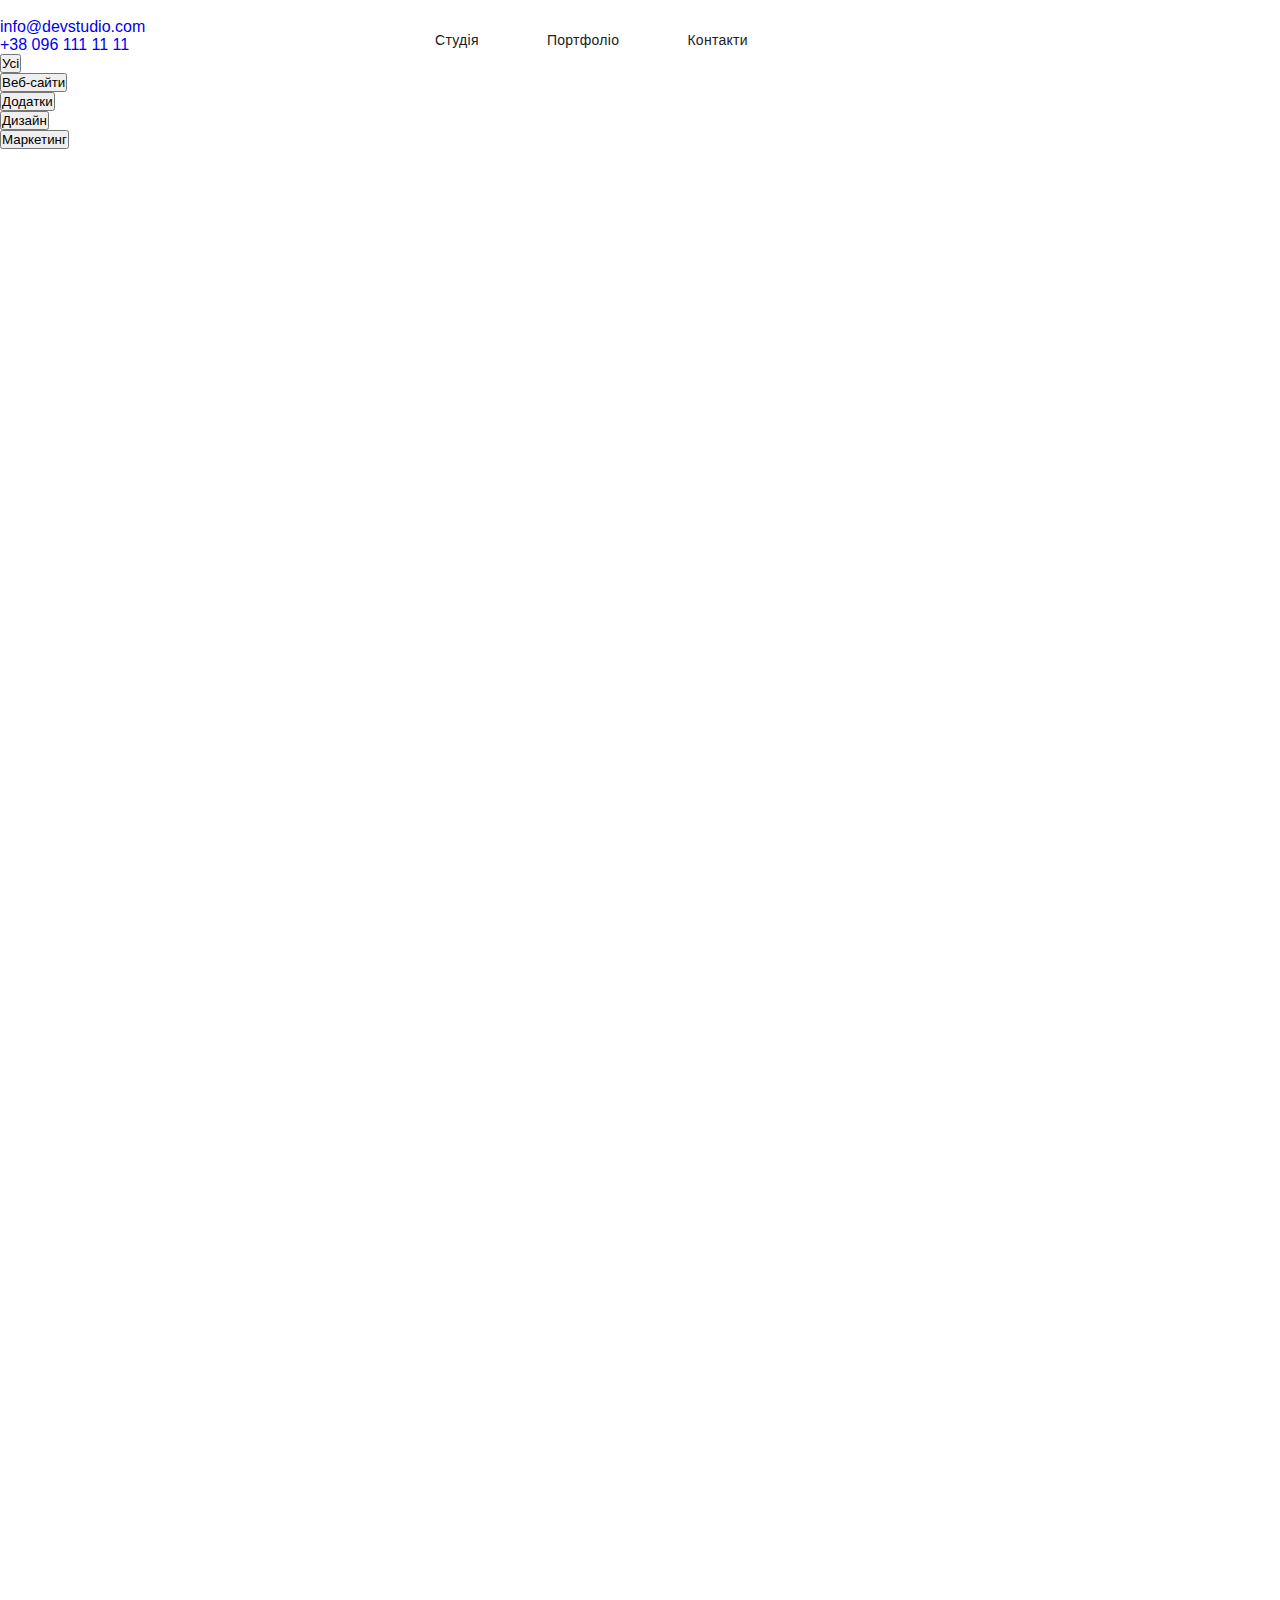
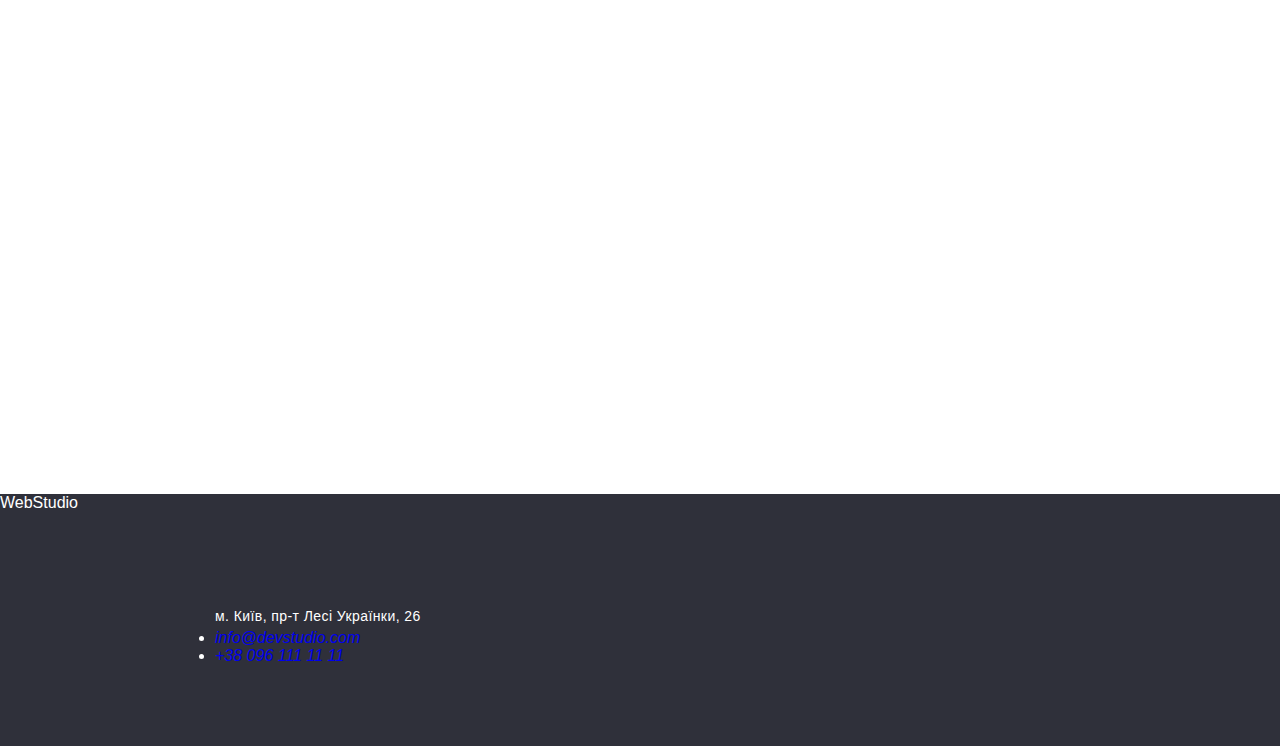
==== portfolio.html @ f7e0cef4 "fixed_portfolio" ====
<!DOCTYPE html>
<html lang="uk">
<head>
    <meta charset="UTF-8">
    <meta http-equiv="X-UA-Compatible" content="IE=edge">
    <meta name="viewport" content="width=device-width, initial-scale=1.0">
    <title>Portfolio</title>
    <link rel="stylesheet" href="/css/style.css">
</head>
<body>
    
    <header>
        <nav>
            <a>Web</span>Studio</a>
            <ul class="main-menu-list">
                <li><a href="">Студія</a></li>
                <li><a href="">Портфоліо</a></li>
                <li><a href="">Контакти</a></li>
            </ul>
        </nav>
        <ul>
            <li><a href="mailto:info@devstudio.com" >info@devstudio.com</a></li>
            <li><a href="tel:380961111111">+38 096 111 11 11</a></li>
        </ul>
    </header>

    <main>
        <ul class="portfolio-list">
            <li><button type="button">Усі</button></li>
            <li><button type="button">Веб-сайти</button></li>
            <li><button type="button">Додатки</button></li>
            <li><button type="button">Дизайн</button></li>
            <li><button type="button">Маркетинг</button></li>
        </ul>

        <ul class="cards-wrapper">
            <li>
                <img src="/img/porfolio_1.jpg" width="width: 370px" alt="">
                <h3>Проєкт Prime</h3>
                <p>Маркетинг</p>
            </li>

            <li>
                <img src="/img/porfolio_2.jpg" width="width: 370px" alt="">
                <h3>Постер New Orlean vs Golden Star</h3>
                <p>Дизайн</p>
            </li>

            <li>
                <img src="/img/porfolio_3.jpg" width="width: 370px" alt="">
                <h3>Ресторан Seafood</h3>
                <p>Додаток</p>
            </li>

            <li>
                <img src="/img/porfolio_4.jpg" width="width: 370px" alt="">
                <h3>Проєкт Prime</h3>
                <p>Маркетинг</p>
            </li>

            <li>
                <img src="/img/porfolio_5.jpg" width="width: 370px" alt="">
                <h3>Проєкт Boxes</h3>
                <p>Додаток</p>
            </li>

            <li>
                <img src="/img/porfolio_6.jpg" width="width: 370px" alt="">
                <h3>Inspiration has no Borders</h3>
                <p>Веб-сайт</p>
            </li>

            <li>
                <img src="/img/porfolio_7.jpg" width="width: 370px" alt="">
                <h3>Видання Limited Edition</h3>
                <p>Дизайн</p>
            </li>

            <li>
                <img src="/img/porfolio_8.jpg" width="width: 370px" alt="">
                <h3>Проєкт LAB</h3>
                <p>Маркетинг</p>
            </li>

            <li>
                <img src="/img/porfolio_9.jpg" width="width: 370px" alt="">
                <h3>Growing Business</h3>
                <p>Додаток</p>
            </li>
        </ul>
    </main>

    <footer>
        <a><span>Web</span>Studio</a>
        <address>
            <p>м. Київ, пр-т Лесі Українки, 26</p>
            <ul>
                <li><a href="mailto:info@devstudio.com" >info@devstudio.com</a></li>
                <li><a href="tel:380961111111">+38 096 111 11 11</a></li>
            </ul>
        </address>
</footer>

</body>
</html>
---- css/style.css ----
* {
    box-sizing: border-box;
    margin: 0;
    padding: 0;
}

body {
    font-family: 'Roboto', sans-serif;
    color: #FFFFFF;
}

a {
    text-decoration: none;
}

.main-menu-list {
    position: absolute;
    left: 403px;
    top: 32px;
    font-size: 14px;
    font-weight: 500;
    font-size: 14px;
    line-height: 16px;
    letter-spacing: 0.02em;
}

.main-menu-list li {
    display: inline;
    margin: 0 32px;
}

.main-menu-list li a {
    color: #212121;
}

.main-menu-list li a:hover {
    color: #2196F3;
}

.header-logo {
    position: absolute;
    left: 215px;
    top: 24px;
}

.header-logo span {
    color: #000000;
}

.contacts {
    position: absolute;
    left: 1030px;
    top: 32px;
}
.contacts li {
    display: inline;
    margin: 0 32px;
}

.contacts li a {
    color: #757575;
    font-weight: 500;
    font-size: 14px;
    line-height: 16px;
    letter-spacing: 0.02em;
}

.contacts li a:hover {
    color: #2196F3;
}

.decisions {
    position: absolute;
    width: 1600px;
    height: 600px;
    background: #2F303A;
    margin-top: 80px;
}

.decisions h1 {
    position: absolute;
    left: 452px;
    top: 200px;
    font-style: normal;
    font-weight: 700;
    font-size: 44px;
    line-height: 136%;
    text-align: center;
    letter-spacing: 0.06em;
    text-transform: uppercase;
}

.header-btn {
    font-family: 'Roboto', sans-serif;
    position: absolute;
    width: 216px;
    height: 50px;
    left: 660px;
    top: 350px;
    border: none;
    background: #2196F3;
    box-shadow: 0px 4px 4px rgba(0, 0, 0, 0.15);
    border-radius: 4px;
    color: #FFFFFF;
    font-weight: 700;
    font-size: 16px;
    line-height: 188%;
    letter-spacing: 0.06em;
}

.header-btn:hover {
    cursor: pointer;
}

.features {
    left: 215px;
    top: 774px;
}

.features-list {
    display: flex;
    justify-content: space-between;
    width: 1170px;
    height: 98px;
    position: absolute;
    color: #212121;
    left: 215px;
    top: 774px;
    list-style-type: none;
}

.features-list li {
    width: 270px;
    font-size: 14px;
}

.features-list li p {
    margin-top: 10px;
    font-weight: 400;
    color: #757575;
    line-height: 171%;
    letter-spacing: 0.03em;
}

.actions h2 {
    position: absolute;
    height: 42px;
    left: 617px;
    top: 966px;
    font-style: normal;
    font-size: 36px;
    line-height: 42px;
    text-align: center;
    letter-spacing: 0.03em;
    color: #212121;
}

.pictures-list {
    position: absolute;
    display: flex;
    justify-content: space-between;
    width: 1170px;
    top: 1058px;
    left: 215px;
}

.pictures-list li img {
    width: 370px;
    height: 294px;
}

.team-cards li img {
    width: 270px;
    height: 260px;
}

.team {
    position: absolute;
    width: 1600px;
    height: 648px;
    left: 0px;
    top: 1446px;
    background: #F5F4FA;
}

.team h2 {
    font-style: normal;
    font-weight: 700;
    font-size: 36px;
    line-height: 42px;
    text-align: center;
    letter-spacing: 0.03em;
    margin-top: 94px;
    color: #212121;
    left: 668px;
    top: 1540px;
}

.team-cards {
    position: absolute;
    display: flex;
    justify-content: space-between;
    width: 1170px;
    left: 215px;
    margin-top: 50px;
}

.team-cards li {
    background: #FFFFFF;
    font-size: 16px;
    box-shadow: 0px 1px 3px rgba(0, 0, 0, 0.12), 0px 1px 1px rgba(0, 0, 0, 0.14), 0px 2px 1px rgba(0, 0, 0, 0.2);
    border-radius: 0px 0px 4px 4px;
    width: 270px;
    height: 368px;
}

.team-cards li h3 {
    color: #212121;
    text-align: center;
    margin-top: 30px;
}

.team-cards li p {
    color: #757575;
    font-weight: 400;
    line-height: 19px;
    text-align: center;
    letter-spacing: 0.03em;
    margin-top: 10px;
}

footer {
    display: flex;
    position: absolute;
    width: 1600px;
    height: 252px;
    left: 0px;
    top: 2094px;
    background: #2F303A;
}

footer p {
    font-size: 14px;
    line-height: 171%;
    font-style: normal;
    font-weight: 400;
    font-size: 14px;
    letter-spacing: 0.03em;
}

.contacts-footer {
    font-size: 14px;
    line-height: 171%;
    font-style: normal;
    letter-spacing: 0.03em;
    margin-top: 9px;
}

.contacts-footer li {
    list-style-type: none;
    margin-top: 9px;
}

.contacts-footer li a {
    color: rgba(255, 255, 255, 0.6);
}

.contacts-footer li a:hover {
    color: #2196F3;
}

.logo {
    font-family: 'Raleway', sans-serif;
    font-style: normal;
    font-weight: 700;
    font-size: 26px;
    line-height: 31px;
    letter-spacing: 0.03em;
    width: 145px;
    height: 31px;
    color: #2196F3;
}

footer a span {
    color: #FFFFFF;
}

footer .logo {
    margin-top: 50px;
    margin-left: 215px;
}

address {
    position: absolute;
    width: 231px;
    height: 21px;
    left: 215px;
    top: 111px;
}
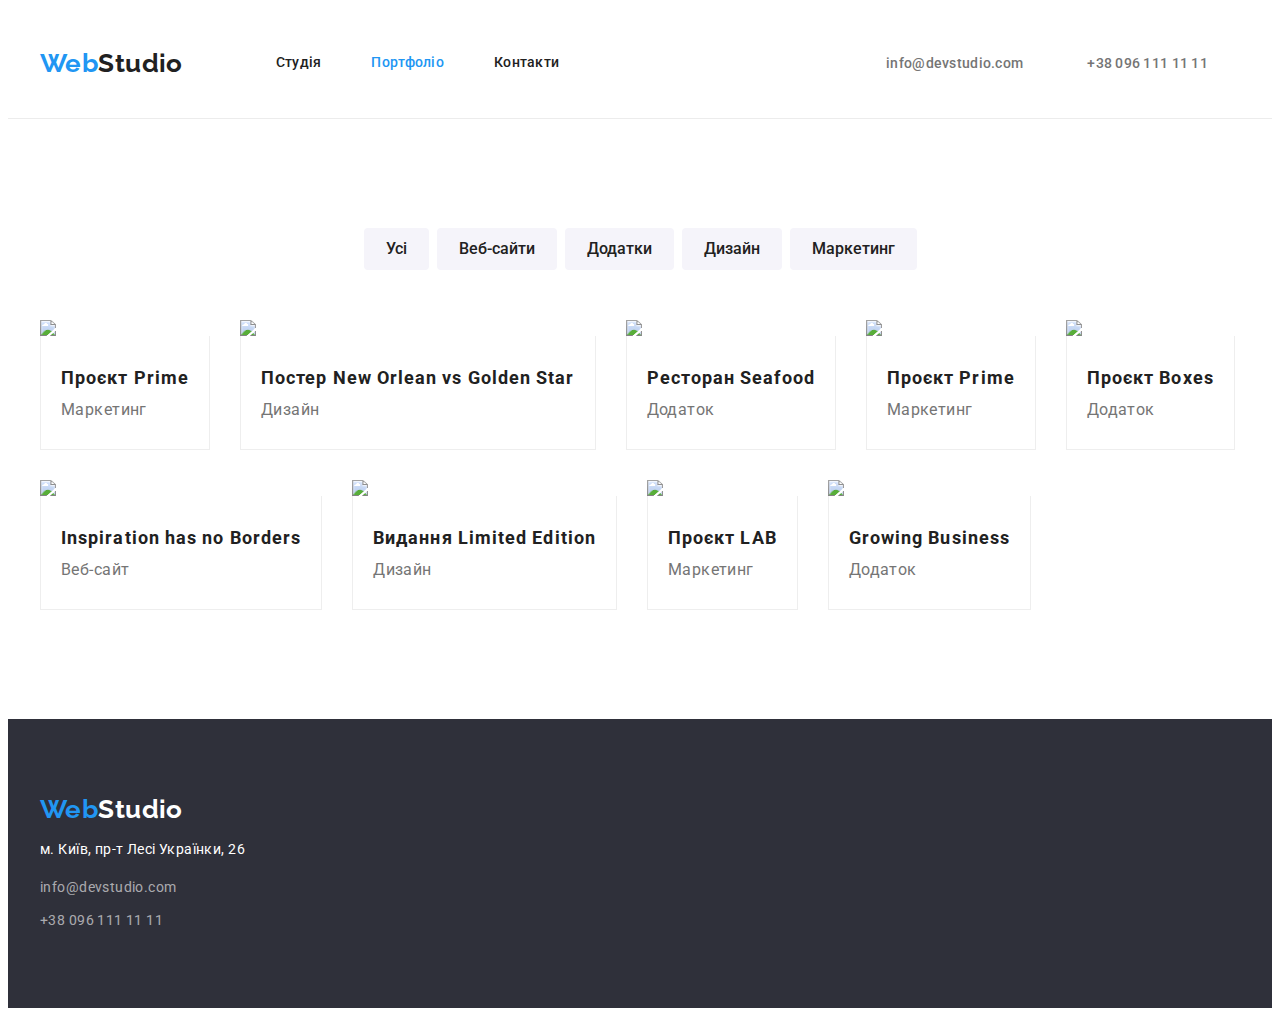
==== commit 621bb1f3: "fixes_were_made_hw3" ====
--- a/portfolio.html
+++ b/portfolio.html
@@ -4,102 +4,135 @@
     <meta charset="UTF-8">
     <meta http-equiv="X-UA-Compatible" content="IE=edge">
     <meta name="viewport" content="width=device-width, initial-scale=1.0">
-    <title>Portfolio</title>
+    <title>Web Studio</title>
     <link rel="stylesheet" href="/css/style.css">
+    <link rel="stylesheet" href="https://cdnjs.cloudflare.com/ajax/libs/modern-normalize/1.1.0/modern-normalize.min.css" integrity="sha512-wpPYUAdjBVSE4KJnH1VR1HeZfpl1ub8YT/NKx4PuQ5NmX2tKuGu6U/JRp5y+Y8XG2tV+wKQpNHVUX03MfMFn9Q==" crossorigin="anonymous" referrerpolicy="no-referrer" />
+    <style>@import url('https://fonts.googleapis.com/css2?family=Raleway:wght@700&family=Roboto:wght@400;500;700;900&display=swap');</style>
+    <style>@import url('https://fonts.googleapis.com/css2?family=Raleway:wght@700&display=swap');</style>
 </head>
 <body>
-    
     <header>
-        <nav>
-            <a>Web</span>Studio</a>
-            <ul class="main-menu-list">
-                <li><a href="">Студія</a></li>
-                <li><a href="">Портфоліо</a></li>
-                <li><a href="">Контакти</a></li>
+        <div class="container row">
+            <nav class="row">
+                <a class="header-logo logo" href="">Web<span>Studio</span></a>
+                <ul class="main-menu-list">
+                    <li><a href="index.html">Студія</a></li>
+                    <li><a href="portfolio.html" class="current">Портфоліо</a></li>
+                    <li><a href="">Контакти</a></li>
+                </ul>
+            </nav>
+        
+            <ul class="contacts ">
+                <li><a href="mailto:info@devstudio.com" >info@devstudio.com</a></li>
+                <li><a href="tel:380961111111">+38 096 111 11 11</a></li>
             </ul>
-        </nav>
-        <ul>
-            <li><a href="mailto:info@devstudio.com" >info@devstudio.com</a></li>
-            <li><a href="tel:380961111111">+38 096 111 11 11</a></li>
-        </ul>
+      
+        </div>
     </header>
 
     <main>
-        <ul class="portfolio-list">
-            <li><button type="button">Усі</button></li>
-            <li><button type="button">Веб-сайти</button></li>
-            <li><button type="button">Додатки</button></li>
-            <li><button type="button">Дизайн</button></li>
-            <li><button type="button">Маркетинг</button></li>
-        </ul>
-
-        <ul class="cards-wrapper">
-            <li>
-                <img src="/img/porfolio_1.jpg" width="width: 370px" alt="">
-                <h3>Проєкт Prime</h3>
-                <p>Маркетинг</p>
-            </li>
-
-            <li>
-                <img src="/img/porfolio_2.jpg" width="width: 370px" alt="">
-                <h3>Постер New Orlean vs Golden Star</h3>
-                <p>Дизайн</p>
-            </li>
-
-            <li>
-                <img src="/img/porfolio_3.jpg" width="width: 370px" alt="">
-                <h3>Ресторан Seafood</h3>
-                <p>Додаток</p>
-            </li>
-
-            <li>
-                <img src="/img/porfolio_4.jpg" width="width: 370px" alt="">
-                <h3>Проєкт Prime</h3>
-                <p>Маркетинг</p>
-            </li>
-
-            <li>
-                <img src="/img/porfolio_5.jpg" width="width: 370px" alt="">
-                <h3>Проєкт Boxes</h3>
-                <p>Додаток</p>
-            </li>
-
-            <li>
-                <img src="/img/porfolio_6.jpg" width="width: 370px" alt="">
-                <h3>Inspiration has no Borders</h3>
-                <p>Веб-сайт</p>
-            </li>
-
-            <li>
-                <img src="/img/porfolio_7.jpg" width="width: 370px" alt="">
-                <h3>Видання Limited Edition</h3>
-                <p>Дизайн</p>
-            </li>
-
-            <li>
-                <img src="/img/porfolio_8.jpg" width="width: 370px" alt="">
-                <h3>Проєкт LAB</h3>
-                <p>Маркетинг</p>
-            </li>
-
-            <li>
-                <img src="/img/porfolio_9.jpg" width="width: 370px" alt="">
-                <h3>Growing Business</h3>
-                <p>Додаток</p>
-            </li>
-        </ul>
+        <section class="section">
+            <div class="container">
+                <h1 content="portfolio-content"></h1>
+                <ul class="portfolio-list">
+                    <li><button type="button">Усі</button></li>
+                    <li><button type="button">Веб-сайти</button></li>
+                    <li><button type="button">Додатки</button></li>
+                    <li><button type="button">Дизайн</button></li>
+                    <li><button type="button">Маркетинг</button></li>
+                </ul>
+    
+                <ul class="cards-wrapper">
+                    <li>
+                        <img src="/img/porfolio_1.jpg" width="width: 370px" alt="Проєкт Prime">
+                        <div>
+                            <h2>Проєкт Prime</h2>
+                            <p>Маркетинг</p>
+                        </div>
+                    </li>
+        
+                    <li>
+                        <img src="/img/porfolio_2.jpg" width="width: 370px" alt="New Orlean vs Golden Star">
+                        <div>
+                            <h2>Постер New Orlean vs Golden Star</h2>
+                            <p>Дизайн</p>
+                        </div>
+                    </li>
+        
+                    <li>
+                        <img src="/img/porfolio_3.jpg" width="width: 370px" alt="Ресторан Seafood">
+                        <div>
+                            <h2>Ресторан Seafood</h2>
+                            <p>Додаток</p>
+                        </div>
+                    </li>
+        
+                    <li>
+                        <img src="/img/porfolio_4.jpg" width="width: 370px" alt="Проєкт Prime">
+                        <div>
+                            <h2>Проєкт Prime</h2>
+                            <p>Маркетинг</p>
+                        </div>
+                    </li>
+        
+                    <li>
+                        <img src="/img/porfolio_5.jpg" width="width: 370px" alt="Проєкт Boxes">
+                        <div>
+                            <h2>Проєкт Boxes</h2>
+                            <p>Додаток</p>
+                        </div>
+                    </li>
+        
+                    <li>
+                        <img src="/img/porfolio_6.jpg" width="width: 370px" alt="Inspiration has no Borders">
+                        <div>
+                            <h2>Inspiration has no Borders</h2>
+                            <p>Веб-сайт</p>
+                        </div>
+                    </li>
+        
+                    <li>
+                        <img src="/img/porfolio_7.jpg" width="width: 370px" alt="Видання Limited Edition">
+                        <div>
+                            <h2>Видання Limited Edition</h2>
+                            <p>Дизайн</p>
+                        </div>
+                    </li>
+        
+                    <li>
+                        <img src="/img/porfolio_8.jpg" width="width: 370px" alt="Проєкт LAB">
+                        <div>
+                            <h2>Проєкт LAB</h2>
+                            <p>Маркетинг</p>
+                        </div>
+                    </li>
+        
+                    <li>
+                        <img src="/img/porfolio_9.jpg" width="width: 370px" alt="Growing Business">
+                        <div>
+                            <h2>Growing Business</h2>
+                            <p>Додаток</p>
+                        </div>
+                    </li>
+                </ul>
+            </div>
+        </section>
     </main>
 
     <footer>
-        <a><span>Web</span>Studio</a>
+
+        <div class="container">
+            <a class="logo" href="">Web<span>Studio</span></a>
         <address>
             <p>м. Київ, пр-т Лесі Українки, 26</p>
-            <ul>
-                <li><a href="mailto:info@devstudio.com" >info@devstudio.com</a></li>
+            <ul class="contacts-footer">
+                <li><a href="mailto:info@devstudio.com">info@devstudio.com</a></li>
                 <li><a href="tel:380961111111">+38 096 111 11 11</a></li>
             </ul>
         </address>
-</footer>
+        </div>
+
+    </footer>
 
 </body>
 </html>--- a/css/style.css
+++ b/css/style.css
@@ -1,110 +1,136 @@
-* {
-    box-sizing: border-box;
+
+:root {
+    --white-color: #FFFFFF;
+    --black-color: #212121;
+    --brand-color: #2196F3;
+    --grey-color: #757575;
+    --dark-grey-color: #2F303A;
+    --snow-color: #F5F4FA;
+    --footer-color: #2F303A;
+    --border-cards-color: #EEEEEE;
+}
+
+body {
+    font-family: 'Roboto', sans-serif;
+    color: var(--white-color);
+    letter-spacing: 0.03em;
+    font-size: 14px;
+}
+
+a {
+    color: var(--black-color);
+    text-decoration: none;
+}
+
+h1, h2, h3, h4, h5, h6 {
+    margin: 0;
+}
+
+img {
+    display: block;
+    max-width: 100%;
+    height: auto;
+}
+
+ul {
+    list-style: none;
     margin: 0;
     padding: 0;
 }
 
-body {
-    font-family: 'Roboto', sans-serif;
-    color: #FFFFFF;
-}
-
-a {
-    text-decoration: none;
+.container {
+    width: 1200px;
+    margin: 0 auto;
+    padding: 15px 0;
+}
+
+.row {
+    display: flex;
+    align-items: center;
 }
 
 .main-menu-list {
-    position: absolute;
-    left: 403px;
-    top: 32px;
+    margin-left: 93px;
+    display: flex;
+    justify-content: center;
+    gap: 50px;
+    list-style: none;
+    font-weight: 500;
+    line-height: 1.14;
     font-size: 14px;
+    letter-spacing: 0.02em;
+    color: var(--black-color);
+}
+
+.main-menu-list li {
+    padding-top: 32px;
+    padding-bottom: 32px;
+}
+
+.current {
+    color: var(--brand-color);
+}
+
+.main-menu-list li a:hover {
+    color: var(--brand-color);
+}
+
+.header-logo span {
+    color: var(--black-color);
+}
+
+.contacts {
+    display: flex;
+    margin-left: auto;
+}
+.contacts li {
+    margin: 0 32px;
+}
+
+.contacts li a {
+    color: var(--grey-color);
     font-weight: 500;
-    font-size: 14px;
-    line-height: 16px;
+    line-height: 1.14;
     letter-spacing: 0.02em;
 }
 
-.main-menu-list li {
-    display: inline;
-    margin: 0 32px;
-}
-
-.main-menu-list li a {
-    color: #212121;
-}
-
-.main-menu-list li a:hover {
-    color: #2196F3;
-}
-
-.header-logo {
-    position: absolute;
-    left: 215px;
-    top: 24px;
-}
-
-.header-logo span {
-    color: #000000;
-}
-
-.contacts {
-    position: absolute;
-    left: 1030px;
-    top: 32px;
-}
-.contacts li {
-    display: inline;
-    margin: 0 32px;
-}
-
-.contacts li a {
-    color: #757575;
-    font-weight: 500;
-    font-size: 14px;
-    line-height: 16px;
-    letter-spacing: 0.02em;
-}
-
 .contacts li a:hover {
-    color: #2196F3;
+    color: var(--brand-color);
 }
 
 .decisions {
-    position: absolute;
-    width: 1600px;
-    height: 600px;
-    background: #2F303A;
-    margin-top: 80px;
+    padding: 200px 0;
+    background: var(--dark-grey-color);
+
 }
 
 .decisions h1 {
-    position: absolute;
-    left: 452px;
-    top: 200px;
+    width: 696px;
+    margin: 0 auto;
     font-style: normal;
     font-weight: 700;
     font-size: 44px;
-    line-height: 136%;
+    line-height: 1.36;
     text-align: center;
     letter-spacing: 0.06em;
     text-transform: uppercase;
 }
 
 .header-btn {
-    font-family: 'Roboto', sans-serif;
-    position: absolute;
+    display: block;
+    margin: 0 auto;
+    margin-top: 30px;
+    font-family: 'Roboto', sans-serif;
     width: 216px;
     height: 50px;
-    left: 660px;
-    top: 350px;
     border: none;
-    background: #2196F3;
+    background: var(--brand-color);
     box-shadow: 0px 4px 4px rgba(0, 0, 0, 0.15);
     border-radius: 4px;
-    color: #FFFFFF;
-    font-weight: 700;
-    font-size: 16px;
-    line-height: 188%;
+    color: var(--white-color);
+    font-weight: 700;
+    font-size: 16px;
+    line-height: 1.875;
     letter-spacing: 0.06em;
 }
 
@@ -112,56 +138,43 @@
     cursor: pointer;
 }
 
-.features {
-    left: 215px;
-    top: 774px;
-}
-
 .features-list {
     display: flex;
     justify-content: space-between;
-    width: 1170px;
-    height: 98px;
-    position: absolute;
-    color: #212121;
-    left: 215px;
-    top: 774px;
-    list-style-type: none;
+    color: var(--black-color);
+}
+
+.features-list h3 {
+    font-size: 14px;
 }
 
 .features-list li {
     width: 270px;
-    font-size: 14px;
 }
 
 .features-list li p {
     margin-top: 10px;
     font-weight: 400;
-    color: #757575;
-    line-height: 171%;
-    letter-spacing: 0.03em;
+    color: var(--grey-color);;
+    line-height: 1.7;
+}
+
+.actions {
+    padding-top: 0;
 }
 
 .actions h2 {
-    position: absolute;
-    height: 42px;
-    left: 617px;
-    top: 966px;
     font-style: normal;
     font-size: 36px;
-    line-height: 42px;
-    text-align: center;
-    letter-spacing: 0.03em;
-    color: #212121;
+    line-height: 1.16;
+    text-align: center;
+    color: var(--black-color);
 }
 
 .pictures-list {
-    position: absolute;
+    margin-top: 50px;
     display: flex;
     justify-content: space-between;
-    width: 1170px;
-    top: 1058px;
-    left: 215px;
 }
 
 .pictures-list li img {
@@ -175,38 +188,26 @@
 }
 
 .team {
-    position: absolute;
-    width: 1600px;
-    height: 648px;
-    left: 0px;
-    top: 1446px;
-    background: #F5F4FA;
+    background: var(--snow-color);
 }
 
 .team h2 {
     font-style: normal;
     font-weight: 700;
     font-size: 36px;
-    line-height: 42px;
-    text-align: center;
-    letter-spacing: 0.03em;
-    margin-top: 94px;
-    color: #212121;
-    left: 668px;
-    top: 1540px;
+    line-height: 1.16;
+    text-align: center;
+    color: var(--black-color);
 }
 
 .team-cards {
-    position: absolute;
     display: flex;
     justify-content: space-between;
-    width: 1170px;
-    left: 215px;
     margin-top: 50px;
 }
 
 .team-cards li {
-    background: #FFFFFF;
+    background: var(--white-color);
     font-size: 16px;
     box-shadow: 0px 1px 3px rgba(0, 0, 0, 0.12), 0px 1px 1px rgba(0, 0, 0, 0.14), 0px 2px 1px rgba(0, 0, 0, 0.2);
     border-radius: 0px 0px 4px 4px;
@@ -215,49 +216,39 @@
 }
 
 .team-cards li h3 {
-    color: #212121;
+    color: var(--black-color);;
     text-align: center;
     margin-top: 30px;
+    font-weight: 500;
+    font-size: 16px;
+    font-family: 'Roboto', sans-serif;
+    line-height: 1.18;
 }
 
 .team-cards li p {
-    color: #757575;
-    font-weight: 400;
-    line-height: 19px;
-    text-align: center;
-    letter-spacing: 0.03em;
+    color: var(--grey-color);;
+    line-height: 1.35;
+    text-align: center;
     margin-top: 10px;
 }
 
 footer {
-    display: flex;
-    position: absolute;
-    width: 1600px;
-    height: 252px;
-    left: 0px;
-    top: 2094px;
-    background: #2F303A;
+    background: var(--footer-color);
+    padding: 60px 0;
 }
 
 footer p {
+    line-height: 1.7;
+    font-style: normal;
     font-size: 14px;
-    line-height: 171%;
-    font-style: normal;
-    font-weight: 400;
-    font-size: 14px;
-    letter-spacing: 0.03em;
 }
 
 .contacts-footer {
-    font-size: 14px;
-    line-height: 171%;
-    font-style: normal;
-    letter-spacing: 0.03em;
-    margin-top: 9px;
+    line-height: 1.7;
+    font-style: normal;
 }
 
 .contacts-footer li {
-    list-style-type: none;
     margin-top: 9px;
 }
 
@@ -266,7 +257,7 @@
 }
 
 .contacts-footer li a:hover {
-    color: #2196F3;
+    color: var(--brand-color)
 }
 
 .logo {
@@ -274,30 +265,88 @@
     font-style: normal;
     font-weight: 700;
     font-size: 26px;
-    line-height: 31px;
-    letter-spacing: 0.03em;
-    width: 145px;
-    height: 31px;
-    color: #2196F3;
+    line-height: 1.19;
+    color: var(--brand-color)
 }
 
 footer a span {
-    color: #FFFFFF;
+    color: var(--white-color)
 }
 
 footer .logo {
+    display: inline-block;
+}
+
+
+/* portfolio */
+
+header {
+    border-bottom: 1px solid #ECECEC;
+}
+
+.portfolio-list {
+    display: flex;
+    justify-content: center;
+    gap: 8px;
+}
+
+.portfolio-list li button {
+    background: #F5F4FA;
+    border-radius: 4px;
+    padding: 8px 22px;
+    color: var(--black-color);
+    font-family: 'Roboto', sans-serif;
+    font-weight: 500;
+    font-size: 16px;
+    border: none;
+    line-height: 1.625;
+}
+
+.portfolio-list li button:hover {
+    background: var(--brand-color);
+    box-shadow: 0px 3px 1px rgba(0, 0, 0, 0.1), 0px 1px 2px rgba(0, 0, 0, 0.08), 0px 2px 2px rgba(0, 0, 0, 0.12);
+    border-radius: 4px;
+    color: var(--white-color);
+    cursor: pointer;
+}
+
+.cards-wrapper {
+    display: flex;
+    flex-wrap: wrap;
+    gap: 30px;
     margin-top: 50px;
-    margin-left: 215px;
-}
-
-address {
-    position: absolute;
-    width: 231px;
-    height: 21px;
-    left: 215px;
-    top: 111px;
-}
-
-
-
-
+}
+
+.cards-wrapper li div {
+   padding: 24px 20px;
+   border-left: 1px solid var(--border-cards-color);
+   border-right: 1px solid var(--border-cards-color);
+   border-bottom: 1px solid var(--border-cards-color);
+}
+
+.cards-wrapper li h2 {
+    font-family: 'Roboto', sans-serif;
+    font-weight: 700;
+    font-size: 18px;
+    color: var(--black-color);
+    letter-spacing: 0.06em;
+    line-height: 2;
+}
+
+.cards-wrapper li p {
+    font-size: 16px;
+    color: var(--grey-color);
+    line-height: 1.8;
+    margin: 0;
+}
+
+.section {
+    padding: 94px 0;
+}
+
+
+
+
+
+
+
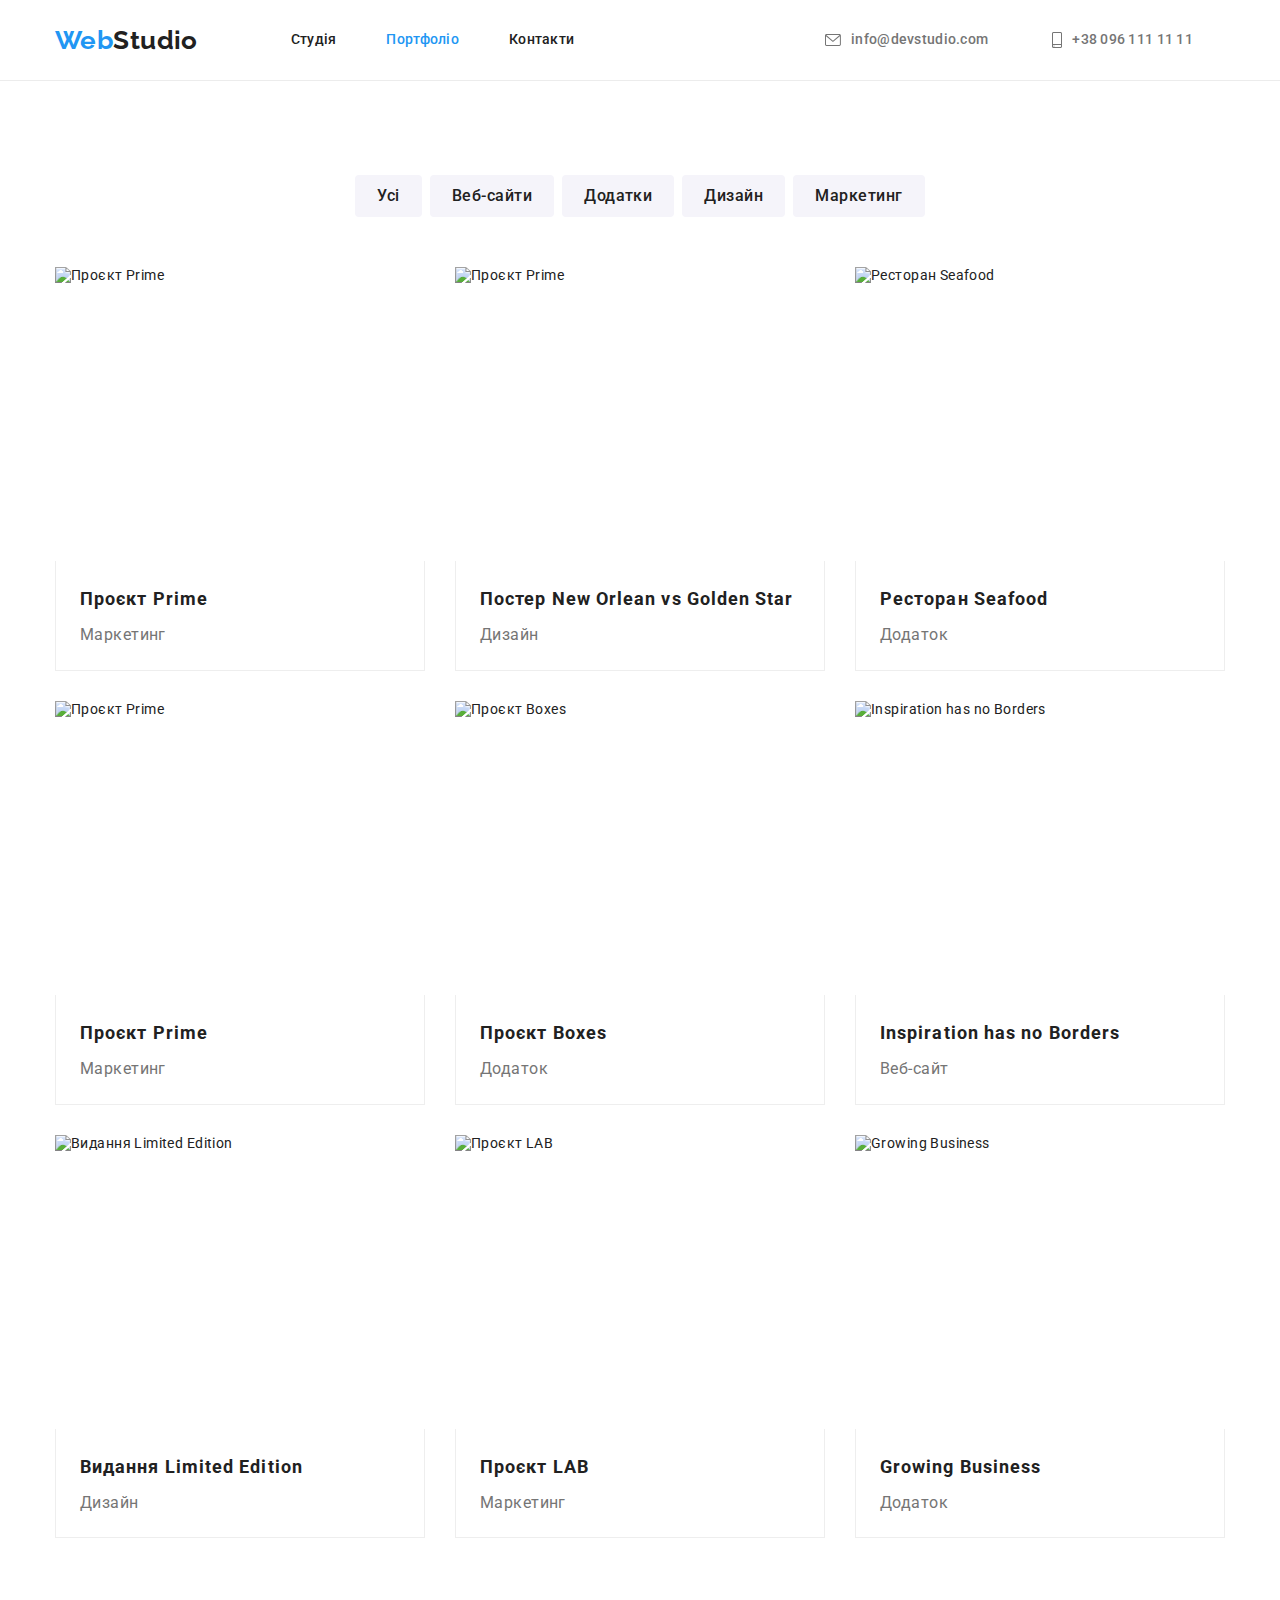
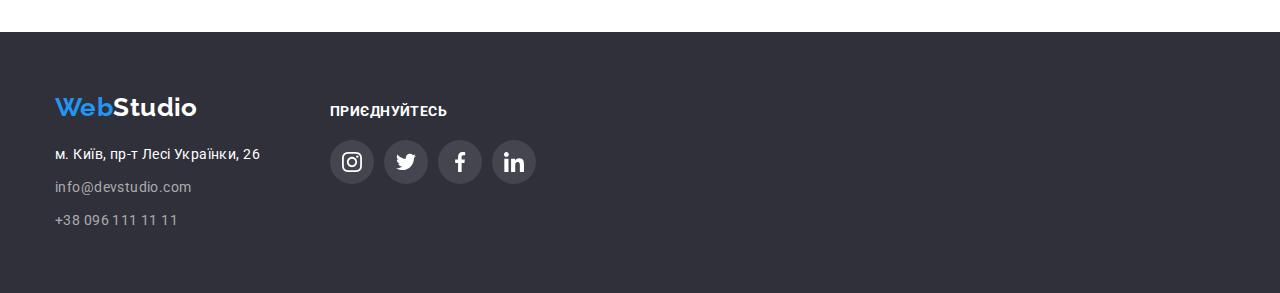
==== commit 3715df58: "animation_fix" ====
--- a/portfolio.html
+++ b/portfolio.html
@@ -5,10 +5,10 @@
     <meta http-equiv="X-UA-Compatible" content="IE=edge">
     <meta name="viewport" content="width=device-width, initial-scale=1.0">
     <title>Web Studio</title>
-    <link rel="stylesheet" href="/css/style.css">
-    <link rel="stylesheet" href="https://cdnjs.cloudflare.com/ajax/libs/modern-normalize/1.1.0/modern-normalize.min.css" integrity="sha512-wpPYUAdjBVSE4KJnH1VR1HeZfpl1ub8YT/NKx4PuQ5NmX2tKuGu6U/JRp5y+Y8XG2tV+wKQpNHVUX03MfMFn9Q==" crossorigin="anonymous" referrerpolicy="no-referrer" />
+    <link rel="stylesheet" href="https://cdnjs.cloudflare.com/ajax/libs/modern-normalize/1.1.0/modern-normalize.min.css">
     <style>@import url('https://fonts.googleapis.com/css2?family=Raleway:wght@700&family=Roboto:wght@400;500;700;900&display=swap');</style>
     <style>@import url('https://fonts.googleapis.com/css2?family=Raleway:wght@700&display=swap');</style>
+    <link rel="stylesheet" href="./css/style.css">
 </head>
 <body>
     <header>
@@ -16,15 +16,25 @@
             <nav class="row">
                 <a class="header-logo logo" href="">Web<span>Studio</span></a>
                 <ul class="main-menu-list">
-                    <li><a href="index.html">Студія</a></li>
-                    <li><a href="portfolio.html" class="current">Портфоліо</a></li>
-                    <li><a href="">Контакти</a></li>
+                    <li><a class="main-menu-link" href="index.html">Студія</a></li>
+                    <li><a class="main-menu-link current" href="portfolio.html">Портфоліо</a></li>
+                    <li><a class="main-menu-link" href="">Контакти</a></li>
                 </ul>
             </nav>
         
             <ul class="contacts ">
-                <li><a href="mailto:info@devstudio.com" >info@devstudio.com</a></li>
-                <li><a href="tel:380961111111">+38 096 111 11 11</a></li>
+                <li>
+                    <a href="mailto:info@devstudio.com" >
+                        <svg class="icon-envelope">
+                            <use href="./img/symbol-defs.svg#icon-envelope"></use>
+                        </svg>info@devstudio.com</a>
+                </li>
+                <li>
+                    <a href="tel:380961111111">
+                        <svg class="icon-phone">
+                            <use href="./img/symbol-defs.svg#icon-smartphone"></use>
+                        </svg>+38 096 111 11 11</a>
+                </li>
             </ul>
       
         </div>
@@ -44,75 +54,138 @@
     
                 <ul class="cards-wrapper">
                     <li>
-                        <img src="/img/porfolio_1.jpg" width="width: 370px" alt="Проєкт Prime">
-                        <div>
-                            <h2>Проєкт Prime</h2>
-                            <p>Маркетинг</p>
-                        </div>
-                    </li>
-        
-                    <li>
-                        <img src="/img/porfolio_2.jpg" width="width: 370px" alt="New Orlean vs Golden Star">
-                        <div>
-                            <h2>Постер New Orlean vs Golden Star</h2>
-                            <p>Дизайн</p>
-                        </div>
-                    </li>
-        
-                    <li>
-                        <img src="/img/porfolio_3.jpg" width="width: 370px" alt="Ресторан Seafood">
-                        <div>
-                            <h2>Ресторан Seafood</h2>
-                            <p>Додаток</p>
-                        </div>
-                    </li>
-        
-                    <li>
-                        <img src="/img/porfolio_4.jpg" width="width: 370px" alt="Проєкт Prime">
-                        <div>
-                            <h2>Проєкт Prime</h2>
-                            <p>Маркетинг</p>
-                        </div>
-                    </li>
-        
-                    <li>
-                        <img src="/img/porfolio_5.jpg" width="width: 370px" alt="Проєкт Boxes">
-                        <div>
-                            <h2>Проєкт Boxes</h2>
-                            <p>Додаток</p>
-                        </div>
-                    </li>
-        
-                    <li>
-                        <img src="/img/porfolio_6.jpg" width="width: 370px" alt="Inspiration has no Borders">
-                        <div>
-                            <h2>Inspiration has no Borders</h2>
-                            <p>Веб-сайт</p>
-                        </div>
-                    </li>
-        
-                    <li>
-                        <img src="/img/porfolio_7.jpg" width="width: 370px" alt="Видання Limited Edition">
-                        <div>
-                            <h2>Видання Limited Edition</h2>
-                            <p>Дизайн</p>
-                        </div>
-                    </li>
-        
-                    <li>
-                        <img src="/img/porfolio_8.jpg" width="width: 370px" alt="Проєкт LAB">
-                        <div>
-                            <h2>Проєкт LAB</h2>
-                            <p>Маркетинг</p>
-                        </div>
-                    </li>
-        
-                    <li>
-                        <img src="/img/porfolio_9.jpg" width="width: 370px" alt="Growing Business">
-                        <div>
-                            <h2>Growing Business</h2>
-                            <p>Додаток</p>
-                        </div>
+                        <a href="" class="cards-link">
+                            <div class="cards-item-wrap">
+                                <img src="./img/porfolio_1.jpg" class="cards-picture" width="width: 370px" alt="Проєкт Prime">
+                                <div class="cards-overlay">
+                                    <p>Ресурс пропонує комплексні пропозиції з різним рівнем функціоналу та сервісів. Все це дозволить відвідувачу отримати вичерпні відомості про компанію чи приватну особу.</p>
+                                </div>
+                            </div>
+                            <div class="cards-item-text">
+                                <h2>Проєкт Prime</h2>
+                                <p>Маркетинг</p>
+                            </div>
+                        </a>
+                    </li>
+        
+                    <li>
+                        <a href="" class="cards-link">
+                            <div class="cards-item-wrap">
+                                <img src="./img/porfolio_2.jpg" class="cards-picture" width="width: 370px" alt="Проєкт Prime">
+                                <div class="cards-overlay">
+                                    <p>Ресурс пропонує комплексні пропозиції з різним рівнем функціоналу та сервісів. Все це дозволить відвідувачу отримати вичерпні відомості про компанію чи приватну особу.</p>
+                                </div>
+                            </div>
+                            <div class="cards-item-text">
+                                <h2>Постер New Orlean vs Golden Star</h2>
+                                <p>Дизайн</p>
+                            </div>
+                        </a>
+                    </li>
+        
+                    <li>
+                        <a href="" class="cards-link">
+                            <div class="cards-item-wrap">
+                                <img src="./img/porfolio_3.jpg" width="width: 370px" alt="Ресторан Seafood">
+                                <div class="cards-overlay">
+                                    <p>Ресурс пропонує комплексні пропозиції з різним рівнем функціоналу та сервісів. Все це дозволить відвідувачу отримати вичерпні відомості про компанію чи приватну особу.</p>
+                                </div>
+                            </div>
+                            <div class="cards-item-text">
+                                <h2>Ресторан Seafood</h2>
+                                <p>Додаток</p>
+                            </div>
+                        </a>
+                    </li>
+        
+                    <li>
+                        <a href="" class="cards-link">
+                            <div class="cards-item-wrap">
+                                <img src="./img/porfolio_4.jpg" width="width: 370px" alt="Проєкт Prime">
+                                <div class="cards-overlay">
+                                    <p>Ресурс пропонує комплексні пропозиції з різним рівнем функціоналу та сервісів. Все це дозволить відвідувачу отримати вичерпні відомості про компанію чи приватну особу.</p>
+                                </div>
+                            </div>
+                            <div class="cards-item-text">
+                                <h2>Проєкт Prime</h2>
+                                <p>Маркетинг</p>
+                            </div>
+                        </a>
+                    </li>
+        
+                    <li>
+                        <a href="" class="cards-link">
+                            <div class="cards-item-wrap">
+                                <img src="./img/porfolio_5.jpg" width="width: 370px" alt="Проєкт Boxes">
+                                <div class="cards-overlay">
+                                    <p>Ресурс пропонує комплексні пропозиції з різним рівнем функціоналу та сервісів. Все це дозволить відвідувачу отримати вичерпні відомості про компанію чи приватну особу.</p>
+                                </div>
+                            </div>
+                            <div class="cards-item-text">
+                                <h2>Проєкт Boxes</h2>
+                                <p>Додаток</p>
+                            </div>
+                        </a>
+                    </li>
+        
+                    <li>
+                        <a href="" class="cards-link">
+                            <div class="cards-item-wrap">
+                                <img src="./img/porfolio_6.jpg" width="width: 370px" alt="Inspiration has no Borders">
+                                <div class="cards-overlay">
+                                    <p>Ресурс пропонує комплексні пропозиції з різним рівнем функціоналу та сервісів. Все це дозволить відвідувачу отримати вичерпні відомості про компанію чи приватну особу.</p>
+                                </div>
+                            </div>
+                            <div class="cards-item-text">
+                                <h2>Inspiration has no Borders</h2>
+                                <p>Веб-сайт</p>
+                            </div>
+                        </a>
+                    </li>
+        
+                    <li>
+                        <a href="" class="cards-link">
+                            <div class="cards-item-wrap">
+                                <img src="./img/porfolio_7.jpg" width="width: 370px" alt="Видання Limited Edition">
+                                <div class="cards-overlay">
+                                    <p>Ресурс пропонує комплексні пропозиції з різним рівнем функціоналу та сервісів. Все це дозволить відвідувачу отримати вичерпні відомості про компанію чи приватну особу.</p>
+                                </div>
+                            </div>
+                            <div class="cards-item-text">
+                                <h2>Видання Limited Edition</h2>
+                                <p>Дизайн</p>
+                            </div>
+                        </a>
+                    </li>
+        
+                    <li>
+                        <a href="" class="cards-link">
+                            <div class="cards-item-wrap">
+                                <img src="./img/porfolio_8.jpg" width="width: 370px" alt="Проєкт LAB">
+                                <div class="cards-overlay">
+                                    <p>Ресурс пропонує комплексні пропозиції з різним рівнем функціоналу та сервісів. Все це дозволить відвідувачу отримати вичерпні відомості про компанію чи приватну особу.</p>
+                                </div>
+                            </div>
+                            <div class="cards-item-text">
+                                <h2>Проєкт LAB</h2>
+                                <p>Маркетинг</p>
+                            </div>
+                        </a>
+                    </li>
+        
+                    <li>
+                        <a href="" class="cards-link">
+                            <div class="cards-item-wrap">
+                                <img src="./img/porfolio_9.jpg" width="width: 370px" alt="Growing Business">
+                                <div class="cards-overlay">
+                                    <p>Ресурс пропонує комплексні пропозиції з різним рівнем функціоналу та сервісів. Все це дозволить відвідувачу отримати вичерпні відомості про компанію чи приватну особу.</p>
+                                </div>
+                            </div>
+                            <div class="cards-item-text">
+                                <h2>Growing Business</h2>
+                                <p>Додаток</p>
+                            </div>
+                        </a>
                     </li>
                 </ul>
             </div>
@@ -122,17 +195,52 @@
     <footer>
 
         <div class="container">
-            <a class="logo" href="">Web<span>Studio</span></a>
-        <address>
-            <p>м. Київ, пр-т Лесі Українки, 26</p>
-            <ul class="contacts-footer">
-                <li><a href="mailto:info@devstudio.com">info@devstudio.com</a></li>
-                <li><a href="tel:380961111111">+38 096 111 11 11</a></li>
-            </ul>
-        </address>
+            <div class="contacts-footer-block">
+                <a class="logo" href="">Web<span>Studio</span></a>
+            <address>
+                <p>м. Київ, пр-т Лесі Українки, 26</p>
+                <ul class="contacts-footer">
+                    <li><a href="mailto:info@devstudio.com">info@devstudio.com</a></li>
+                    <li><a href="tel:380961111111">+38 096 111 11 11</a></li>
+                </ul>
+            </address>
+            </div>
+
+            <div class="subscribe">
+                <p>Приєднуйтесь</p>
+                <ul class="social social-footer">
+                    <li>
+                        <a href="">
+                            <svg class="social-icon">
+                                <use href="./img/symbol-defs.svg#icon-instagram1"></use>
+                            </svg>
+                        </a>
+                    </li>
+                    <li>
+                        <a href="">
+                            <svg class="social-icon">
+                                <use href="./img/symbol-defs.svg#icon-twitter-1"></use>
+                            </svg>
+                        </a>
+                    </li>
+                    <li>
+                        <a href="">
+                            <svg class="social-icon">
+                                <use href="./img/symbol-defs.svg#icon-facebook-1"></use>
+                            </svg>
+                        </a>
+                    </li>
+                    <li>
+                        <a href="">
+                            <svg class="social-icon">
+                                <use href="./img/symbol-defs.svg#icon-linkedin-1"></use>
+                            </svg>
+                        </a>
+                    </li>
+                </ul>
+            </div>
         </div>
-
-    </footer>
+</footer>
 
 </body>
-</html>+</html>
--- a/css/style.css
+++ b/css/style.css
@@ -8,6 +8,13 @@
     --snow-color: #F5F4FA;
     --footer-color: #2F303A;
     --border-cards-color: #EEEEEE;
+    --svg-color: #AFB1B8;
+    --icons-footer-bg: rgba(255, 255, 255, 0.1);
+    --bg-color-decisions: #C4C4C4;
+}
+
+:root {
+    --timing-function: cubic-bezier(0.4, 0, 0.2, 1);
 }
 
 body {
@@ -22,7 +29,7 @@
     text-decoration: none;
 }
 
-h1, h2, h3, h4, h5, h6 {
+h1, h2, h3, h4, h5, h6, p {
     margin: 0;
 }
 
@@ -38,16 +45,23 @@
     padding: 0;
 }
 
+.section {
+    padding: 94px 0;
+}
+
 .container {
     width: 1200px;
     margin: 0 auto;
-    padding: 15px 0;
+    padding: 0 15px;
 }
 
 .row {
     display: flex;
     align-items: center;
 }
+ 
+
+/* header */
 
 .main-menu-list {
     margin-left: 93px;
@@ -55,24 +69,53 @@
     justify-content: center;
     gap: 50px;
     list-style: none;
+}
+
+.main-menu-list li {
+    padding-top: 32px;
+    padding-bottom: 32px;
+}
+
+.current {
+    color: var(--brand-color);
+    position: relative;
+}
+
+.main-menu-link {
+    position: relative;
+    display: block;
     font-weight: 500;
     line-height: 1.14;
     font-size: 14px;
     letter-spacing: 0.02em;
-    color: var(--black-color);
-}
-
-.main-menu-list li {
-    padding-top: 32px;
-    padding-bottom: 32px;
-}
-
-.current {
+
+    transition-property: color;
+    transition-duration: 250ms;
+    transition-timing-function: var(--timing-function);
+}
+
+.main-menu-link:hover, .main-menu-link:focus {
     color: var(--brand-color);
 }
 
-.main-menu-list li a:hover {
-    color: var(--brand-color);
+.main-menu-link::after {
+    content: '';
+    left: 0;
+    top: 45px;
+    position: absolute;
+    background: #2196F3;
+    border-radius: 2px;
+    display: block;
+    height: 4px;
+    width: 100%;
+
+    transform: scaleX(0);
+    transition: transform 250ms var(--timing-function);
+}
+
+.main-menu-link:hover::after, 
+.main-menu-link:focus::after{
+    transform: scaleX(1);
 }
 
 .header-logo span {
@@ -84,31 +127,61 @@
     margin-left: auto;
 }
 .contacts li {
+    display: flex;
     margin: 0 32px;
 }
 
+.icon-envelope {
+    fill: currentColor;
+    width: 16px; 
+    height: 12px;
+}
+
+.icon-phone {
+    fill: currentColor;
+    width: 10px;
+    height: 16px;
+}
+
+.contacts li svg {
+    margin-right: 10px;
+}
+
 .contacts li a {
+    color: var(--svg-color);
+    display: flex;
+    align-items: center;
     color: var(--grey-color);
     font-weight: 500;
     line-height: 1.14;
     letter-spacing: 0.02em;
-}
-
-.contacts li a:hover {
-    color: var(--brand-color);
-}
+
+    transition-property: color;
+    transition-duration: 250ms;
+    transition-timing-function: var(--timing-function);
+}
+
+.contacts a:hover, 
+.contacts a:focus {
+    color: var(--brand-color); 
+}
+
+/* main-head-block */
 
 .decisions {
+    margin: 0 auto;
+    max-width: 1600px;
     padding: 200px 0;
-    background: var(--dark-grey-color);
-
+    background-image: linear-gradient(to right, rgba(47, 48, 58, 0.4) , rgba(47, 48, 58, 0.4)), url("../img/Img.jpg");
+    background-repeat: no-repeat;
+    box-shadow: 0px 4px 4px rgba(0, 0, 0, 0.25), 0px 4px 4px rgba(0, 0, 0, 0.25), 0px 4px 4px rgba(0, 0, 0, 0.25);
 }
 
 .decisions h1 {
     width: 696px;
     margin: 0 auto;
     font-style: normal;
-    font-weight: 700;
+    font-weight: 900;
     font-size: 44px;
     line-height: 1.36;
     text-align: center;
@@ -134,17 +207,28 @@
     letter-spacing: 0.06em;
 }
 
-.header-btn:hover {
-    cursor: pointer;
-}
-
 .features-list {
     display: flex;
     justify-content: space-between;
     color: var(--black-color);
 }
 
+.features-list li svg {
+    width: 70px;
+    height: 70px;
+}
+
+.features-list li div {
+    background-color: var(--snow-color);
+    width: 270px;
+    height: 120px;
+    display: flex;
+    justify-content: center;
+    align-items: center;
+}
+
 .features-list h3 {
+    margin-top: 30px;
     font-size: 14px;
 }
 
@@ -174,12 +258,24 @@
 .pictures-list {
     margin-top: 50px;
     display: flex;
-    justify-content: space-between;
-}
-
-.pictures-list li img {
-    width: 370px;
-    height: 294px;
+    gap: 30px;
+}
+
+.pictures-list-item {
+    position: relative;
+}
+
+.pictures-list-item p{
+    display: flex;
+    justify-content: center;
+    align-items: center;
+    position: absolute;
+    width: 100%;
+    height: 70px;
+    bottom: 0;
+    background: rgba(47, 48, 58, 0.8);
+    font-weight: 700;
+    text-transform: uppercase;
 }
 
 .team-cards li img {
@@ -202,23 +298,60 @@
 
 .team-cards {
     display: flex;
-    justify-content: space-between;
+    gap: 30px;
     margin-top: 50px;
 }
 
-.team-cards li {
+.team-cards .social {
+    display: flex;
+    justify-content: center;
+    gap: 10px;
+}
+
+.social a {
+    color: var(--svg-color);
+    display: flex;
+    justify-content: center;
+    align-items: center;
+    height: 44px;
+    width: 44px;
+    border-radius: 50%;
+
+    transition-property: background-color, color;
+    transition-duration: 250ms;
+    transition-timing-function: cubic-bezier(0.4, 0, 0.2, 1);
+}
+
+.social a:hover, 
+.social a:focus {
+    color: var(--white-color);
+    border-radius: 50%;
+    border: 1px solid var(--brand-color);
+    background-color: var(--brand-color);
+}
+
+
+.social-icon {
+    fill: currentColor;
+    width: 20px;
+    height: 20px;
+}
+
+.team-cards .team-cards-item {
     background: var(--white-color);
     font-size: 16px;
     box-shadow: 0px 1px 3px rgba(0, 0, 0, 0.12), 0px 1px 1px rgba(0, 0, 0, 0.14), 0px 2px 1px rgba(0, 0, 0, 0.2);
     border-radius: 0px 0px 4px 4px;
     width: 270px;
-    height: 368px;
+}
+
+.team-cards-info {
+    padding: 30px 0;
 }
 
 .team-cards li h3 {
     color: var(--black-color);;
     text-align: center;
-    margin-top: 30px;
     font-weight: 500;
     font-size: 16px;
     font-family: 'Roboto', sans-serif;
@@ -230,7 +363,10 @@
     line-height: 1.35;
     text-align: center;
     margin-top: 10px;
-}
+    margin-bottom: 16px;
+}
+
+/* footer */
 
 footer {
     background: var(--footer-color);
@@ -254,10 +390,15 @@
 
 .contacts-footer li a {
     color: rgba(255, 255, 255, 0.6);
-}
-
-.contacts-footer li a:hover {
-    color: var(--brand-color)
+
+    transition-property: color;
+    transition-duration: 250ms;
+    transition-timing-function: var(--timing-function);
+}
+
+.contacts-footer li a:hover,
+.contacts-footer li a:focus {
+    color: var(--brand-color); 
 }
 
 .logo {
@@ -273,10 +414,94 @@
     color: var(--white-color)
 }
 
-footer .logo {
+address {
+    margin-top: 20px;
+}
+
+.contacts-footer-block {
     display: inline-block;
 }
 
+.clients-list-item {
+    width: 170px;
+    height: 92px;
+    display: flex;
+    align-items: center;
+}
+
+.clients-list-item a {
+    display: flex;
+    align-items: center;
+    justify-content: center;
+    height: 100%;
+    width: 100%;
+    border: 1px solid var(--svg-color);
+    border-radius: 4px;
+    color: var(--svg-color);
+
+    transition-property: border, color;
+    transition-duration: 250ms;
+    transition-timing-function: cubic-bezier(0.4, 0, 0.2, 1);
+}
+
+.clients-list-item a:hover, 
+.clients-list-item a:focus {
+    border-color: var(--brand-color);
+    color: var(--brand-color);
+}
+
+.clients-list-icon {
+    fill: currentColor;
+    width: 106px;
+    height: 60px;
+}
+
+.clients-list {
+    display: flex;
+    margin-top: 50px;
+    gap: 30px;
+}
+
+.clients h2 {
+    color: var(--black-color);
+    font-size: 36px;
+    font-weight: 700;
+    font-family: 'Roboto', sans-serif;
+    line-height: 1.16;
+    text-align: center;
+}
+
+.social-footer {
+    gap: 10px;
+    display: flex;
+    margin-top: 20px;
+}
+
+.social-footer a {
+    border-radius: 50%;
+    background-color: var(--icons-footer-bg);
+}
+
+.social-footer svg {
+    fill: var(--white-color);
+}
+
+.subscribe p {
+    text-transform: uppercase;
+    font-weight: 700;
+    line-height: 1.14;
+    letter-spacing: 0.03em;
+}
+
+.subscribe {
+    display: inline-block;
+    margin-left: 70px;    
+}
+
+footer .container {
+    display: flex;
+    align-items: baseline;
+}
 
 /* portfolio */
 
@@ -291,7 +516,7 @@
 }
 
 .portfolio-list li button {
-    background: #F5F4FA;
+    background-color: var(--snow-color);
     border-radius: 4px;
     padding: 8px 22px;
     color: var(--black-color);
@@ -300,14 +525,18 @@
     font-size: 16px;
     border: none;
     line-height: 1.625;
-}
-
-.portfolio-list li button:hover {
+    letter-spacing: 0.03em;
+    cursor: pointer;
+
+    transition-property: background-color, color, box-shadow;
+    transition-duration: 250ms;
+    transition-timing-function: cubic-bezier(0.4, 0, 0.2, 1);
+}
+
+.portfolio-list li button:hover, .portfolio-list li button:focus {
     background: var(--brand-color);
+    color: var(--white-color);
     box-shadow: 0px 3px 1px rgba(0, 0, 0, 0.1), 0px 1px 2px rgba(0, 0, 0, 0.08), 0px 2px 2px rgba(0, 0, 0, 0.12);
-    border-radius: 4px;
-    color: var(--white-color);
-    cursor: pointer;
 }
 
 .cards-wrapper {
@@ -317,15 +546,38 @@
     margin-top: 50px;
 }
 
-.cards-wrapper li div {
-   padding: 24px 20px;
-   border-left: 1px solid var(--border-cards-color);
-   border-right: 1px solid var(--border-cards-color);
-   border-bottom: 1px solid var(--border-cards-color);
+.cards-link {
+    display: inline-block;
+
+    transition-property: box-shadow;
+    transition-duration: 250ms;
+    transition-timing-function: cubic-bezier(0.4, 0, 0.2, 1);
+}
+
+.cards-link:hover, 
+.cards-link:focus {
+    box-shadow: 0px 1px 1px rgba(0, 0, 0, 0.12), 0px 4px 4px rgba(0, 0, 0, 0.06), 1px 4px 6px rgba(0, 0, 0, 0.16);
+}
+
+.cards-overlay {
+    position: absolute;
+    top: 0;
+    left: 0;
+    margin-top: 1px;
+    padding: 63px 24px;
+    color: var(--white-color);
+    width: 370px;
+    height: 294px;
+    background-color: rgba(33, 150, 243, 0.9);
+    transform: translateY(100%);
+    transition: transform 250ms cubic-bezier(0.4, 0, 0.2, 1);
+}
+
+.cards-link:hover .cards-overlay, .cards-link:focus .cards-overlay {
+    transform: translateY(0);
 }
 
 .cards-wrapper li h2 {
-    font-family: 'Roboto', sans-serif;
     font-weight: 700;
     font-size: 18px;
     color: var(--black-color);
@@ -333,20 +585,154 @@
     line-height: 2;
 }
 
-.cards-wrapper li p {
+.cards-item-text p {
+    margin-top: 4px;
     font-size: 16px;
     color: var(--grey-color);
     line-height: 1.8;
-    margin: 0;
-}
-
-.section {
-    padding: 94px 0;
-}
-
-
-
-
-
-
-
+}
+
+.cards-item-wrap {
+    overflow: hidden;
+    position: relative;
+    width: 370px;
+    height: 294px;
+}
+
+.cards-item-text {
+    padding: 20px 24px;
+    border-left: 1px solid var(--border-cards-color);
+    border-right: 1px solid var(--border-cards-color);
+    border-bottom: 1px solid var(--border-cards-color);
+}
+
+.cards-overlay p {
+    font-size: 18px;
+    line-height: 1.55;
+}
+
+.header-btn:hover {
+    cursor: pointer;
+}
+
+/* modal */
+
+.overflow {
+    position: fixed;
+    top: 0;
+    left: 0;
+    width: 100%;
+    height: 100%;
+    background: rgba(0, 0, 0, 0.2);
+    opacity: 1;
+    transition: opacity 250ms cubic-bezier(0.4, 0, 0.2, 1);
+}
+
+.modal {
+    top: 50%;
+    left: 50%;
+    transform: translate(-50%, -50%);
+    position: absolute;
+    min-width: 528px;
+    min-height: 581px;
+    background: #FFFFFF;
+    box-shadow: 0px 1px 3px rgba(0, 0, 0, 0.12), 0px 1px 1px rgba(0, 0, 0, 0.14), 0px 2px 1px rgba(0, 0, 0, 0.2);
+    border-radius: 4px;
+    padding: 40px;
+}
+
+.is-hidden {
+    opacity: 0;
+    pointer-events: none;
+}
+
+.modal h3 {
+    margin-bottom: 12px;
+    text-align: center;
+    color: var(--black-color);
+}
+
+.modal label {
+    display: inline-block;
+    margin-top: 10px;
+    color: var(--grey-color);
+    font-size: 12px;
+}
+
+.modal .input-user-info {
+    padding-left: 42px;
+    border: 1px solid rgba(33, 33, 33, 0.2);
+    border-radius: 4px;
+    width: 448px;
+    height: 40px;
+}
+
+.modal .input-comment {
+    width: 448px;
+    min-height: 120px;
+    padding: 12px 16px;
+}
+
+.modal .modal-input-svg {
+    height: 18px;
+    width: 18px;
+    position: absolute;
+    top: 11px;
+    left: 12px;
+}
+
+.modal-input-block {
+    margin-top: 4px;
+    position: relative;
+}
+
+.modal-close-btn {
+    position: absolute;
+    background: #FFFFFF;
+    border: 1px solid rgba(0, 0, 0, 0.1);
+    width: 30px;
+    height: 30px;
+    border-radius: 50%;
+    display: flex;
+    justify-content: center;
+    align-items: center;
+    padding: 0;
+    left: 490px;
+    top: 8px;
+}
+
+.modal-close-svg {
+    width: 18px;
+    height: 18px;
+}
+
+.modal-input-checkbox {
+    width: 16px;
+    height: 15px;
+}
+.close-btn:hover {
+    cursor: pointer;
+}
+
+.visually-hidden {
+    position: absolute;
+    width: 1px;
+    height: 1px;
+    margin: -1px;
+    border: 0;
+    padding: 0;
+    overflow: hidden;
+  }
+
+
+
+
+
+
+
+
+
+
+
+
+
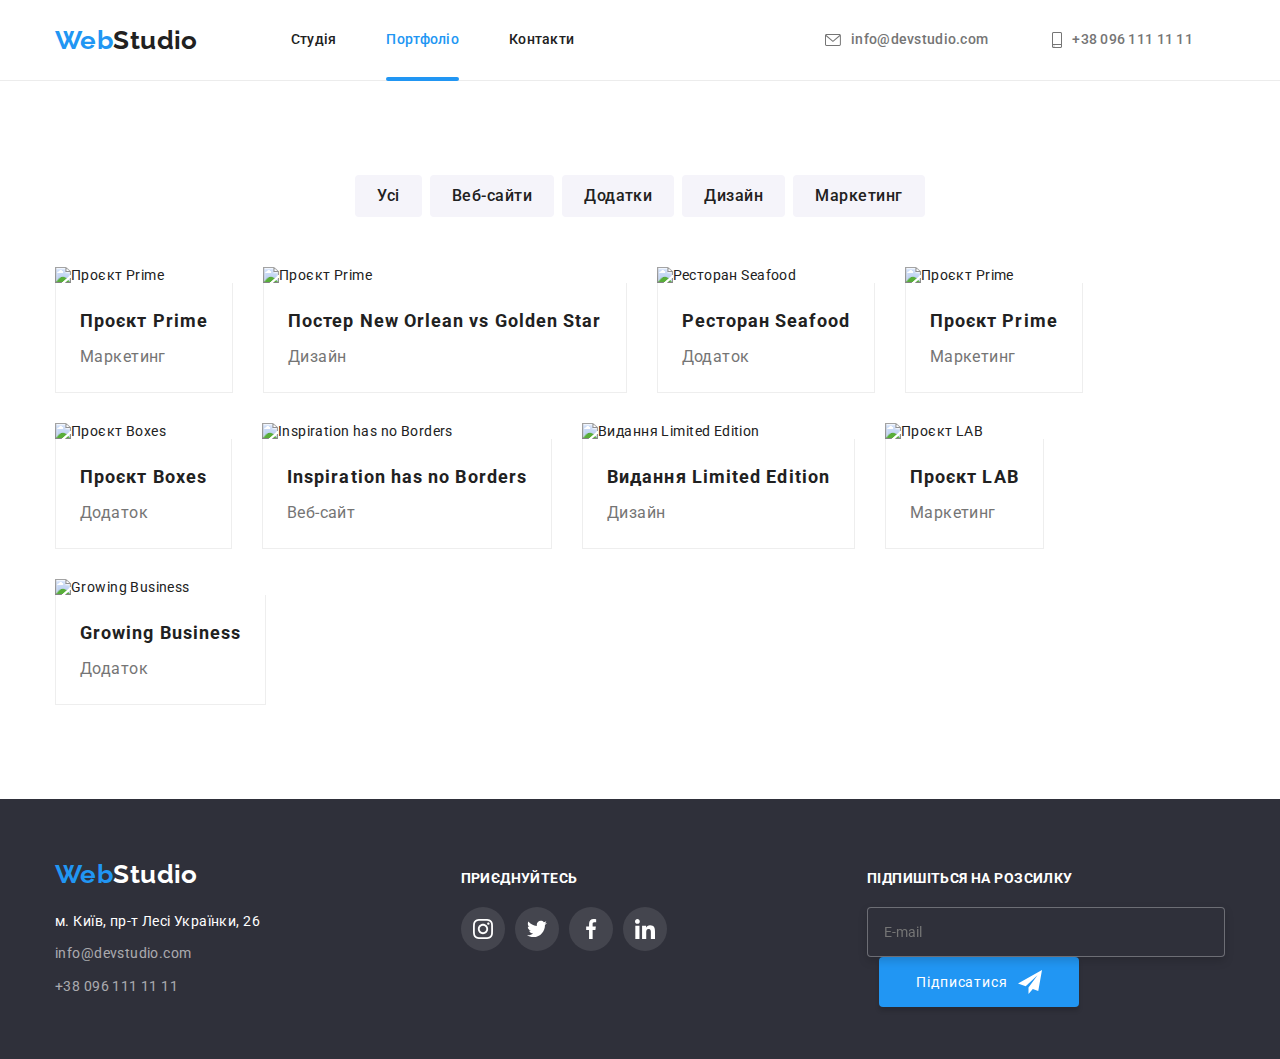
==== commit 0a0d3f2d: "hw_8" ====
--- a/portfolio.html
+++ b/portfolio.html
@@ -8,30 +8,55 @@
     <link rel="stylesheet" href="https://cdnjs.cloudflare.com/ajax/libs/modern-normalize/1.1.0/modern-normalize.min.css">
     <style>@import url('https://fonts.googleapis.com/css2?family=Raleway:wght@700&family=Roboto:wght@400;500;700;900&display=swap');</style>
     <style>@import url('https://fonts.googleapis.com/css2?family=Raleway:wght@700&display=swap');</style>
-    <link rel="stylesheet" href="./css/style.css">
+    <link rel="stylesheet" href="./css/main.min.css">
 </head>
 <body>
-    <header>
+    <header class="header">
+
+        <div class="header-mobile is-hidden">
+            <svg class="header-mobile__icon-close">
+                <use href="./img/symbol-defs.svg#icon-close-mobile"></use>
+            </svg>
+            <ul class="header-mobile__list">
+                <li class="header-mobile__list-item"><a class="header-mobile__list-link" href="index.html">Студія</a></li>
+                <li class="header-mobile__list-item"><a class="header-mobile__list-link current-mobile" href="portfolio.html">Портфоліо</a></li>
+                <li class="header-mobile__list-item"><a class="header-mobile__list-link">Контакти</a></li>
+            </ul>
+            <ul class="header-mobile__contacts">
+                <li class="header-mobile__contacts-item"><a class="header-mobile__contacts-link" href="">+38 096 111 11 11</a></li>
+                <li class="header-mobile__contacts-item"><a class="header-mobile__contacts-link" href="">info@devstudio.com</a></li>
+            </ul>
+            <ul class="header-mobile__social">
+                <li class="header-mobile__social-item"><a class="header-mobile__social-link" href="">Instagram</a></li>
+                <li class="header-mobile__social-item"><a class="header-mobile__social-link" href="">Twitter</a></li>
+                <li class="header-mobile__social-item"><a class="header-mobile__social-link" href="">Facebook</a></li>
+                <li class="header-mobile__social-item"><a class="header-mobile__social-link" href="">LinkedIn</a></li>
+            </ul>
+        </div>
+
         <div class="container row">
             <nav class="row">
-                <a class="header-logo logo" href="">Web<span>Studio</span></a>
-                <ul class="main-menu-list">
-                    <li><a class="main-menu-link" href="index.html">Студія</a></li>
-                    <li><a class="main-menu-link current" href="portfolio.html">Портфоліо</a></li>
-                    <li><a class="main-menu-link" href="">Контакти</a></li>
+                <a class="header-logo logo" href="">Web<span class="header-logo__headline">Studio</span></a>
+                <svg class="header-mobile__icon">
+                    <use href="./img/symbol-defs.svg#icon-menu-mobile"></use>
+                </svg>
+                <ul class="header__list">
+                    <li><a class="header-list__link" href="index.html">Студія</a></li>
+                    <li><a class="header-list__link current" href="portfolio.html">Портфоліо</a></li>
+                    <li><a class="header-list__link" href="">Контакти</a></li>
                 </ul>
             </nav>
         
-            <ul class="contacts ">
-                <li>
-                    <a href="mailto:info@devstudio.com" >
-                        <svg class="icon-envelope">
+            <ul class="header-contacts">
+                <li class="header-contacts__item">
+                    <a class="header-contacts__link" href="mailto:info@devstudio.com" >
+                        <svg class="header-contacts__icon icon-envelope">
                             <use href="./img/symbol-defs.svg#icon-envelope"></use>
                         </svg>info@devstudio.com</a>
                 </li>
-                <li>
-                    <a href="tel:380961111111">
-                        <svg class="icon-phone">
+                <li class="header-contacts__item">
+                    <a class="header-contacts__link" href="tel:380961111111">
+                        <svg class="header-contacts__icon icon-phone">
                             <use href="./img/symbol-defs.svg#icon-smartphone"></use>
                         </svg>+38 096 111 11 11</a>
                 </li>
@@ -40,150 +65,151 @@
         </div>
     </header>
 
+
     <main>
-        <section class="section">
+        <section class="section portfolio-section">
             <div class="container">
                 <h1 content="portfolio-content"></h1>
-                <ul class="portfolio-list">
-                    <li><button type="button">Усі</button></li>
-                    <li><button type="button">Веб-сайти</button></li>
-                    <li><button type="button">Додатки</button></li>
-                    <li><button type="button">Дизайн</button></li>
-                    <li><button type="button">Маркетинг</button></li>
+                <ul class="portfolio-list__btn">
+                    <li><button class="portfolio-item__btn" type="button">Усі</button></li>
+                    <li><button class="portfolio-item__btn" type="button">Веб-сайти</button></li>
+                    <li><button class="portfolio-item__btn" type="button">Додатки</button></li>
+                    <li><button class="portfolio-item__btn" type="button">Дизайн</button></li>
+                    <li><button class="portfolio-item__btn" type="button">Маркетинг</button></li>
                 </ul>
     
-                <ul class="cards-wrapper">
-                    <li>
-                        <a href="" class="cards-link">
-                            <div class="cards-item-wrap">
-                                <img src="./img/porfolio_1.jpg" class="cards-picture" width="width: 370px" alt="Проєкт Prime">
-                                <div class="cards-overlay">
-                                    <p>Ресурс пропонує комплексні пропозиції з різним рівнем функціоналу та сервісів. Все це дозволить відвідувачу отримати вичерпні відомості про компанію чи приватну особу.</p>
-                                </div>
-                            </div>
-                            <div class="cards-item-text">
-                                <h2>Проєкт Prime</h2>
-                                <p>Маркетинг</p>
-                            </div>
-                        </a>
-                    </li>
-        
-                    <li>
-                        <a href="" class="cards-link">
-                            <div class="cards-item-wrap">
-                                <img src="./img/porfolio_2.jpg" class="cards-picture" width="width: 370px" alt="Проєкт Prime">
-                                <div class="cards-overlay">
-                                    <p>Ресурс пропонує комплексні пропозиції з різним рівнем функціоналу та сервісів. Все це дозволить відвідувачу отримати вичерпні відомості про компанію чи приватну особу.</p>
-                                </div>
-                            </div>
-                            <div class="cards-item-text">
-                                <h2>Постер New Orlean vs Golden Star</h2>
-                                <p>Дизайн</p>
-                            </div>
-                        </a>
-                    </li>
-        
-                    <li>
-                        <a href="" class="cards-link">
-                            <div class="cards-item-wrap">
-                                <img src="./img/porfolio_3.jpg" width="width: 370px" alt="Ресторан Seafood">
-                                <div class="cards-overlay">
-                                    <p>Ресурс пропонує комплексні пропозиції з різним рівнем функціоналу та сервісів. Все це дозволить відвідувачу отримати вичерпні відомості про компанію чи приватну особу.</p>
-                                </div>
-                            </div>
-                            <div class="cards-item-text">
-                                <h2>Ресторан Seafood</h2>
-                                <p>Додаток</p>
-                            </div>
-                        </a>
-                    </li>
-        
-                    <li>
-                        <a href="" class="cards-link">
-                            <div class="cards-item-wrap">
-                                <img src="./img/porfolio_4.jpg" width="width: 370px" alt="Проєкт Prime">
-                                <div class="cards-overlay">
-                                    <p>Ресурс пропонує комплексні пропозиції з різним рівнем функціоналу та сервісів. Все це дозволить відвідувачу отримати вичерпні відомості про компанію чи приватну особу.</p>
-                                </div>
-                            </div>
-                            <div class="cards-item-text">
-                                <h2>Проєкт Prime</h2>
-                                <p>Маркетинг</p>
-                            </div>
-                        </a>
-                    </li>
-        
-                    <li>
-                        <a href="" class="cards-link">
-                            <div class="cards-item-wrap">
-                                <img src="./img/porfolio_5.jpg" width="width: 370px" alt="Проєкт Boxes">
-                                <div class="cards-overlay">
-                                    <p>Ресурс пропонує комплексні пропозиції з різним рівнем функціоналу та сервісів. Все це дозволить відвідувачу отримати вичерпні відомості про компанію чи приватну особу.</p>
-                                </div>
-                            </div>
-                            <div class="cards-item-text">
-                                <h2>Проєкт Boxes</h2>
-                                <p>Додаток</p>
-                            </div>
-                        </a>
-                    </li>
-        
-                    <li>
-                        <a href="" class="cards-link">
-                            <div class="cards-item-wrap">
-                                <img src="./img/porfolio_6.jpg" width="width: 370px" alt="Inspiration has no Borders">
-                                <div class="cards-overlay">
-                                    <p>Ресурс пропонує комплексні пропозиції з різним рівнем функціоналу та сервісів. Все це дозволить відвідувачу отримати вичерпні відомості про компанію чи приватну особу.</p>
-                                </div>
-                            </div>
-                            <div class="cards-item-text">
-                                <h2>Inspiration has no Borders</h2>
-                                <p>Веб-сайт</p>
-                            </div>
-                        </a>
-                    </li>
-        
-                    <li>
-                        <a href="" class="cards-link">
-                            <div class="cards-item-wrap">
-                                <img src="./img/porfolio_7.jpg" width="width: 370px" alt="Видання Limited Edition">
-                                <div class="cards-overlay">
-                                    <p>Ресурс пропонує комплексні пропозиції з різним рівнем функціоналу та сервісів. Все це дозволить відвідувачу отримати вичерпні відомості про компанію чи приватну особу.</p>
-                                </div>
-                            </div>
-                            <div class="cards-item-text">
-                                <h2>Видання Limited Edition</h2>
-                                <p>Дизайн</p>
-                            </div>
-                        </a>
-                    </li>
-        
-                    <li>
-                        <a href="" class="cards-link">
-                            <div class="cards-item-wrap">
-                                <img src="./img/porfolio_8.jpg" width="width: 370px" alt="Проєкт LAB">
-                                <div class="cards-overlay">
-                                    <p>Ресурс пропонує комплексні пропозиції з різним рівнем функціоналу та сервісів. Все це дозволить відвідувачу отримати вичерпні відомості про компанію чи приватну особу.</p>
-                                </div>
-                            </div>
-                            <div class="cards-item-text">
-                                <h2>Проєкт LAB</h2>
-                                <p>Маркетинг</p>
-                            </div>
-                        </a>
-                    </li>
-        
-                    <li>
-                        <a href="" class="cards-link">
-                            <div class="cards-item-wrap">
-                                <img src="./img/porfolio_9.jpg" width="width: 370px" alt="Growing Business">
-                                <div class="cards-overlay">
-                                    <p>Ресурс пропонує комплексні пропозиції з різним рівнем функціоналу та сервісів. Все це дозволить відвідувачу отримати вичерпні відомості про компанію чи приватну особу.</p>
-                                </div>
-                            </div>
-                            <div class="cards-item-text">
-                                <h2>Growing Business</h2>
-                                <p>Додаток</p>
+                <ul class="portfolio-cards__list">
+                    <li class="portfolio-cards__item">
+                        <a href="" class="portfolio-cards__link">
+                            <div class="portfolio-item__wrap">
+                                <img src="./img/porfolio_1.jpg" srcset="./img/porfolio_1_2x.jpg 2x" class="cards-picture"  width="width: 370px" alt="Проєкт Prime">
+                                <div class="portfolio-cards__overlay">
+                                    <p class="portfolio-overlay__text">Ресурс пропонує комплексні пропозиції з різним рівнем функціоналу та сервісів. Все це дозволить відвідувачу отримати вичерпні відомості про компанію чи приватну особу.</p>
+                                </div>
+                            </div>
+                            <div class="portfolio-item__block">
+                                <h2 class="portfolio-item__header">Проєкт Prime</h2>
+                                <p class="portfolio-item__text">Маркетинг</p>
+                            </div>
+                        </a>
+                    </li>
+        
+                    <li class="portfolio-cards__item">
+                        <a href="" class="portfolio-cards__link">
+                            <div class="portfolio-item__wrap">
+                                <img src="./img/porfolio_2.jpg" srcset="./img/porfolio_2_2x.jpg 2x" class="cards-picture" width="width: 370px" alt="Проєкт Prime">
+                                <div class="portfolio-cards__overlay">
+                                    <p class="portfolio-overlay__text">Ресурс пропонує комплексні пропозиції з різним рівнем функціоналу та сервісів. Все це дозволить відвідувачу отримати вичерпні відомості про компанію чи приватну особу.</p>
+                                </div>
+                            </div>
+                            <div class="portfolio-item__block">
+                                <h2 class="portfolio-item__header">Постер New Orlean vs Golden Star</h2>
+                                <p class="portfolio-item__text">Дизайн</p>
+                            </div>
+                        </a>
+                    </li>
+        
+                    <li class="portfolio-cards__item">
+                        <a href="" class="portfolio-cards__link">
+                            <div class="portfolio-item__wrap">
+                                <img src="./img/porfolio_3.jpg" srcset="./img/porfolio_3_2x.jpg 2x" width="width: 370px" alt="Ресторан Seafood">
+                                <div class="portfolio-cards__overlay">
+                                    <p class="portfolio-overlay__text">Ресурс пропонує комплексні пропозиції з різним рівнем функціоналу та сервісів. Все це дозволить відвідувачу отримати вичерпні відомості про компанію чи приватну особу.</p>
+                                </div>
+                            </div>
+                            <div class="portfolio-item__block">
+                                <h2 class="portfolio-item__header">Ресторан Seafood</h2>
+                                <p class="portfolio-item__text">Додаток</p>
+                            </div>
+                        </a>
+                    </li>
+        
+                    <li class="portfolio-cards__item">
+                        <a href="" class="portfolio-cards__link">
+                            <div class="portfolio-item__wrap">
+                                <img src="./img/porfolio_4.jpg" srcset="./img/porfolio_4_2x.jpg 2x" width="width: 370px" alt="Проєкт Prime">
+                                <div class="portfolio-cards__overlay">
+                                    <p class="portfolio-overlay__text">Ресурс пропонує комплексні пропозиції з різним рівнем функціоналу та сервісів. Все це дозволить відвідувачу отримати вичерпні відомості про компанію чи приватну особу.</p>
+                                </div>
+                            </div>
+                            <div class="portfolio-item__block">
+                                <h2 class="portfolio-item__header">Проєкт Prime</h2>
+                                <p class="portfolio-item__text">Маркетинг</p>
+                            </div>
+                        </a>
+                    </li>
+        
+                    <li class="portfolio-cards__item">
+                        <a href="" class="portfolio-cards__link">
+                            <div class="portfolio-item__wrap">
+                                <img src="./img/porfolio_5.jpg" srcset="./img/porfolio_5_2x.jpg 2x" width="width: 370px" alt="Проєкт Boxes">
+                                <div class="portfolio-cards__overlay">
+                                    <p class="portfolio-overlay__text">Ресурс пропонує комплексні пропозиції з різним рівнем функціоналу та сервісів. Все це дозволить відвідувачу отримати вичерпні відомості про компанію чи приватну особу.</p>
+                                </div>
+                            </div>
+                            <div class="portfolio-item__block">
+                                <h2 class="portfolio-item__header">Проєкт Boxes</h2>
+                                <p class="portfolio-item__text">Додаток</p>
+                            </div>
+                        </a>
+                    </li>
+        
+                    <li class="portfolio-cards__item">
+                        <a href="" class="portfolio-cards__link">
+                            <div class="portfolio-item__wrap">
+                                <img src="./img/porfolio_6.jpg" srcset="./img/porfolio_6_2x.jpg 2x" width="width: 370px" alt="Inspiration has no Borders">
+                                <div class="portfolio-cards__overlay">
+                                    <p class="portfolio-overlay__text">Ресурс пропонує комплексні пропозиції з різним рівнем функціоналу та сервісів. Все це дозволить відвідувачу отримати вичерпні відомості про компанію чи приватну особу.</p>
+                                </div>
+                            </div>
+                            <div class="portfolio-item__block">
+                                <h2 class="portfolio-item__header">Inspiration has no Borders</h2>
+                                <p class="portfolio-item__text">Веб-сайт</p>
+                            </div>
+                        </a>
+                    </li>
+        
+                    <li class="portfolio-cards__item">
+                        <a href="" class="portfolio-cards__link">
+                            <div class="portfolio-item__wrap">
+                                <img src="./img/porfolio_7.jpg" srcset="./img/porfolio_7_2x.jpg 2x" width="width: 370px" alt="Видання Limited Edition">
+                                <div class="portfolio-cards__overlay">
+                                    <p class="portfolio-overlay__text">Ресурс пропонує комплексні пропозиції з різним рівнем функціоналу та сервісів. Все це дозволить відвідувачу отримати вичерпні відомості про компанію чи приватну особу.</p>
+                                </div>
+                            </div>
+                            <div class="portfolio-item__block">
+                                <h2 class="portfolio-item__header">Видання Limited Edition</h2>
+                                <p class="portfolio-item__text">Дизайн</p>
+                            </div>
+                        </a>
+                    </li>
+        
+                    <li class="portfolio-cards__item">
+                        <a href="" class="portfolio-cards__link">
+                            <div class="portfolio-item__wrap">
+                                <img src="./img/porfolio_8.jpg" srcset="./img/porfolio_8_2x.jpg 2x" width="width: 370px" alt="Проєкт LAB">
+                                <div class="portfolio-cards__overlay">
+                                    <p class="portfolio-overlay__text">Ресурс пропонує комплексні пропозиції з різним рівнем функціоналу та сервісів. Все це дозволить відвідувачу отримати вичерпні відомості про компанію чи приватну особу.</p>
+                                </div>
+                            </div>
+                            <div class="portfolio-item__block">
+                                <h2 class="portfolio-item__header">Проєкт LAB</h2>
+                                <p class="portfolio-item__text">Маркетинг</p>
+                            </div>
+                        </a>
+                    </li>
+        
+                    <li class="portfolio-cards__item">
+                        <a href="" class="portfolio-cards__link">
+                            <div class="portfolio-item__wrap">
+                                <img src="./img/porfolio_9.jpg" srcset="./img/porfolio_9_2x.jpg 2x" width="width: 370px" alt="Growing Business">
+                                <div class="portfolio-cards__overlay">
+                                    <p class="portfolio-overlay__text">Ресурс пропонує комплексні пропозиції з різним рівнем функціоналу та сервісів. Все це дозволить відвідувачу отримати вичерпні відомості про компанію чи приватну особу.</p>
+                                </div>
+                            </div>
+                            <div class="portfolio-item__block">
+                                <h2 class="portfolio-item__header">Growing Business</h2>
+                                <p class="portfolio-item__text">Додаток</p>
                             </div>
                         </a>
                     </li>
@@ -192,55 +218,77 @@
         </section>
     </main>
 
-    <footer>
+    <footer class="footer">
 
         <div class="container">
-            <div class="contacts-footer-block">
-                <a class="logo" href="">Web<span>Studio</span></a>
-            <address>
-                <p>м. Київ, пр-т Лесі Українки, 26</p>
-                <ul class="contacts-footer">
-                    <li><a href="mailto:info@devstudio.com">info@devstudio.com</a></li>
-                    <li><a href="tel:380961111111">+38 096 111 11 11</a></li>
+            <div class="footer-contacts__block">
+                <a class="logo" href="">Web<span class="footer-contacts__logo">Studio</span></a>
+            <address class="footer-address__block">
+                <p class="footer-address__text">м. Київ, пр-т Лесі Українки, 26</p>
+                <ul class="footer-contacts__list">
+                    <li class="footer-contacts__item">
+                        <a class="footer-contacts__link" href="mailto:info@devstudio.com">info@devstudio.com</a>
+                    </li>
+                    <li class="footer-contacts__item">
+                        <a class="footer-contacts__link" href="tel:380961111111">+38 096 111 11 11</a>
+                    </li>
                 </ul>
             </address>
             </div>
 
-            <div class="subscribe">
-                <p>Приєднуйтесь</p>
-                <ul class="social social-footer">
-                    <li>
-                        <a href="">
-                            <svg class="social-icon">
+            <div class="footer-subscribe__block">
+                <p class="footer-subscribe__text">Приєднуйтесь</p>
+                <ul class="footer-subscribe__list">
+                    <li>
+                        <a class="footer-subscribe__link" href="">
+                            <svg class="footer-subscribe__icon">
                                 <use href="./img/symbol-defs.svg#icon-instagram1"></use>
                             </svg>
                         </a>
                     </li>
                     <li>
-                        <a href="">
-                            <svg class="social-icon">
+                        <a class="footer-subscribe__link" href="">
+                            <svg class="footer-subscribe__icon">
                                 <use href="./img/symbol-defs.svg#icon-twitter-1"></use>
                             </svg>
                         </a>
                     </li>
                     <li>
-                        <a href="">
-                            <svg class="social-icon">
+                        <a class="footer-subscribe__link" href="">
+                            <svg class="footer-subscribe__icon">
                                 <use href="./img/symbol-defs.svg#icon-facebook-1"></use>
                             </svg>
                         </a>
                     </li>
                     <li>
-                        <a href="">
-                            <svg class="social-icon">
+                        <a class="footer-subscribe__link" href="">
+                            <svg class="footer-subscribe__icon">
                                 <use href="./img/symbol-defs.svg#icon-linkedin-1"></use>
                             </svg>
                         </a>
                     </li>
                 </ul>
             </div>
+
+            <div class="subscribe-form__block">
+                <p class="subscribe-form__text">Підпишіться на розсилку</p>
+                
+                <form class="subscribe-footer__form">
+                    <label for="subscribe-email">
+                        <input class="subscribe-form__input" type="email" placeholder="E-mail" id="subscribe-email" required>
+                    </label>
+                    
+                        <button class="subscribe-form__btn" type="submit">
+                            Підписатися
+                            <svg class="subscribe-btn__icon">
+                                <use href="./img/symbol-defs.svg#icon-send"></use>
+                            </svg>
+                        </button>
+                    
+                </form>
+            </div>
         </div>
-</footer>
-
+    </footer>
+    <script type="module" src="./js/main.js"></script>
 </body>
 </html>
--- a/css/main.min.css
+++ b/css/main.min.css
@@ -0,0 +1 @@
+:root{--white-color: #FFFFFF;--black-color: #212121;--brand-color: #2196F3;--grey-color: #757575;--dark-grey-color: #2F303A;--snow-color: #F5F4FA;--footer-color: #2F303A;--border-cards-color: #EEEEEE;--svg-color: #AFB1B8;--icons-footer-bg: rgba(255, 255, 255, 0.1);--bg-color-decisions: #C4C4C4}:root{--timing-function: cubic-bezier(0.4, 0, 0.2, 1)}:root{--main-font: "Roboto", sans-serif;--logo-font: "Raleway", sans-serif}:root{--min-mobile-size: min-width: 320px;--max-mobile-size: max-width: 767px;--min-tablet-size: min-width: 768px;--max-tablet-size: max-width: 1599px}body{font-family:var(--main-font);color:var(--white-color);letter-spacing:.03em;font-size:14px}a{color:var(--black-color);text-decoration:none}h1,h2,h3,h4,h5,h6,p{margin:0}img{display:block;max-width:100%;height:auto}ul{list-style:none;margin:0;padding:0}.section{padding:94px 0}@media screen and (min-width: 320px)and (max-width: 767px){.section{padding:60px 0}}.container{width:1200px;margin:0 auto;padding:0 15px}@media screen and (min-width: 320px)and (max-width: 767px){.container{max-width:100%}}@media screen and (min-width: 768px)and (max-width: 1199px){.container{padding:0 15px;width:100%}}.row{display:-webkit-box;display:-ms-flexbox;display:flex;-webkit-box-align:center;-ms-flex-align:center;align-items:center}@media screen and (min-width: 320px)and (max-width: 767px){.row{width:100%}}.current{color:var(--brand-color);position:relative}.current::before{content:"";left:0;top:45px;position:absolute;background:#2196f3;border-radius:2px;display:block;height:4px;width:100%}.current-mobile{color:var(--brand-color)}.header{border-bottom:1px solid #ececec}@media screen and (min-width: 320px)and (max-width: 767px){.header{position:relative}}.header-mobile__icon{display:none}@media screen and (min-width: 320px)and (max-width: 767px){.header-mobile__icon{width:24px;height:16px;display:inline-block;margin-left:auto}.header-mobile__icon:hover,.header-mobile__icon:focus{fill:var(--brand-color)}}.header-logo__headline{color:var(--black-color)}.logo{font-family:var(--logo-font);font-style:normal;font-weight:700;font-size:26px;line-height:1.19;color:var(--brand-color)}@media screen and (min-width: 320px)and (max-width: 767px){.logo{padding:16px 0;font-size:24px}}.header__list{margin-left:93px;display:-webkit-box;display:-ms-flexbox;display:flex;-webkit-box-pack:center;-ms-flex-pack:center;justify-content:center;gap:50px;list-style:none}@media screen and (min-width: 320px)and (max-width: 767px){.header__list{display:none;opacity:0;pointer-events:none}}.header__list .header-list__link{position:relative;display:block;font-weight:500;line-height:1.14;font-size:14px;letter-spacing:.02em;-webkit-transition-property:color;transition-property:color;-webkit-transition-duration:250ms;transition-duration:250ms;-webkit-transition-timing-function:var(--timing-function);transition-timing-function:var(--timing-function)}.header__list .header-list__link:hover,.header__list .header-list__link:focus{color:var(--brand-color)}.header__list .header-list__link:hover::after,.header__list .header-list__link:focus::after{-webkit-transform:scaleX(1);transform:scaleX(1)}.header__list .header-list__link::after{content:"";left:0;top:45px;position:absolute;background:#2196f3;border-radius:2px;display:block;height:4px;width:100%;-webkit-transform:scaleX(0);transform:scaleX(0);-webkit-transition:-webkit-transform 250ms var(--timing-function);transition:-webkit-transform 250ms var(--timing-function);transition:transform 250ms var(--timing-function);transition:transform 250ms var(--timing-function), -webkit-transform 250ms var(--timing-function)}.header-contacts{display:-webkit-box;display:-ms-flexbox;display:flex;margin-left:auto;padding-top:32px;padding-bottom:32px}@media screen and (min-width: 320px)and (max-width: 767px){.header-contacts{display:none}}@media screen and (min-width: 768px)and (max-width: 1199px){.header-contacts{-webkit-box-orient:vertical;-webkit-box-direction:normal;-ms-flex-direction:column;flex-direction:column;gap:10px;padding:21px 0}}.header-contacts .header-contacts__item{display:-webkit-box;display:-ms-flexbox;display:flex;margin:0 32px}@media screen and (min-width: 768px)and (max-width: 1199px){.header-contacts{-webkit-box-orient:vertical;-webkit-box-direction:normal;-ms-flex-direction:column;flex-direction:column}}.header-contacts .header-contacts__icon{margin-right:10px}.header-contacts .header-contacts__link{color:var(--svg-color);display:-webkit-box;display:-ms-flexbox;display:flex;-webkit-box-align:center;-ms-flex-align:center;align-items:center;color:var(--grey-color);font-weight:500;line-height:1.14;letter-spacing:.02em;-webkit-transition-property:color;transition-property:color;-webkit-transition-duration:250ms;transition-duration:250ms;-webkit-transition-timing-function:var(--timing-function);transition-timing-function:var(--timing-function)}.header-contacts .header-contacts__link:hover,.header-contacts .header-contacts__link:focus{color:var(--brand-color)}.header-contacts .icon-envelope{fill:currentColor;width:16px;height:12px}.header-contacts .icon-phone{fill:currentColor;width:10px;height:16px}.hero{margin:0 auto;max-width:1600px;padding:200px 0;background-image:-webkit-gradient(linear, left top, right top, from(rgba(47, 48, 58, 0.4)), to(rgba(47, 48, 58, 0.4))),url("../../img/Img.jpg");background-image:linear-gradient(to right, rgba(47, 48, 58, 0.4), rgba(47, 48, 58, 0.4)),url("../../img/Img.jpg");background-repeat:no-repeat;-webkit-box-shadow:0px 4px 4px rgba(0,0,0,.25),0px 4px 4px rgba(0,0,0,.25),0px 4px 4px rgba(0,0,0,.25);box-shadow:0px 4px 4px rgba(0,0,0,.25),0px 4px 4px rgba(0,0,0,.25),0px 4px 4px rgba(0,0,0,.25)}@media screen and (min-width: 320px)and (max-height: 767px){.hero{background-size:cover;background-position:center;padding:118px 0;width:100%}}@media(min-device-pixel-ratio: 2),(-webkit-min-device-pixel-ratio: 2),(min-resolution: 192dpi),(min-resolution: 2dppx){.hero .box{background-image:url("../../img/Header img_2x.jpg")}}.hero .hero__title{width:696px;margin:0 auto;font-style:normal;font-weight:900;font-size:44px;line-height:1.36;text-align:center;letter-spacing:.06em;text-transform:uppercase}@media screen and (min-width: 320px)and (max-width: 767px){.hero .hero__title{font-size:26px;width:100%}}.hero .hero__btn{display:block;margin:0 auto;margin-top:30px;font-family:var(--main-font);width:216px;height:50px;border:none;background:var(--brand-color);-webkit-box-shadow:0px 4px 4px rgba(0,0,0,.15);box-shadow:0px 4px 4px rgba(0,0,0,.15);border-radius:4px;color:var(--white-color);font-weight:700;font-size:16px;line-height:1.875;letter-spacing:.06em}.hero .hero__btn:hover{cursor:pointer}.features-list{display:-webkit-box;display:-ms-flexbox;display:flex;-webkit-box-pack:space-evenly;-ms-flex-pack:space-evenly;justify-content:space-evenly;color:var(--black-color);gap:30px}@media screen and (min-width: 320px)and (max-width: 767px){.features-list{display:block;text-align:center}}@media screen and (min-width: 767px)and (max-width: 1100px){.features-list{-ms-flex-wrap:wrap;flex-wrap:wrap}}@media screen and (min-width: 320px)and (max-width: 767px){.features-list .features-list__item{margin-top:30px}}@media screen and (min-width: 767px)and (max-width: 1199px){.features-list .features-list__item{width:calc((100% - 60px)/2)}}.features-list .features-list__block{background-color:var(--snow-color);height:120px;display:-webkit-box;display:-ms-flexbox;display:flex;-webkit-box-pack:center;-ms-flex-pack:center;justify-content:center;-webkit-box-align:center;-ms-flex-align:center;align-items:center}.features-list .features-list__title{margin-top:30px;font-size:14px}.features-list .features-list__text{margin-top:10px;font-weight:400;color:var(--grey-color);line-height:1.7}.features-list .features-list__icon{width:70px;height:70px}.overflow{position:fixed;top:0;left:0;width:100%;height:100%;background:rgba(0,0,0,.2);opacity:1;-webkit-transition:opacity 250ms cubic-bezier(0.4, 0, 0.2, 1);transition:opacity 250ms cubic-bezier(0.4, 0, 0.2, 1)}.modal{top:50%;left:50%;-webkit-transform:translate(-50%, -50%);transform:translate(-50%, -50%);position:absolute;max-width:528px;max-height:581px;background:#fff;-webkit-box-shadow:0px 1px 3px rgba(0,0,0,.12),0px 1px 1px rgba(0,0,0,.14),0px 2px 1px rgba(0,0,0,.2);box-shadow:0px 1px 3px rgba(0,0,0,.12),0px 1px 1px rgba(0,0,0,.14),0px 2px 1px rgba(0,0,0,.2);border-radius:4px;padding:40px}@media screen and (min-width: 320px)and (max-width: 1199px){.modal{width:100%;max-height:609px}}.modal .modal__text{margin-bottom:12px;text-align:center;color:var(--black-color);font-weight:700;font-size:20px;line-height:1.15}.modal .modal-close__btn{position:absolute;background:#fff;border:1px solid rgba(0,0,0,.1);width:30px;height:30px;border-radius:50%;display:-webkit-box;display:-ms-flexbox;display:flex;-webkit-box-pack:center;-ms-flex-pack:center;justify-content:center;-webkit-box-align:center;-ms-flex-align:center;align-items:center;padding:0;left:92%;top:8px;cursor:pointer;-webkit-transition-property:color;transition-property:color;-webkit-transition-duration:250ms;transition-duration:250ms;-webkit-transition-timing-function:cubic-bezier(0.4, 0, 0.2, 1);transition-timing-function:cubic-bezier(0.4, 0, 0.2, 1)}.modal .modal-close__btn:focus,.modal .modal-close__btn:hover{color:var(--brand-color)}.modal .modal-close__icon{width:18px;height:18px;fill:currentColor}.modal .modal__btn{display:block;margin:0 auto;margin-top:30px;background-color:var(--brand-color);border-radius:4px;border:none;color:var(--white-color);padding:10px 52px;letter-spacing:.06em;font-weight:700;font-size:16px;line-height:1.87;cursor:pointer;font-family:var(--main-font);-webkit-transition-property:-webkit-box-shadow;transition-property:-webkit-box-shadow;transition-property:box-shadow;transition-property:box-shadow, -webkit-box-shadow;-webkit-transition-duration:250ms;transition-duration:250ms;-webkit-transition-timing-function:cubic-bezier(0.4, 0, 0.2, 1);transition-timing-function:cubic-bezier(0.4, 0, 0.2, 1)}.modal .modal__btn:hover,.modal .modal__btn:focus{-webkit-box-shadow:0px 4px 4px rgba(0,0,0,.15);box-shadow:0px 4px 4px rgba(0,0,0,.15)}.modal-form__label{display:inline-block;margin-top:10px;color:var(--grey-color);font-size:12px}.modal-form__block{margin-top:4px;position:relative}.modal-form__block:focus-within,.modal-form__block:hover{fill:var(--brand-color)}.modal-form__block .modal-form__icon{height:18px;width:18px;position:absolute;top:11px;left:12px;-webkit-transition-property:fill;transition-property:fill;-webkit-transition-duration:250ms;transition-duration:250ms;-webkit-transition-timing-function:cubic-bezier(0.4, 0, 0.2, 1);transition-timing-function:cubic-bezier(0.4, 0, 0.2, 1)}.modal-form__block .modal-form__input{padding-left:42px;border:1px solid rgba(33,33,33,.2);border-radius:4px;width:100%;height:40px;-webkit-transition-property:border,outline;transition-property:border,outline;-webkit-transition-duration:250ms;transition-duration:250ms;-webkit-transition-timing-function:cubic-bezier(0.4, 0, 0.2, 1);transition-timing-function:cubic-bezier(0.4, 0, 0.2, 1)}.modal-form__block .modal-form__input:hover,.modal-form__block .modal-form__input:focus,.modal-form__block .modal-form__input:focus-within{border:1px solid var(--brand-color);outline:none;cursor:pointer}.modal-form__block .modal-form__comment{resize:none;width:100%;height:120px;padding:12px 16px;letter-spacing:.01em;font-size:12px;line-height:1.16;border:1px solid rgba(33,33,33,.2);border-radius:4px;-webkit-transition-property:border,outline,border-radius;transition-property:border,outline,border-radius;-webkit-transition-duration:250ms;transition-duration:250ms;-webkit-transition-timing-function:cubic-bezier(0.4, 0, 0.2, 1);transition-timing-function:cubic-bezier(0.4, 0, 0.2, 1)}.modal-form__block .modal-form__comment::-webkit-input-placeholder{color:rgba(117,117,117,.5)}.modal-form__block .modal-form__comment::-moz-placeholder{color:rgba(117,117,117,.5)}.modal-form__block .modal-form__comment:-ms-input-placeholder{color:rgba(117,117,117,.5)}.modal-form__block .modal-form__comment::-ms-input-placeholder{color:rgba(117,117,117,.5)}.modal-form__block .modal-form__comment::placeholder{color:rgba(117,117,117,.5)}.modal-form__block .modal-form__comment:hover,.modal-form__block .modal-form__comment:focus,.modal-form__block .modal-form__comment:focus-within{border:1px solid var(--brand-color);outline:none;cursor:pointer}.modal-checkbox__block{position:relative;display:-webkit-box;display:-ms-flexbox;display:flex;-webkit-box-pack:center;-ms-flex-pack:center;justify-content:center;-webkit-box-align:center;-ms-flex-align:center;align-items:center;gap:7px;margin-top:20px}.modal-checkbox__block .modal-checkbox__label{color:var(--grey-color);display:-webkit-box;display:-ms-flexbox;display:flex;-webkit-box-align:center;-ms-flex-align:center;align-items:center;gap:7px;line-height:1.71}.modal-checkbox__block .modal-checkbox__label:hover{cursor:pointer}.modal-checkbox__block .modal-checkbox__link{color:var(--brand-color);text-decoration:underline}.modal-checkbox__block .modal-checkbox__input{-webkit-appearance:none;-moz-appearance:none;appearance:none;width:16px;height:15px}.modal-checkbox__block .modal-checkbox__input:checked+.non-checked+.is-checked{fill:var(--white-color);background-color:var(--brand-color);border-radius:2px}.modal-checkbox__block .modal-checkbox__icon{position:absolute;width:16px;height:15px;left:20px;-webkit-transition-property:fill,background-color;transition-property:fill,background-color;-webkit-transition-duration:250ms;transition-duration:250ms;-webkit-transition-timing-function:cubic-bezier(0.4, 0, 0.2, 1);transition-timing-function:cubic-bezier(0.4, 0, 0.2, 1)}.modal-checkbox__block .is-checked{fill:none}.visually-hidden{position:absolute;width:1px;height:1px;margin:-1px;border:0;padding:0;overflow:hidden}.is-hidden{opacity:0;pointer-events:none}.actions{padding-top:0}@media screen and (min-width: 320px)and (max-width: 1199px){.actions{display:none}}.actions .actions__title{font-style:normal;font-size:36px;line-height:1.16;text-align:center;color:var(--black-color)}.actions .actions-list{margin-top:50px;display:-webkit-box;display:-ms-flexbox;display:flex;gap:30px}.actions .actions-list__item{position:relative}.actions .actions-list__text{display:-webkit-box;display:-ms-flexbox;display:flex;-webkit-box-pack:center;-ms-flex-pack:center;justify-content:center;-webkit-box-align:center;-ms-flex-align:center;align-items:center;position:absolute;width:100%;height:70px;bottom:0;background:rgba(47,48,58,.8);font-weight:700;text-transform:uppercase}.team{background:var(--snow-color)}.team .team__title{font-style:normal;font-weight:700;font-size:36px;line-height:1.16;text-align:center;color:var(--black-color)}.team .team-list{display:-webkit-box;display:-ms-flexbox;display:flex;gap:30px;margin-top:50px}@media screen and (min-width: 320px)and (max-width: 767px){.team .team-list{-webkit-box-orient:vertical;-webkit-box-direction:normal;-ms-flex-direction:column;flex-direction:column}}@media screen and (min-width: 768px)and (max-width: 1199px){.team .team-list{-ms-flex-wrap:wrap;flex-wrap:wrap;-webkit-box-pack:space-evenly;-ms-flex-pack:space-evenly;justify-content:space-evenly}}.team .team-list__item{background:var(--white-color);font-size:16px;-webkit-box-shadow:0px 1px 3px rgba(0,0,0,.12),0px 1px 1px rgba(0,0,0,.14),0px 2px 1px rgba(0,0,0,.2);box-shadow:0px 1px 3px rgba(0,0,0,.12),0px 1px 1px rgba(0,0,0,.14),0px 2px 1px rgba(0,0,0,.2);border-radius:0px 0px 4px 4px}@media screen and (min-width: 768px)and (max-width: 1199px){.team .team-list__item{width:calc((100% - 60px)/2)}}.team .team-list__block{padding:30px 0}.team .team-list__title{color:var(--black-color);text-align:center;font-weight:500;font-size:16px;font-family:var(--main-font);line-height:1.18}.team .team-list__text{color:var(--grey-color);line-height:1.35;text-align:center;margin-top:10px;margin-bottom:16px}.team .team-list__icons{display:-webkit-box;display:-ms-flexbox;display:flex;-webkit-box-pack:center;-ms-flex-pack:center;justify-content:center;gap:10px}.team .team-icon{fill:currentColor;width:20px;height:20px}.team .team-icon__link{color:var(--svg-color);display:-webkit-box;display:-ms-flexbox;display:flex;-webkit-box-pack:center;-ms-flex-pack:center;justify-content:center;-webkit-box-align:center;-ms-flex-align:center;align-items:center;height:44px;width:44px;border-radius:50%;-webkit-transition-property:background-color,color;transition-property:background-color,color;-webkit-transition-duration:250ms;transition-duration:250ms;-webkit-transition-timing-function:cubic-bezier(0.4, 0, 0.2, 1);transition-timing-function:cubic-bezier(0.4, 0, 0.2, 1)}.team .team-icon__link:hover,.team .team-icon__link:focus{color:var(--white-color);border-radius:50%;border:1px solid var(--brand-color);background-color:var(--brand-color)}.clients__title{color:var(--black-color);font-size:36px;font-weight:700;font-family:var(--main-font);line-height:1.16;text-align:center}.clients-list{display:-webkit-box;display:-ms-flexbox;display:flex;margin-top:50px;gap:30px}@media screen and (min-width: 320px)and (max-width: 767px){.clients-list{-ms-flex-wrap:wrap;flex-wrap:wrap;gap:calc(30px - 10%);-webkit-box-pack:justify;-ms-flex-pack:justify;justify-content:space-between}}@media screen and (min-width: 768px)and (max-width: 1199px){.clients-list{-ms-flex-wrap:wrap;flex-wrap:wrap;-webkit-box-pack:space-evenly;-ms-flex-pack:space-evenly;justify-content:space-evenly}}.clients-list .clients-list__item{width:170px;height:92px;display:-webkit-box;display:-ms-flexbox;display:flex;-webkit-box-align:center;-ms-flex-align:center;align-items:center}@media screen and (min-width: 320px)and (max-width: 767px){.clients-list .clients-list__item{width:46%}}@media screen and (min-width: 768px)and (max-width: 1199px){.clients-list .clients-list__item{width:calc((100% - 90px)/3)}}.clients-list .clients-list__link{display:-webkit-box;display:-ms-flexbox;display:flex;-webkit-box-align:center;-ms-flex-align:center;align-items:center;-webkit-box-pack:center;-ms-flex-pack:center;justify-content:center;height:100%;width:100%;border:1px solid var(--svg-color);border-radius:4px;color:var(--svg-color);-webkit-transition-property:border,color;transition-property:border,color;-webkit-transition-duration:250ms;transition-duration:250ms;-webkit-transition-timing-function:cubic-bezier(0.4, 0, 0.2, 1);transition-timing-function:cubic-bezier(0.4, 0, 0.2, 1)}.clients-list .clients-list__link:hover,.clients-list .clients-list__link:focus{border-color:var(--brand-color);color:var(--brand-color)}.clients-list .clients-list__icon{fill:currentColor;width:106px;height:60px}.footer{background:var(--footer-color);padding:60px 0}.footer .container{display:-webkit-box;display:-ms-flexbox;display:flex;-webkit-box-pack:justify;-ms-flex-pack:justify;justify-content:space-between;-webkit-box-align:baseline;-ms-flex-align:baseline;align-items:baseline}@media screen and (min-width: 320px)and (max-width: 767px){.footer .container{display:block;text-align:center}}@media screen and (min-width: 768px)and (max-width: 1199px){.footer .container{-ms-flex-wrap:wrap;flex-wrap:wrap;-ms-flex-pack:distribute;justify-content:space-around}}.footer .footer-contacts__block{display:inline-block}.footer .footer-contacts__logo{color:var(--white-color)}.footer .logo{font-family:var(--logo-font);font-style:normal;font-weight:700;font-size:26px;line-height:1.19;color:var(--brand-color)}.footer .footer-address__block{margin-top:20px}.footer .footer-address__text{line-height:1.7;font-style:normal;font-size:14px}.footer .footer-contacts__list{line-height:1.7;font-style:normal}.footer .footer-contacts__item{margin-top:9px}.footer .footer-contacts__link{color:rgba(255,255,255,.6);-webkit-transition-property:color;transition-property:color;-webkit-transition-duration:250ms;transition-duration:250ms;-webkit-transition-timing-function:var(--timing-function);transition-timing-function:var(--timing-function)}.footer .footer-contacts__link:hover,.footer .footer-contacts__link:focus{color:var(--brand-color)}@media screen and (min-width: 320px)and (max-width: 767px){.footer-subscribe__block{margin:60px 0}}.footer-subscribe__text{text-transform:uppercase;font-weight:700;line-height:1.14;letter-spacing:.03em}@media screen and (min-width: 320px)and (max-width: 767px){.footer-subscribe__text{text-align:center}}.footer-subscribe__list{display:-webkit-box;display:-ms-flexbox;display:flex;-webkit-box-pack:center;-ms-flex-pack:center;justify-content:center;gap:10px;margin-top:20px}.footer-subscribe__list .footer-subscribe__link{background-color:var(--icons-footer-bg);display:-webkit-box;display:-ms-flexbox;display:flex;-webkit-box-pack:center;-ms-flex-pack:center;justify-content:center;-webkit-box-align:center;-ms-flex-align:center;align-items:center;height:44px;width:44px;border-radius:50%;-webkit-transition-property:background-color,color;transition-property:background-color,color;-webkit-transition-duration:250ms;transition-duration:250ms;-webkit-transition-timing-function:cubic-bezier(0.4, 0, 0.2, 1);transition-timing-function:cubic-bezier(0.4, 0, 0.2, 1)}.footer-subscribe__list .footer-subscribe__link:hover,.footer-subscribe__list .footer-subscribe__link:focus{color:var(--white-color);border-radius:50%;border:1px solid var(--brand-color);background-color:var(--brand-color)}.footer-subscribe__list .footer-subscribe__icon{width:20px;height:20px;fill:var(--white-color)}@media screen and (min-width: 768px)and (max-width: 1199px){.subscribe-form__block{margin-top:60px;text-align:center;width:calc((100% - 300px)/1)}}.subscribe-form__block .subscribe-form__text{font-weight:700;text-transform:uppercase;line-height:1.14}.subscribe-form__block .subscribe-footer__form{display:-webkit-box;display:-ms-flexbox;display:flex;margin-top:20px}@media screen and (min-width: 320px)and (max-width: 767px){.subscribe-form__block .subscribe-footer__form{display:block}}@media screen and (min-width: 768px)and (max-width: 1199px){.subscribe-form__block .subscribe-footer__form{-webkit-box-orient:vertical;-webkit-box-direction:normal;-ms-flex-direction:column;flex-direction:column;-webkit-box-align:center;-ms-flex-align:center;align-items:center;gap:20px}}.subscribe-form__block .subscribe-form__input{width:358px;height:50px;border:1px solid rgba(255,255,255,.3);-webkit-filter:drop-shadow(0px 4px 4px rgba(0, 0, 0, 0.15));filter:drop-shadow(0px 4px 4px rgba(0, 0, 0, 0.15));border-radius:4px;background-color:var(--footer-color);outline:none;padding-left:16px;color:rgba(255,255,255,.3)}@media screen and (max-width: 480px)and (max-width: 767px){.subscribe-form__block .subscribe-form__input{width:100%}}.subscribe-form__block .subscribe-form__btn{display:-webkit-box;display:-ms-flexbox;display:flex;-webkit-box-pack:center;-ms-flex-pack:center;justify-content:center;-webkit-box-align:center;-ms-flex-align:center;align-items:center;gap:10px;margin-left:12px;letter-spacing:.06em;border:none;width:200px;height:50px;background:#2196f3;-webkit-box-shadow:0px 4px 4px rgba(0,0,0,.15);box-shadow:0px 4px 4px rgba(0,0,0,.15);border-radius:4px;color:var(--white-color);cursor:pointer}@media screen and (min-width: 320px)and (max-width: 767px){.subscribe-form__block .subscribe-form__btn{margin:0 auto;margin-top:20px}}.subscribe-form__block .subscribe-btn__icon{width:24px;height:24px;fill:var(--white-color)}.portfolio-list__btn{display:-webkit-box;display:-ms-flexbox;display:flex;-webkit-box-pack:center;-ms-flex-pack:center;justify-content:center;gap:8px}@media screen and (min-width: 320px)and (max-width: 767px){.portfolio-list__btn{-webkit-box-pack:start;-ms-flex-pack:start;justify-content:flex-start;-ms-flex-wrap:wrap;flex-wrap:wrap}}.portfolio-list__btn .portfolio-item__btn{background-color:var(--snow-color);border-radius:4px;padding:8px 22px;color:var(--black-color);font-family:var(--main-font);font-weight:500;font-size:16px;border:none;line-height:1.625;letter-spacing:.03em;cursor:pointer;-webkit-transition-property:background-color,color,-webkit-box-shadow;transition-property:background-color,color,-webkit-box-shadow;transition-property:background-color,color,box-shadow;transition-property:background-color,color,box-shadow,-webkit-box-shadow;-webkit-transition-duration:250ms;transition-duration:250ms;-webkit-transition-timing-function:cubic-bezier(0.4, 0, 0.2, 1);transition-timing-function:cubic-bezier(0.4, 0, 0.2, 1)}.portfolio-list__btn .portfolio-item__btn:hover,.portfolio-list__btn .portfolio-item__btn:focus{background:var(--brand-color);color:var(--white-color);-webkit-box-shadow:0px 3px 1px rgba(0,0,0,.1),0px 1px 2px rgba(0,0,0,.08),0px 2px 2px rgba(0,0,0,.12);box-shadow:0px 3px 1px rgba(0,0,0,.1),0px 1px 2px rgba(0,0,0,.08),0px 2px 2px rgba(0,0,0,.12)}.portfolio-cards__list{display:-webkit-box;display:-ms-flexbox;display:flex;-ms-flex-wrap:wrap;flex-wrap:wrap;gap:30px;margin-top:50px}@media screen and (min-width: 320px)and (max-width: 767px){.portfolio-cards__list{-webkit-box-pack:center;-ms-flex-pack:center;justify-content:center}}@media screen and (min-width: 768px)and (max-width: 1199px){.portfolio-cards__list{-webkit-box-pack:center;-ms-flex-pack:center;justify-content:center}}.portfolio-cards__list .portfolio-cards__link{display:inline-block;-webkit-transition-property:-webkit-box-shadow;transition-property:-webkit-box-shadow;transition-property:box-shadow;transition-property:box-shadow, -webkit-box-shadow;-webkit-transition-duration:250ms;transition-duration:250ms;-webkit-transition-timing-function:cubic-bezier(0.4, 0, 0.2, 1);transition-timing-function:cubic-bezier(0.4, 0, 0.2, 1)}.portfolio-cards__list .portfolio-cards__link:hover,.portfolio-cards__list .portfolio-cards__link:focus{-webkit-box-shadow:0px 1px 1px rgba(0,0,0,.12),0px 4px 4px rgba(0,0,0,.06),1px 4px 6px rgba(0,0,0,.16);box-shadow:0px 1px 1px rgba(0,0,0,.12),0px 4px 4px rgba(0,0,0,.06),1px 4px 6px rgba(0,0,0,.16)}.portfolio-cards__list .portfolio-cards__link:hover .portfolio-cards__overlay,.portfolio-cards__list .portfolio-cards__link:focus .portfolio-cards__overlay{-webkit-transform:translateY(0);transform:translateY(0)}.portfolio-cards__list .portfolio-item__wrap{overflow:hidden;position:relative}.portfolio-cards__list .portfolio-cards__overlay{position:absolute;top:0;left:0;margin-top:1px;padding:63px 24px;color:var(--white-color);width:370px;height:294px;background-color:rgba(33,150,243,.9);-webkit-transform:translateY(100%);transform:translateY(100%);-webkit-transition:-webkit-transform 250ms cubic-bezier(0.4, 0, 0.2, 1);transition:-webkit-transform 250ms cubic-bezier(0.4, 0, 0.2, 1);transition:transform 250ms cubic-bezier(0.4, 0, 0.2, 1);transition:transform 250ms cubic-bezier(0.4, 0, 0.2, 1), -webkit-transform 250ms cubic-bezier(0.4, 0, 0.2, 1)}.portfolio-cards__list .portfolio-overlay__text{font-size:18px;line-height:1.55}.portfolio-cards__list .portfolio-item__block{padding:20px 24px;border-left:1px solid var(--border-cards-color);border-right:1px solid var(--border-cards-color);border-bottom:1px solid var(--border-cards-color)}.portfolio-cards__list .portfolio-item__header{font-weight:700;font-size:18px;color:var(--black-color);letter-spacing:.06em;line-height:2}.portfolio-cards__list .portfolio-item__text{margin-top:4px;font-size:16px;color:var(--grey-color);line-height:1.8}.header-mobile{position:absolute;top:0;left:0;width:100%;max-height:796px;padding:48px 40px;background-color:var(--white-color);overflow:hidden;-webkit-transition:opacity 250ms cubic-bezier(0.4, 0, 0.2, 1);transition:opacity 250ms cubic-bezier(0.4, 0, 0.2, 1)}.header-mobile .header-mobile__icon-close{position:absolute;top:20px;right:20px;width:18px;height:18px}.header-mobile .header-mobile__icon-close:hover,.header-mobile .header-mobile__icon-close:focus{fill:var(--brand-color)}.header-mobile__list{display:-webkit-box;display:-ms-flexbox;display:flex;-webkit-box-orient:vertical;-webkit-box-direction:normal;-ms-flex-direction:column;flex-direction:column;gap:35px}.header-mobile__list .header-mobile__list-link{font-weight:500;font-size:40px;letter-spacing:.02em;line-height:1.17}.header-mobile__list .header-mobile__list-link:hover,.header-mobile__list .header-mobile__list-link:focus{color:var(--brand-color)}.header-mobile__contacts{margin-top:302px}.header-mobile__contacts-item{font-weight:500;font-size:34px}.header-mobile__contacts-item .header-mobile__contacts-link{color:var(--brand-color);line-height:1.17}.header-mobile__contacts-item:last-child{font-size:24px;margin-top:32px}.header-mobile__contacts-item:last-child .header-mobile__contacts-link{color:var(--grey-color)}.header-mobile__social{display:-webkit-box;display:-ms-flexbox;display:flex;-webkit-box-pack:start;-ms-flex-pack:start;justify-content:flex-start;-ms-flex-wrap:wrap;flex-wrap:wrap;gap:10px;margin-top:64px}.header-mobile__social-item:not(:last-child){padding-right:10px;border-right:1px solid rgba(33,33,33,.2)}.header-mobile__social-item .header-mobile__social-link{color:var(--brand-color);font-weight:500;font-size:18px;line-height:1.22}/*# sourceMappingURL=main.min.css.map */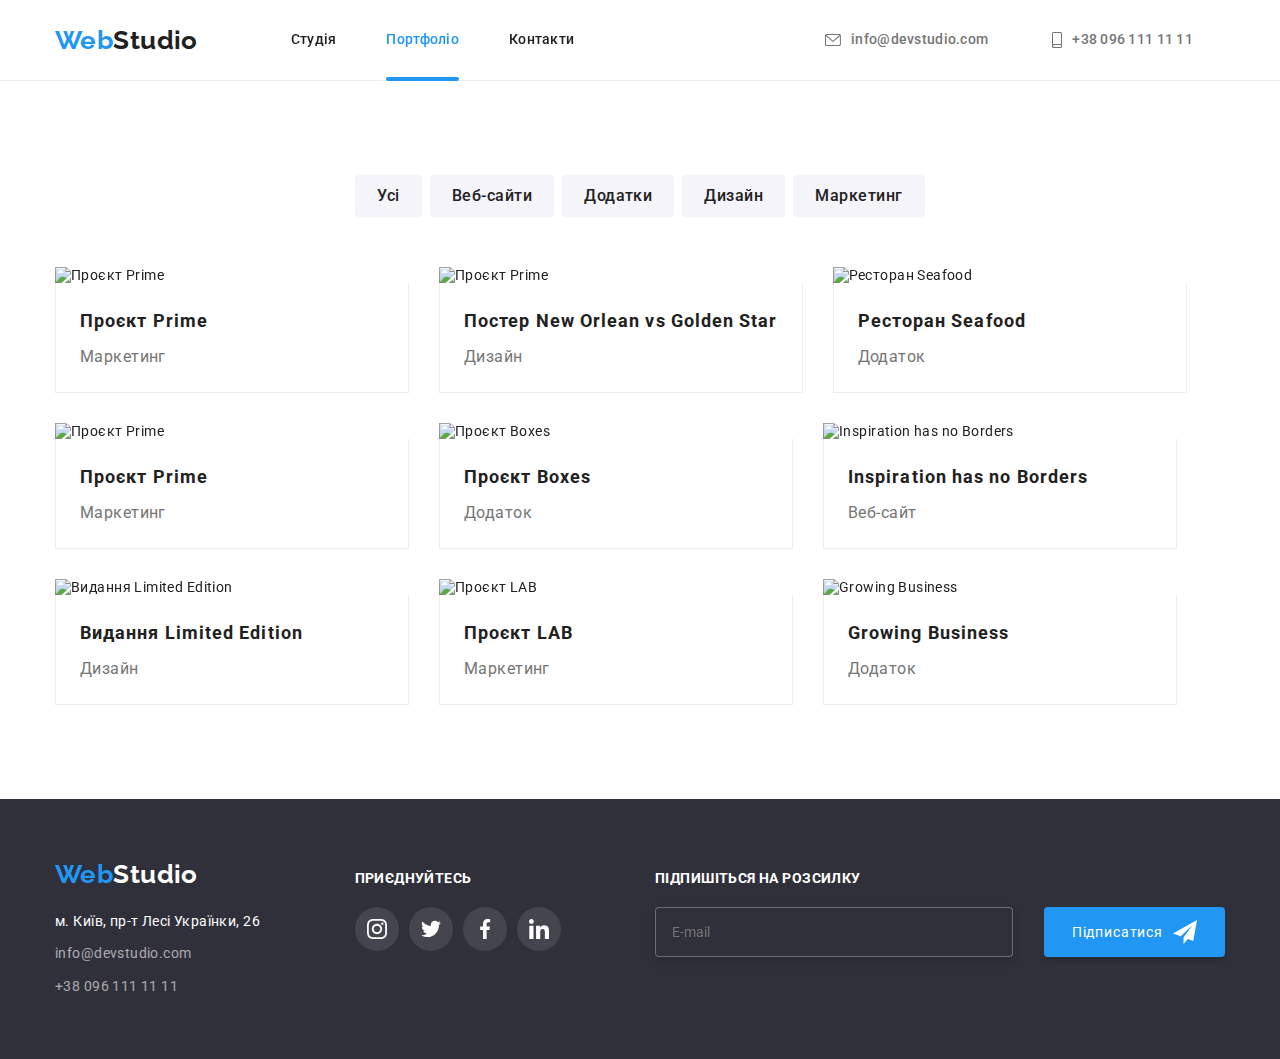
==== commit 895e8349: "fixes_hw_8" ====
--- a/portfolio.html
+++ b/portfolio.html
@@ -82,7 +82,7 @@
                     <li class="portfolio-cards__item">
                         <a href="" class="portfolio-cards__link">
                             <div class="portfolio-item__wrap">
-                                <img src="./img/porfolio_1.jpg" srcset="./img/porfolio_1_2x.jpg 2x" class="cards-picture"  width="width: 370px" alt="Проєкт Prime">
+                                <img src="./img/porfolio_1.jpg" srcset="./img/porfolio_1_2x.jpg 2x" class="portfolio-cards__img"  width="width: 370px" alt="Проєкт Prime">
                                 <div class="portfolio-cards__overlay">
                                     <p class="portfolio-overlay__text">Ресурс пропонує комплексні пропозиції з різним рівнем функціоналу та сервісів. Все це дозволить відвідувачу отримати вичерпні відомості про компанію чи приватну особу.</p>
                                 </div>
@@ -97,7 +97,7 @@
                     <li class="portfolio-cards__item">
                         <a href="" class="portfolio-cards__link">
                             <div class="portfolio-item__wrap">
-                                <img src="./img/porfolio_2.jpg" srcset="./img/porfolio_2_2x.jpg 2x" class="cards-picture" width="width: 370px" alt="Проєкт Prime">
+                                <img src="./img/porfolio_2.jpg" srcset="./img/porfolio_2_2x.jpg 2x" class="portfolio-cards__img" width="width: 370px" alt="Проєкт Prime">
                                 <div class="portfolio-cards__overlay">
                                     <p class="portfolio-overlay__text">Ресурс пропонує комплексні пропозиції з різним рівнем функціоналу та сервісів. Все це дозволить відвідувачу отримати вичерпні відомості про компанію чи приватну особу.</p>
                                 </div>
@@ -112,7 +112,7 @@
                     <li class="portfolio-cards__item">
                         <a href="" class="portfolio-cards__link">
                             <div class="portfolio-item__wrap">
-                                <img src="./img/porfolio_3.jpg" srcset="./img/porfolio_3_2x.jpg 2x" width="width: 370px" alt="Ресторан Seafood">
+                                <img src="./img/porfolio_3.jpg" srcset="./img/porfolio_3_2x.jpg 2x" class="portfolio-cards__img" width="width: 370px" alt="Ресторан Seafood">
                                 <div class="portfolio-cards__overlay">
                                     <p class="portfolio-overlay__text">Ресурс пропонує комплексні пропозиції з різним рівнем функціоналу та сервісів. Все це дозволить відвідувачу отримати вичерпні відомості про компанію чи приватну особу.</p>
                                 </div>
@@ -127,7 +127,7 @@
                     <li class="portfolio-cards__item">
                         <a href="" class="portfolio-cards__link">
                             <div class="portfolio-item__wrap">
-                                <img src="./img/porfolio_4.jpg" srcset="./img/porfolio_4_2x.jpg 2x" width="width: 370px" alt="Проєкт Prime">
+                                <img src="./img/porfolio_4.jpg" srcset="./img/porfolio_4_2x.jpg 2x" class="portfolio-cards__img" width="width: 370px" alt="Проєкт Prime">
                                 <div class="portfolio-cards__overlay">
                                     <p class="portfolio-overlay__text">Ресурс пропонує комплексні пропозиції з різним рівнем функціоналу та сервісів. Все це дозволить відвідувачу отримати вичерпні відомості про компанію чи приватну особу.</p>
                                 </div>
@@ -142,7 +142,7 @@
                     <li class="portfolio-cards__item">
                         <a href="" class="portfolio-cards__link">
                             <div class="portfolio-item__wrap">
-                                <img src="./img/porfolio_5.jpg" srcset="./img/porfolio_5_2x.jpg 2x" width="width: 370px" alt="Проєкт Boxes">
+                                <img src="./img/porfolio_5.jpg" srcset="./img/porfolio_5_2x.jpg 2x" class="portfolio-cards__img" width="width: 370px" alt="Проєкт Boxes">
                                 <div class="portfolio-cards__overlay">
                                     <p class="portfolio-overlay__text">Ресурс пропонує комплексні пропозиції з різним рівнем функціоналу та сервісів. Все це дозволить відвідувачу отримати вичерпні відомості про компанію чи приватну особу.</p>
                                 </div>
@@ -157,7 +157,7 @@
                     <li class="portfolio-cards__item">
                         <a href="" class="portfolio-cards__link">
                             <div class="portfolio-item__wrap">
-                                <img src="./img/porfolio_6.jpg" srcset="./img/porfolio_6_2x.jpg 2x" width="width: 370px" alt="Inspiration has no Borders">
+                                <img src="./img/porfolio_6.jpg" srcset="./img/porfolio_6_2x.jpg 2x" class="portfolio-cards__img" width="width: 370px" alt="Inspiration has no Borders">
                                 <div class="portfolio-cards__overlay">
                                     <p class="portfolio-overlay__text">Ресурс пропонує комплексні пропозиції з різним рівнем функціоналу та сервісів. Все це дозволить відвідувачу отримати вичерпні відомості про компанію чи приватну особу.</p>
                                 </div>
@@ -172,7 +172,7 @@
                     <li class="portfolio-cards__item">
                         <a href="" class="portfolio-cards__link">
                             <div class="portfolio-item__wrap">
-                                <img src="./img/porfolio_7.jpg" srcset="./img/porfolio_7_2x.jpg 2x" width="width: 370px" alt="Видання Limited Edition">
+                                <img src="./img/porfolio_7.jpg" srcset="./img/porfolio_7_2x.jpg 2x" class="portfolio-cards__img" width="width: 370px" alt="Видання Limited Edition">
                                 <div class="portfolio-cards__overlay">
                                     <p class="portfolio-overlay__text">Ресурс пропонує комплексні пропозиції з різним рівнем функціоналу та сервісів. Все це дозволить відвідувачу отримати вичерпні відомості про компанію чи приватну особу.</p>
                                 </div>
@@ -187,7 +187,7 @@
                     <li class="portfolio-cards__item">
                         <a href="" class="portfolio-cards__link">
                             <div class="portfolio-item__wrap">
-                                <img src="./img/porfolio_8.jpg" srcset="./img/porfolio_8_2x.jpg 2x" width="width: 370px" alt="Проєкт LAB">
+                                <img src="./img/porfolio_8.jpg" srcset="./img/porfolio_8_2x.jpg 2x" class="portfolio-cards__img" width="width: 370px" alt="Проєкт LAB">
                                 <div class="portfolio-cards__overlay">
                                     <p class="portfolio-overlay__text">Ресурс пропонує комплексні пропозиції з різним рівнем функціоналу та сервісів. Все це дозволить відвідувачу отримати вичерпні відомості про компанію чи приватну особу.</p>
                                 </div>
@@ -202,7 +202,7 @@
                     <li class="portfolio-cards__item">
                         <a href="" class="portfolio-cards__link">
                             <div class="portfolio-item__wrap">
-                                <img src="./img/porfolio_9.jpg" srcset="./img/porfolio_9_2x.jpg 2x" width="width: 370px" alt="Growing Business">
+                                <img src="./img/porfolio_9.jpg" srcset="./img/porfolio_9_2x.jpg 2x" class="portfolio-cards__img" width="width: 370px" alt="Growing Business">
                                 <div class="portfolio-cards__overlay">
                                     <p class="portfolio-overlay__text">Ресурс пропонує комплексні пропозиції з різним рівнем функціоналу та сервісів. Все це дозволить відвідувачу отримати вичерпні відомості про компанію чи приватну особу.</p>
                                 </div>
@@ -270,17 +270,17 @@
                 </ul>
             </div>
 
-            <div class="subscribe-form__block">
-                <p class="subscribe-form__text">Підпишіться на розсилку</p>
+            <div class="subscribe-footer__block">
+                <p class="subscribe-footer__text">Підпишіться на розсилку</p>
                 
                 <form class="subscribe-footer__form">
-                    <label for="subscribe-email">
-                        <input class="subscribe-form__input" type="email" placeholder="E-mail" id="subscribe-email" required>
+                    <label class="subscribe-footer__label" for="subscribe-email">
+                        <input class="subscribe-footer__input" type="email" placeholder="E-mail" id="subscribe-email" required>
                     </label>
                     
-                        <button class="subscribe-form__btn" type="submit">
+                        <button class="subscribe-footer__btn" type="submit">
                             Підписатися
-                            <svg class="subscribe-btn__icon">
+                            <svg class="subscribe-footer__icon">
                                 <use href="./img/symbol-defs.svg#icon-send"></use>
                             </svg>
                         </button>
--- a/css/main.min.css
+++ b/css/main.min.css
@@ -1 +1 @@
-:root{--white-color: #FFFFFF;--black-color: #212121;--brand-color: #2196F3;--grey-color: #757575;--dark-grey-color: #2F303A;--snow-color: #F5F4FA;--footer-color: #2F303A;--border-cards-color: #EEEEEE;--svg-color: #AFB1B8;--icons-footer-bg: rgba(255, 255, 255, 0.1);--bg-color-decisions: #C4C4C4}:root{--timing-function: cubic-bezier(0.4, 0, 0.2, 1)}:root{--main-font: "Roboto", sans-serif;--logo-font: "Raleway", sans-serif}:root{--min-mobile-size: min-width: 320px;--max-mobile-size: max-width: 767px;--min-tablet-size: min-width: 768px;--max-tablet-size: max-width: 1599px}body{font-family:var(--main-font);color:var(--white-color);letter-spacing:.03em;font-size:14px}a{color:var(--black-color);text-decoration:none}h1,h2,h3,h4,h5,h6,p{margin:0}img{display:block;max-width:100%;height:auto}ul{list-style:none;margin:0;padding:0}.section{padding:94px 0}@media screen and (min-width: 320px)and (max-width: 767px){.section{padding:60px 0}}.container{width:1200px;margin:0 auto;padding:0 15px}@media screen and (min-width: 320px)and (max-width: 767px){.container{max-width:100%}}@media screen and (min-width: 768px)and (max-width: 1199px){.container{padding:0 15px;width:100%}}.row{display:-webkit-box;display:-ms-flexbox;display:flex;-webkit-box-align:center;-ms-flex-align:center;align-items:center}@media screen and (min-width: 320px)and (max-width: 767px){.row{width:100%}}.current{color:var(--brand-color);position:relative}.current::before{content:"";left:0;top:45px;position:absolute;background:#2196f3;border-radius:2px;display:block;height:4px;width:100%}.current-mobile{color:var(--brand-color)}.header{border-bottom:1px solid #ececec}@media screen and (min-width: 320px)and (max-width: 767px){.header{position:relative}}.header-mobile__icon{display:none}@media screen and (min-width: 320px)and (max-width: 767px){.header-mobile__icon{width:24px;height:16px;display:inline-block;margin-left:auto}.header-mobile__icon:hover,.header-mobile__icon:focus{fill:var(--brand-color)}}.header-logo__headline{color:var(--black-color)}.logo{font-family:var(--logo-font);font-style:normal;font-weight:700;font-size:26px;line-height:1.19;color:var(--brand-color)}@media screen and (min-width: 320px)and (max-width: 767px){.logo{padding:16px 0;font-size:24px}}.header__list{margin-left:93px;display:-webkit-box;display:-ms-flexbox;display:flex;-webkit-box-pack:center;-ms-flex-pack:center;justify-content:center;gap:50px;list-style:none}@media screen and (min-width: 320px)and (max-width: 767px){.header__list{display:none;opacity:0;pointer-events:none}}.header__list .header-list__link{position:relative;display:block;font-weight:500;line-height:1.14;font-size:14px;letter-spacing:.02em;-webkit-transition-property:color;transition-property:color;-webkit-transition-duration:250ms;transition-duration:250ms;-webkit-transition-timing-function:var(--timing-function);transition-timing-function:var(--timing-function)}.header__list .header-list__link:hover,.header__list .header-list__link:focus{color:var(--brand-color)}.header__list .header-list__link:hover::after,.header__list .header-list__link:focus::after{-webkit-transform:scaleX(1);transform:scaleX(1)}.header__list .header-list__link::after{content:"";left:0;top:45px;position:absolute;background:#2196f3;border-radius:2px;display:block;height:4px;width:100%;-webkit-transform:scaleX(0);transform:scaleX(0);-webkit-transition:-webkit-transform 250ms var(--timing-function);transition:-webkit-transform 250ms var(--timing-function);transition:transform 250ms var(--timing-function);transition:transform 250ms var(--timing-function), -webkit-transform 250ms var(--timing-function)}.header-contacts{display:-webkit-box;display:-ms-flexbox;display:flex;margin-left:auto;padding-top:32px;padding-bottom:32px}@media screen and (min-width: 320px)and (max-width: 767px){.header-contacts{display:none}}@media screen and (min-width: 768px)and (max-width: 1199px){.header-contacts{-webkit-box-orient:vertical;-webkit-box-direction:normal;-ms-flex-direction:column;flex-direction:column;gap:10px;padding:21px 0}}.header-contacts .header-contacts__item{display:-webkit-box;display:-ms-flexbox;display:flex;margin:0 32px}@media screen and (min-width: 768px)and (max-width: 1199px){.header-contacts{-webkit-box-orient:vertical;-webkit-box-direction:normal;-ms-flex-direction:column;flex-direction:column}}.header-contacts .header-contacts__icon{margin-right:10px}.header-contacts .header-contacts__link{color:var(--svg-color);display:-webkit-box;display:-ms-flexbox;display:flex;-webkit-box-align:center;-ms-flex-align:center;align-items:center;color:var(--grey-color);font-weight:500;line-height:1.14;letter-spacing:.02em;-webkit-transition-property:color;transition-property:color;-webkit-transition-duration:250ms;transition-duration:250ms;-webkit-transition-timing-function:var(--timing-function);transition-timing-function:var(--timing-function)}.header-contacts .header-contacts__link:hover,.header-contacts .header-contacts__link:focus{color:var(--brand-color)}.header-contacts .icon-envelope{fill:currentColor;width:16px;height:12px}.header-contacts .icon-phone{fill:currentColor;width:10px;height:16px}.hero{margin:0 auto;max-width:1600px;padding:200px 0;background-image:-webkit-gradient(linear, left top, right top, from(rgba(47, 48, 58, 0.4)), to(rgba(47, 48, 58, 0.4))),url("../../img/Img.jpg");background-image:linear-gradient(to right, rgba(47, 48, 58, 0.4), rgba(47, 48, 58, 0.4)),url("../../img/Img.jpg");background-repeat:no-repeat;-webkit-box-shadow:0px 4px 4px rgba(0,0,0,.25),0px 4px 4px rgba(0,0,0,.25),0px 4px 4px rgba(0,0,0,.25);box-shadow:0px 4px 4px rgba(0,0,0,.25),0px 4px 4px rgba(0,0,0,.25),0px 4px 4px rgba(0,0,0,.25)}@media screen and (min-width: 320px)and (max-height: 767px){.hero{background-size:cover;background-position:center;padding:118px 0;width:100%}}@media(min-device-pixel-ratio: 2),(-webkit-min-device-pixel-ratio: 2),(min-resolution: 192dpi),(min-resolution: 2dppx){.hero .box{background-image:url("../../img/Header img_2x.jpg")}}.hero .hero__title{width:696px;margin:0 auto;font-style:normal;font-weight:900;font-size:44px;line-height:1.36;text-align:center;letter-spacing:.06em;text-transform:uppercase}@media screen and (min-width: 320px)and (max-width: 767px){.hero .hero__title{font-size:26px;width:100%}}.hero .hero__btn{display:block;margin:0 auto;margin-top:30px;font-family:var(--main-font);width:216px;height:50px;border:none;background:var(--brand-color);-webkit-box-shadow:0px 4px 4px rgba(0,0,0,.15);box-shadow:0px 4px 4px rgba(0,0,0,.15);border-radius:4px;color:var(--white-color);font-weight:700;font-size:16px;line-height:1.875;letter-spacing:.06em}.hero .hero__btn:hover{cursor:pointer}.features-list{display:-webkit-box;display:-ms-flexbox;display:flex;-webkit-box-pack:space-evenly;-ms-flex-pack:space-evenly;justify-content:space-evenly;color:var(--black-color);gap:30px}@media screen and (min-width: 320px)and (max-width: 767px){.features-list{display:block;text-align:center}}@media screen and (min-width: 767px)and (max-width: 1100px){.features-list{-ms-flex-wrap:wrap;flex-wrap:wrap}}@media screen and (min-width: 320px)and (max-width: 767px){.features-list .features-list__item{margin-top:30px}}@media screen and (min-width: 767px)and (max-width: 1199px){.features-list .features-list__item{width:calc((100% - 60px)/2)}}.features-list .features-list__block{background-color:var(--snow-color);height:120px;display:-webkit-box;display:-ms-flexbox;display:flex;-webkit-box-pack:center;-ms-flex-pack:center;justify-content:center;-webkit-box-align:center;-ms-flex-align:center;align-items:center}.features-list .features-list__title{margin-top:30px;font-size:14px}.features-list .features-list__text{margin-top:10px;font-weight:400;color:var(--grey-color);line-height:1.7}.features-list .features-list__icon{width:70px;height:70px}.overflow{position:fixed;top:0;left:0;width:100%;height:100%;background:rgba(0,0,0,.2);opacity:1;-webkit-transition:opacity 250ms cubic-bezier(0.4, 0, 0.2, 1);transition:opacity 250ms cubic-bezier(0.4, 0, 0.2, 1)}.modal{top:50%;left:50%;-webkit-transform:translate(-50%, -50%);transform:translate(-50%, -50%);position:absolute;max-width:528px;max-height:581px;background:#fff;-webkit-box-shadow:0px 1px 3px rgba(0,0,0,.12),0px 1px 1px rgba(0,0,0,.14),0px 2px 1px rgba(0,0,0,.2);box-shadow:0px 1px 3px rgba(0,0,0,.12),0px 1px 1px rgba(0,0,0,.14),0px 2px 1px rgba(0,0,0,.2);border-radius:4px;padding:40px}@media screen and (min-width: 320px)and (max-width: 1199px){.modal{width:100%;max-height:609px}}.modal .modal__text{margin-bottom:12px;text-align:center;color:var(--black-color);font-weight:700;font-size:20px;line-height:1.15}.modal .modal-close__btn{position:absolute;background:#fff;border:1px solid rgba(0,0,0,.1);width:30px;height:30px;border-radius:50%;display:-webkit-box;display:-ms-flexbox;display:flex;-webkit-box-pack:center;-ms-flex-pack:center;justify-content:center;-webkit-box-align:center;-ms-flex-align:center;align-items:center;padding:0;left:92%;top:8px;cursor:pointer;-webkit-transition-property:color;transition-property:color;-webkit-transition-duration:250ms;transition-duration:250ms;-webkit-transition-timing-function:cubic-bezier(0.4, 0, 0.2, 1);transition-timing-function:cubic-bezier(0.4, 0, 0.2, 1)}.modal .modal-close__btn:focus,.modal .modal-close__btn:hover{color:var(--brand-color)}.modal .modal-close__icon{width:18px;height:18px;fill:currentColor}.modal .modal__btn{display:block;margin:0 auto;margin-top:30px;background-color:var(--brand-color);border-radius:4px;border:none;color:var(--white-color);padding:10px 52px;letter-spacing:.06em;font-weight:700;font-size:16px;line-height:1.87;cursor:pointer;font-family:var(--main-font);-webkit-transition-property:-webkit-box-shadow;transition-property:-webkit-box-shadow;transition-property:box-shadow;transition-property:box-shadow, -webkit-box-shadow;-webkit-transition-duration:250ms;transition-duration:250ms;-webkit-transition-timing-function:cubic-bezier(0.4, 0, 0.2, 1);transition-timing-function:cubic-bezier(0.4, 0, 0.2, 1)}.modal .modal__btn:hover,.modal .modal__btn:focus{-webkit-box-shadow:0px 4px 4px rgba(0,0,0,.15);box-shadow:0px 4px 4px rgba(0,0,0,.15)}.modal-form__label{display:inline-block;margin-top:10px;color:var(--grey-color);font-size:12px}.modal-form__block{margin-top:4px;position:relative}.modal-form__block:focus-within,.modal-form__block:hover{fill:var(--brand-color)}.modal-form__block .modal-form__icon{height:18px;width:18px;position:absolute;top:11px;left:12px;-webkit-transition-property:fill;transition-property:fill;-webkit-transition-duration:250ms;transition-duration:250ms;-webkit-transition-timing-function:cubic-bezier(0.4, 0, 0.2, 1);transition-timing-function:cubic-bezier(0.4, 0, 0.2, 1)}.modal-form__block .modal-form__input{padding-left:42px;border:1px solid rgba(33,33,33,.2);border-radius:4px;width:100%;height:40px;-webkit-transition-property:border,outline;transition-property:border,outline;-webkit-transition-duration:250ms;transition-duration:250ms;-webkit-transition-timing-function:cubic-bezier(0.4, 0, 0.2, 1);transition-timing-function:cubic-bezier(0.4, 0, 0.2, 1)}.modal-form__block .modal-form__input:hover,.modal-form__block .modal-form__input:focus,.modal-form__block .modal-form__input:focus-within{border:1px solid var(--brand-color);outline:none;cursor:pointer}.modal-form__block .modal-form__comment{resize:none;width:100%;height:120px;padding:12px 16px;letter-spacing:.01em;font-size:12px;line-height:1.16;border:1px solid rgba(33,33,33,.2);border-radius:4px;-webkit-transition-property:border,outline,border-radius;transition-property:border,outline,border-radius;-webkit-transition-duration:250ms;transition-duration:250ms;-webkit-transition-timing-function:cubic-bezier(0.4, 0, 0.2, 1);transition-timing-function:cubic-bezier(0.4, 0, 0.2, 1)}.modal-form__block .modal-form__comment::-webkit-input-placeholder{color:rgba(117,117,117,.5)}.modal-form__block .modal-form__comment::-moz-placeholder{color:rgba(117,117,117,.5)}.modal-form__block .modal-form__comment:-ms-input-placeholder{color:rgba(117,117,117,.5)}.modal-form__block .modal-form__comment::-ms-input-placeholder{color:rgba(117,117,117,.5)}.modal-form__block .modal-form__comment::placeholder{color:rgba(117,117,117,.5)}.modal-form__block .modal-form__comment:hover,.modal-form__block .modal-form__comment:focus,.modal-form__block .modal-form__comment:focus-within{border:1px solid var(--brand-color);outline:none;cursor:pointer}.modal-checkbox__block{position:relative;display:-webkit-box;display:-ms-flexbox;display:flex;-webkit-box-pack:center;-ms-flex-pack:center;justify-content:center;-webkit-box-align:center;-ms-flex-align:center;align-items:center;gap:7px;margin-top:20px}.modal-checkbox__block .modal-checkbox__label{color:var(--grey-color);display:-webkit-box;display:-ms-flexbox;display:flex;-webkit-box-align:center;-ms-flex-align:center;align-items:center;gap:7px;line-height:1.71}.modal-checkbox__block .modal-checkbox__label:hover{cursor:pointer}.modal-checkbox__block .modal-checkbox__link{color:var(--brand-color);text-decoration:underline}.modal-checkbox__block .modal-checkbox__input{-webkit-appearance:none;-moz-appearance:none;appearance:none;width:16px;height:15px}.modal-checkbox__block .modal-checkbox__input:checked+.non-checked+.is-checked{fill:var(--white-color);background-color:var(--brand-color);border-radius:2px}.modal-checkbox__block .modal-checkbox__icon{position:absolute;width:16px;height:15px;left:20px;-webkit-transition-property:fill,background-color;transition-property:fill,background-color;-webkit-transition-duration:250ms;transition-duration:250ms;-webkit-transition-timing-function:cubic-bezier(0.4, 0, 0.2, 1);transition-timing-function:cubic-bezier(0.4, 0, 0.2, 1)}.modal-checkbox__block .is-checked{fill:none}.visually-hidden{position:absolute;width:1px;height:1px;margin:-1px;border:0;padding:0;overflow:hidden}.is-hidden{opacity:0;pointer-events:none}.actions{padding-top:0}@media screen and (min-width: 320px)and (max-width: 1199px){.actions{display:none}}.actions .actions__title{font-style:normal;font-size:36px;line-height:1.16;text-align:center;color:var(--black-color)}.actions .actions-list{margin-top:50px;display:-webkit-box;display:-ms-flexbox;display:flex;gap:30px}.actions .actions-list__item{position:relative}.actions .actions-list__text{display:-webkit-box;display:-ms-flexbox;display:flex;-webkit-box-pack:center;-ms-flex-pack:center;justify-content:center;-webkit-box-align:center;-ms-flex-align:center;align-items:center;position:absolute;width:100%;height:70px;bottom:0;background:rgba(47,48,58,.8);font-weight:700;text-transform:uppercase}.team{background:var(--snow-color)}.team .team__title{font-style:normal;font-weight:700;font-size:36px;line-height:1.16;text-align:center;color:var(--black-color)}.team .team-list{display:-webkit-box;display:-ms-flexbox;display:flex;gap:30px;margin-top:50px}@media screen and (min-width: 320px)and (max-width: 767px){.team .team-list{-webkit-box-orient:vertical;-webkit-box-direction:normal;-ms-flex-direction:column;flex-direction:column}}@media screen and (min-width: 768px)and (max-width: 1199px){.team .team-list{-ms-flex-wrap:wrap;flex-wrap:wrap;-webkit-box-pack:space-evenly;-ms-flex-pack:space-evenly;justify-content:space-evenly}}.team .team-list__item{background:var(--white-color);font-size:16px;-webkit-box-shadow:0px 1px 3px rgba(0,0,0,.12),0px 1px 1px rgba(0,0,0,.14),0px 2px 1px rgba(0,0,0,.2);box-shadow:0px 1px 3px rgba(0,0,0,.12),0px 1px 1px rgba(0,0,0,.14),0px 2px 1px rgba(0,0,0,.2);border-radius:0px 0px 4px 4px}@media screen and (min-width: 768px)and (max-width: 1199px){.team .team-list__item{width:calc((100% - 60px)/2)}}.team .team-list__block{padding:30px 0}.team .team-list__title{color:var(--black-color);text-align:center;font-weight:500;font-size:16px;font-family:var(--main-font);line-height:1.18}.team .team-list__text{color:var(--grey-color);line-height:1.35;text-align:center;margin-top:10px;margin-bottom:16px}.team .team-list__icons{display:-webkit-box;display:-ms-flexbox;display:flex;-webkit-box-pack:center;-ms-flex-pack:center;justify-content:center;gap:10px}.team .team-icon{fill:currentColor;width:20px;height:20px}.team .team-icon__link{color:var(--svg-color);display:-webkit-box;display:-ms-flexbox;display:flex;-webkit-box-pack:center;-ms-flex-pack:center;justify-content:center;-webkit-box-align:center;-ms-flex-align:center;align-items:center;height:44px;width:44px;border-radius:50%;-webkit-transition-property:background-color,color;transition-property:background-color,color;-webkit-transition-duration:250ms;transition-duration:250ms;-webkit-transition-timing-function:cubic-bezier(0.4, 0, 0.2, 1);transition-timing-function:cubic-bezier(0.4, 0, 0.2, 1)}.team .team-icon__link:hover,.team .team-icon__link:focus{color:var(--white-color);border-radius:50%;border:1px solid var(--brand-color);background-color:var(--brand-color)}.clients__title{color:var(--black-color);font-size:36px;font-weight:700;font-family:var(--main-font);line-height:1.16;text-align:center}.clients-list{display:-webkit-box;display:-ms-flexbox;display:flex;margin-top:50px;gap:30px}@media screen and (min-width: 320px)and (max-width: 767px){.clients-list{-ms-flex-wrap:wrap;flex-wrap:wrap;gap:calc(30px - 10%);-webkit-box-pack:justify;-ms-flex-pack:justify;justify-content:space-between}}@media screen and (min-width: 768px)and (max-width: 1199px){.clients-list{-ms-flex-wrap:wrap;flex-wrap:wrap;-webkit-box-pack:space-evenly;-ms-flex-pack:space-evenly;justify-content:space-evenly}}.clients-list .clients-list__item{width:170px;height:92px;display:-webkit-box;display:-ms-flexbox;display:flex;-webkit-box-align:center;-ms-flex-align:center;align-items:center}@media screen and (min-width: 320px)and (max-width: 767px){.clients-list .clients-list__item{width:46%}}@media screen and (min-width: 768px)and (max-width: 1199px){.clients-list .clients-list__item{width:calc((100% - 90px)/3)}}.clients-list .clients-list__link{display:-webkit-box;display:-ms-flexbox;display:flex;-webkit-box-align:center;-ms-flex-align:center;align-items:center;-webkit-box-pack:center;-ms-flex-pack:center;justify-content:center;height:100%;width:100%;border:1px solid var(--svg-color);border-radius:4px;color:var(--svg-color);-webkit-transition-property:border,color;transition-property:border,color;-webkit-transition-duration:250ms;transition-duration:250ms;-webkit-transition-timing-function:cubic-bezier(0.4, 0, 0.2, 1);transition-timing-function:cubic-bezier(0.4, 0, 0.2, 1)}.clients-list .clients-list__link:hover,.clients-list .clients-list__link:focus{border-color:var(--brand-color);color:var(--brand-color)}.clients-list .clients-list__icon{fill:currentColor;width:106px;height:60px}.footer{background:var(--footer-color);padding:60px 0}.footer .container{display:-webkit-box;display:-ms-flexbox;display:flex;-webkit-box-pack:justify;-ms-flex-pack:justify;justify-content:space-between;-webkit-box-align:baseline;-ms-flex-align:baseline;align-items:baseline}@media screen and (min-width: 320px)and (max-width: 767px){.footer .container{display:block;text-align:center}}@media screen and (min-width: 768px)and (max-width: 1199px){.footer .container{-ms-flex-wrap:wrap;flex-wrap:wrap;-ms-flex-pack:distribute;justify-content:space-around}}.footer .footer-contacts__block{display:inline-block}.footer .footer-contacts__logo{color:var(--white-color)}.footer .logo{font-family:var(--logo-font);font-style:normal;font-weight:700;font-size:26px;line-height:1.19;color:var(--brand-color)}.footer .footer-address__block{margin-top:20px}.footer .footer-address__text{line-height:1.7;font-style:normal;font-size:14px}.footer .footer-contacts__list{line-height:1.7;font-style:normal}.footer .footer-contacts__item{margin-top:9px}.footer .footer-contacts__link{color:rgba(255,255,255,.6);-webkit-transition-property:color;transition-property:color;-webkit-transition-duration:250ms;transition-duration:250ms;-webkit-transition-timing-function:var(--timing-function);transition-timing-function:var(--timing-function)}.footer .footer-contacts__link:hover,.footer .footer-contacts__link:focus{color:var(--brand-color)}@media screen and (min-width: 320px)and (max-width: 767px){.footer-subscribe__block{margin:60px 0}}.footer-subscribe__text{text-transform:uppercase;font-weight:700;line-height:1.14;letter-spacing:.03em}@media screen and (min-width: 320px)and (max-width: 767px){.footer-subscribe__text{text-align:center}}.footer-subscribe__list{display:-webkit-box;display:-ms-flexbox;display:flex;-webkit-box-pack:center;-ms-flex-pack:center;justify-content:center;gap:10px;margin-top:20px}.footer-subscribe__list .footer-subscribe__link{background-color:var(--icons-footer-bg);display:-webkit-box;display:-ms-flexbox;display:flex;-webkit-box-pack:center;-ms-flex-pack:center;justify-content:center;-webkit-box-align:center;-ms-flex-align:center;align-items:center;height:44px;width:44px;border-radius:50%;-webkit-transition-property:background-color,color;transition-property:background-color,color;-webkit-transition-duration:250ms;transition-duration:250ms;-webkit-transition-timing-function:cubic-bezier(0.4, 0, 0.2, 1);transition-timing-function:cubic-bezier(0.4, 0, 0.2, 1)}.footer-subscribe__list .footer-subscribe__link:hover,.footer-subscribe__list .footer-subscribe__link:focus{color:var(--white-color);border-radius:50%;border:1px solid var(--brand-color);background-color:var(--brand-color)}.footer-subscribe__list .footer-subscribe__icon{width:20px;height:20px;fill:var(--white-color)}@media screen and (min-width: 768px)and (max-width: 1199px){.subscribe-form__block{margin-top:60px;text-align:center;width:calc((100% - 300px)/1)}}.subscribe-form__block .subscribe-form__text{font-weight:700;text-transform:uppercase;line-height:1.14}.subscribe-form__block .subscribe-footer__form{display:-webkit-box;display:-ms-flexbox;display:flex;margin-top:20px}@media screen and (min-width: 320px)and (max-width: 767px){.subscribe-form__block .subscribe-footer__form{display:block}}@media screen and (min-width: 768px)and (max-width: 1199px){.subscribe-form__block .subscribe-footer__form{-webkit-box-orient:vertical;-webkit-box-direction:normal;-ms-flex-direction:column;flex-direction:column;-webkit-box-align:center;-ms-flex-align:center;align-items:center;gap:20px}}.subscribe-form__block .subscribe-form__input{width:358px;height:50px;border:1px solid rgba(255,255,255,.3);-webkit-filter:drop-shadow(0px 4px 4px rgba(0, 0, 0, 0.15));filter:drop-shadow(0px 4px 4px rgba(0, 0, 0, 0.15));border-radius:4px;background-color:var(--footer-color);outline:none;padding-left:16px;color:rgba(255,255,255,.3)}@media screen and (max-width: 480px)and (max-width: 767px){.subscribe-form__block .subscribe-form__input{width:100%}}.subscribe-form__block .subscribe-form__btn{display:-webkit-box;display:-ms-flexbox;display:flex;-webkit-box-pack:center;-ms-flex-pack:center;justify-content:center;-webkit-box-align:center;-ms-flex-align:center;align-items:center;gap:10px;margin-left:12px;letter-spacing:.06em;border:none;width:200px;height:50px;background:#2196f3;-webkit-box-shadow:0px 4px 4px rgba(0,0,0,.15);box-shadow:0px 4px 4px rgba(0,0,0,.15);border-radius:4px;color:var(--white-color);cursor:pointer}@media screen and (min-width: 320px)and (max-width: 767px){.subscribe-form__block .subscribe-form__btn{margin:0 auto;margin-top:20px}}.subscribe-form__block .subscribe-btn__icon{width:24px;height:24px;fill:var(--white-color)}.portfolio-list__btn{display:-webkit-box;display:-ms-flexbox;display:flex;-webkit-box-pack:center;-ms-flex-pack:center;justify-content:center;gap:8px}@media screen and (min-width: 320px)and (max-width: 767px){.portfolio-list__btn{-webkit-box-pack:start;-ms-flex-pack:start;justify-content:flex-start;-ms-flex-wrap:wrap;flex-wrap:wrap}}.portfolio-list__btn .portfolio-item__btn{background-color:var(--snow-color);border-radius:4px;padding:8px 22px;color:var(--black-color);font-family:var(--main-font);font-weight:500;font-size:16px;border:none;line-height:1.625;letter-spacing:.03em;cursor:pointer;-webkit-transition-property:background-color,color,-webkit-box-shadow;transition-property:background-color,color,-webkit-box-shadow;transition-property:background-color,color,box-shadow;transition-property:background-color,color,box-shadow,-webkit-box-shadow;-webkit-transition-duration:250ms;transition-duration:250ms;-webkit-transition-timing-function:cubic-bezier(0.4, 0, 0.2, 1);transition-timing-function:cubic-bezier(0.4, 0, 0.2, 1)}.portfolio-list__btn .portfolio-item__btn:hover,.portfolio-list__btn .portfolio-item__btn:focus{background:var(--brand-color);color:var(--white-color);-webkit-box-shadow:0px 3px 1px rgba(0,0,0,.1),0px 1px 2px rgba(0,0,0,.08),0px 2px 2px rgba(0,0,0,.12);box-shadow:0px 3px 1px rgba(0,0,0,.1),0px 1px 2px rgba(0,0,0,.08),0px 2px 2px rgba(0,0,0,.12)}.portfolio-cards__list{display:-webkit-box;display:-ms-flexbox;display:flex;-ms-flex-wrap:wrap;flex-wrap:wrap;gap:30px;margin-top:50px}@media screen and (min-width: 320px)and (max-width: 767px){.portfolio-cards__list{-webkit-box-pack:center;-ms-flex-pack:center;justify-content:center}}@media screen and (min-width: 768px)and (max-width: 1199px){.portfolio-cards__list{-webkit-box-pack:center;-ms-flex-pack:center;justify-content:center}}.portfolio-cards__list .portfolio-cards__link{display:inline-block;-webkit-transition-property:-webkit-box-shadow;transition-property:-webkit-box-shadow;transition-property:box-shadow;transition-property:box-shadow, -webkit-box-shadow;-webkit-transition-duration:250ms;transition-duration:250ms;-webkit-transition-timing-function:cubic-bezier(0.4, 0, 0.2, 1);transition-timing-function:cubic-bezier(0.4, 0, 0.2, 1)}.portfolio-cards__list .portfolio-cards__link:hover,.portfolio-cards__list .portfolio-cards__link:focus{-webkit-box-shadow:0px 1px 1px rgba(0,0,0,.12),0px 4px 4px rgba(0,0,0,.06),1px 4px 6px rgba(0,0,0,.16);box-shadow:0px 1px 1px rgba(0,0,0,.12),0px 4px 4px rgba(0,0,0,.06),1px 4px 6px rgba(0,0,0,.16)}.portfolio-cards__list .portfolio-cards__link:hover .portfolio-cards__overlay,.portfolio-cards__list .portfolio-cards__link:focus .portfolio-cards__overlay{-webkit-transform:translateY(0);transform:translateY(0)}.portfolio-cards__list .portfolio-item__wrap{overflow:hidden;position:relative}.portfolio-cards__list .portfolio-cards__overlay{position:absolute;top:0;left:0;margin-top:1px;padding:63px 24px;color:var(--white-color);width:370px;height:294px;background-color:rgba(33,150,243,.9);-webkit-transform:translateY(100%);transform:translateY(100%);-webkit-transition:-webkit-transform 250ms cubic-bezier(0.4, 0, 0.2, 1);transition:-webkit-transform 250ms cubic-bezier(0.4, 0, 0.2, 1);transition:transform 250ms cubic-bezier(0.4, 0, 0.2, 1);transition:transform 250ms cubic-bezier(0.4, 0, 0.2, 1), -webkit-transform 250ms cubic-bezier(0.4, 0, 0.2, 1)}.portfolio-cards__list .portfolio-overlay__text{font-size:18px;line-height:1.55}.portfolio-cards__list .portfolio-item__block{padding:20px 24px;border-left:1px solid var(--border-cards-color);border-right:1px solid var(--border-cards-color);border-bottom:1px solid var(--border-cards-color)}.portfolio-cards__list .portfolio-item__header{font-weight:700;font-size:18px;color:var(--black-color);letter-spacing:.06em;line-height:2}.portfolio-cards__list .portfolio-item__text{margin-top:4px;font-size:16px;color:var(--grey-color);line-height:1.8}.header-mobile{position:absolute;top:0;left:0;width:100%;max-height:796px;padding:48px 40px;background-color:var(--white-color);overflow:hidden;-webkit-transition:opacity 250ms cubic-bezier(0.4, 0, 0.2, 1);transition:opacity 250ms cubic-bezier(0.4, 0, 0.2, 1)}.header-mobile .header-mobile__icon-close{position:absolute;top:20px;right:20px;width:18px;height:18px}.header-mobile .header-mobile__icon-close:hover,.header-mobile .header-mobile__icon-close:focus{fill:var(--brand-color)}.header-mobile__list{display:-webkit-box;display:-ms-flexbox;display:flex;-webkit-box-orient:vertical;-webkit-box-direction:normal;-ms-flex-direction:column;flex-direction:column;gap:35px}.header-mobile__list .header-mobile__list-link{font-weight:500;font-size:40px;letter-spacing:.02em;line-height:1.17}.header-mobile__list .header-mobile__list-link:hover,.header-mobile__list .header-mobile__list-link:focus{color:var(--brand-color)}.header-mobile__contacts{margin-top:302px}.header-mobile__contacts-item{font-weight:500;font-size:34px}.header-mobile__contacts-item .header-mobile__contacts-link{color:var(--brand-color);line-height:1.17}.header-mobile__contacts-item:last-child{font-size:24px;margin-top:32px}.header-mobile__contacts-item:last-child .header-mobile__contacts-link{color:var(--grey-color)}.header-mobile__social{display:-webkit-box;display:-ms-flexbox;display:flex;-webkit-box-pack:start;-ms-flex-pack:start;justify-content:flex-start;-ms-flex-wrap:wrap;flex-wrap:wrap;gap:10px;margin-top:64px}.header-mobile__social-item:not(:last-child){padding-right:10px;border-right:1px solid rgba(33,33,33,.2)}.header-mobile__social-item .header-mobile__social-link{color:var(--brand-color);font-weight:500;font-size:18px;line-height:1.22}/*# sourceMappingURL=main.min.css.map */+:root{--white-color: #FFFFFF;--black-color: #212121;--brand-color: #2196F3;--grey-color: #757575;--dark-grey-color: #2F303A;--snow-color: #F5F4FA;--footer-color: #2F303A;--border-cards-color: #EEEEEE;--svg-color: #AFB1B8;--icons-footer-bg: rgba(255, 255, 255, 0.1);--bg-color-decisions: #C4C4C4}:root{--timing-function: cubic-bezier(0.4, 0, 0.2, 1)}:root{--main-font: "Roboto", sans-serif;--logo-font: "Raleway", sans-serif}:root{--min-mobile-size: min-width: 320px;--max-mobile-size: max-width: 767px;--min-tablet-size: min-width: 768px;--max-tablet-size: max-width: 1599px}body{font-family:var(--main-font);color:var(--white-color);letter-spacing:.03em;font-size:14px}a{color:var(--black-color);text-decoration:none}h1,h2,h3,h4,h5,h6,p{margin:0}img{display:block;max-width:100%;height:auto}ul{list-style:none;margin:0;padding:0}.section{padding:94px 0}@media screen and (min-width: 320px)and (max-width: 767px){.section{padding:60px 0}}@media screen and (min-width: 768px)and (max-width: 1199px){.section{padding:60px 0}}.container{width:1200px;margin:0 auto;padding:0 15px}@media screen and (min-width: 320px)and (max-width: 767px){.container{max-width:100%}}@media screen and (min-width: 768px)and (max-width: 1199px){.container{padding:0 15px;width:100%}}.row{display:-webkit-box;display:-ms-flexbox;display:flex;-webkit-box-align:center;-ms-flex-align:center;align-items:center}@media screen and (min-width: 320px)and (max-width: 767px){.row{width:100%}}.current{color:var(--brand-color);position:relative}.current::before{content:"";left:0;top:45px;position:absolute;background:#2196f3;border-radius:2px;display:block;height:4px;width:100%}.current-mobile{color:var(--brand-color)}.header{border-bottom:1px solid #ececec}@media screen and (min-width: 320px)and (max-width: 767px){.header{position:relative}}.header-mobile__icon{display:none}@media screen and (min-width: 320px)and (max-width: 767px){.header-mobile__icon{width:24px;height:16px;display:inline-block;margin-left:auto}.header-mobile__icon:hover,.header-mobile__icon:focus{fill:var(--brand-color)}}.header-logo__headline{color:var(--black-color)}.logo{font-family:var(--logo-font);font-style:normal;font-weight:700;font-size:26px;line-height:1.19;color:var(--brand-color)}@media screen and (min-width: 320px)and (max-width: 767px){.logo{padding:16px 0;font-size:24px}}.header__list{margin-left:93px;display:-webkit-box;display:-ms-flexbox;display:flex;-webkit-box-pack:center;-ms-flex-pack:center;justify-content:center;gap:50px;list-style:none}@media screen and (min-width: 320px)and (max-width: 767px){.header__list{display:none;opacity:0;pointer-events:none}}.header__list .header-list__link{position:relative;display:block;font-weight:500;line-height:1.14;font-size:14px;letter-spacing:.02em;-webkit-transition-property:color;transition-property:color;-webkit-transition-duration:250ms;transition-duration:250ms;-webkit-transition-timing-function:var(--timing-function);transition-timing-function:var(--timing-function)}.header__list .header-list__link:hover,.header__list .header-list__link:focus{color:var(--brand-color)}.header__list .header-list__link:hover::after,.header__list .header-list__link:focus::after{-webkit-transform:scaleX(1);transform:scaleX(1)}.header__list .header-list__link::after{content:"";left:0;top:45px;position:absolute;background:#2196f3;border-radius:2px;display:block;height:4px;width:100%;-webkit-transform:scaleX(0);transform:scaleX(0);-webkit-transition:-webkit-transform 250ms var(--timing-function);transition:-webkit-transform 250ms var(--timing-function);transition:transform 250ms var(--timing-function);transition:transform 250ms var(--timing-function), -webkit-transform 250ms var(--timing-function)}.header-contacts{display:-webkit-box;display:-ms-flexbox;display:flex;margin-left:auto;padding-top:32px;padding-bottom:32px}@media screen and (min-width: 320px)and (max-width: 767px){.header-contacts{display:none}}@media screen and (min-width: 768px)and (max-width: 1199px){.header-contacts{-webkit-box-orient:vertical;-webkit-box-direction:normal;-ms-flex-direction:column;flex-direction:column;gap:10px;padding:21px 0}}.header-contacts .header-contacts__item{display:-webkit-box;display:-ms-flexbox;display:flex;margin:0 32px}@media screen and (min-width: 768px)and (max-width: 1199px){.header-contacts{-webkit-box-orient:vertical;-webkit-box-direction:normal;-ms-flex-direction:column;flex-direction:column}}.header-contacts .header-contacts__icon{margin-right:10px}.header-contacts .header-contacts__link{color:var(--svg-color);display:-webkit-box;display:-ms-flexbox;display:flex;-webkit-box-align:center;-ms-flex-align:center;align-items:center;color:var(--grey-color);font-weight:500;line-height:1.14;letter-spacing:.02em;-webkit-transition-property:color;transition-property:color;-webkit-transition-duration:250ms;transition-duration:250ms;-webkit-transition-timing-function:var(--timing-function);transition-timing-function:var(--timing-function)}.header-contacts .header-contacts__link:hover,.header-contacts .header-contacts__link:focus{color:var(--brand-color)}.header-contacts .icon-envelope{fill:currentColor;width:16px;height:12px}.header-contacts .icon-phone{fill:currentColor;width:10px;height:16px}.hero{margin:0 auto;max-width:1600px;padding:200px 0;background-image:-webkit-gradient(linear, left top, right top, from(rgba(47, 48, 58, 0.4)), to(rgba(47, 48, 58, 0.4))),url("../img/Img.jpg");background-image:linear-gradient(to right, rgba(47, 48, 58, 0.4), rgba(47, 48, 58, 0.4)),url("../img/Img.jpg");background-repeat:no-repeat;-webkit-box-shadow:0px 4px 4px rgba(0,0,0,.25),0px 4px 4px rgba(0,0,0,.25),0px 4px 4px rgba(0,0,0,.25);box-shadow:0px 4px 4px rgba(0,0,0,.25),0px 4px 4px rgba(0,0,0,.25),0px 4px 4px rgba(0,0,0,.25)}@media screen and (min-width: 320px)and (max-height: 767px){.hero{background-size:cover;background-position:center;padding:118px 0;height:400px;max-height:480px}}@media(min-device-pixel-ratio: 2),(-webkit-min-device-pixel-ratio: 2),(min-resolution: 192dpi),(min-resolution: 2dppx){.hero .box{background-image:url("../img/Header img_2x.jpg")}}.hero .hero__title{width:696px;margin:0 auto;font-style:normal;font-weight:900;font-size:44px;line-height:1.36;text-align:center;letter-spacing:.06em;text-transform:uppercase}@media screen and (min-width: 320px)and (max-width: 767px){.hero .hero__title{font-size:26px;width:100%}}.hero .hero__btn{display:block;margin:0 auto;margin-top:30px;font-family:var(--main-font);width:216px;height:50px;border:none;background:var(--brand-color);-webkit-box-shadow:0px 4px 4px rgba(0,0,0,.15);box-shadow:0px 4px 4px rgba(0,0,0,.15);border-radius:4px;color:var(--white-color);font-weight:700;font-size:16px;line-height:1.875;letter-spacing:.06em}.hero .hero__btn:hover{cursor:pointer}.features-list{display:-webkit-box;display:-ms-flexbox;display:flex;-webkit-box-pack:space-evenly;-ms-flex-pack:space-evenly;justify-content:space-evenly;color:var(--black-color);gap:30px}@media screen and (min-width: 320px)and (max-width: 767px){.features-list{display:block}}@media screen and (min-width: 767px)and (max-width: 1100px){.features-list{-ms-flex-wrap:wrap;flex-wrap:wrap}}@media screen and (min-width: 320px)and (max-width: 767px){.features-list .features-list__item{margin-top:30px}}@media screen and (min-width: 767px)and (max-width: 1199px){.features-list .features-list__item{width:calc((100% - 60px)/2)}}.features-list .features-list__block{background-color:var(--snow-color);height:120px;display:-webkit-box;display:-ms-flexbox;display:flex;-webkit-box-pack:center;-ms-flex-pack:center;justify-content:center;-webkit-box-align:center;-ms-flex-align:center;align-items:center}.features-list .features-list__title{margin-top:30px;font-size:14px}@media screen and (min-width: 0px)and (max-width: 767px){.features-list .features-list__title{text-align:center}}.features-list .features-list__text{margin-top:10px;font-weight:400;color:var(--grey-color);line-height:1.7}.features-list .features-list__icon{width:70px;height:70px}.overflow{position:fixed;top:0;left:0;width:100%;height:100%;background:rgba(0,0,0,.2);opacity:1;-webkit-transition:opacity 250ms cubic-bezier(0.4, 0, 0.2, 1);transition:opacity 250ms cubic-bezier(0.4, 0, 0.2, 1)}.modal{top:50%;left:50%;-webkit-transform:translate(-50%, -50%);transform:translate(-50%, -50%);position:absolute;max-width:528px;max-height:581px;background:#fff;-webkit-box-shadow:0px 1px 3px rgba(0,0,0,.12),0px 1px 1px rgba(0,0,0,.14),0px 2px 1px rgba(0,0,0,.2);box-shadow:0px 1px 3px rgba(0,0,0,.12),0px 1px 1px rgba(0,0,0,.14),0px 2px 1px rgba(0,0,0,.2);border-radius:4px;padding:40px}@media screen and (min-width: 320px)and (max-width: 1199px){.modal{width:100%;max-height:609px}}.modal .modal__text{margin-bottom:12px;text-align:center;color:var(--black-color);font-weight:700;font-size:20px;line-height:1.15}.modal .modal-close__btn{position:absolute;background:#fff;border:1px solid rgba(0,0,0,.1);width:30px;height:30px;border-radius:50%;display:-webkit-box;display:-ms-flexbox;display:flex;-webkit-box-pack:center;-ms-flex-pack:center;justify-content:center;-webkit-box-align:center;-ms-flex-align:center;align-items:center;padding:0;left:92%;top:8px;cursor:pointer;-webkit-transition-property:color;transition-property:color;-webkit-transition-duration:250ms;transition-duration:250ms;-webkit-transition-timing-function:cubic-bezier(0.4, 0, 0.2, 1);transition-timing-function:cubic-bezier(0.4, 0, 0.2, 1)}.modal .modal-close__btn:focus,.modal .modal-close__btn:hover{color:var(--brand-color)}.modal .modal-close__icon{width:18px;height:18px;fill:currentColor}.modal .modal__btn{display:block;margin:0 auto;margin-top:30px;background-color:var(--brand-color);border-radius:4px;border:none;color:var(--white-color);padding:10px 52px;letter-spacing:.06em;font-weight:700;font-size:16px;line-height:1.87;cursor:pointer;font-family:var(--main-font);-webkit-transition-property:-webkit-box-shadow;transition-property:-webkit-box-shadow;transition-property:box-shadow;transition-property:box-shadow, -webkit-box-shadow;-webkit-transition-duration:250ms;transition-duration:250ms;-webkit-transition-timing-function:cubic-bezier(0.4, 0, 0.2, 1);transition-timing-function:cubic-bezier(0.4, 0, 0.2, 1)}.modal .modal__btn:hover,.modal .modal__btn:focus{-webkit-box-shadow:0px 4px 4px rgba(0,0,0,.15);box-shadow:0px 4px 4px rgba(0,0,0,.15)}@media screen and (min-width: 0px)and (max-width: 400px){.modal .modal__btn{margin-top:auto}}.modal-form__label{display:inline-block;margin-top:10px;color:var(--grey-color);font-size:12px}.modal-form__block{margin-top:4px;position:relative}.modal-form__block:focus-within,.modal-form__block:hover{fill:var(--brand-color)}.modal-form__block .modal-form__icon{height:18px;width:18px;position:absolute;top:11px;left:12px;-webkit-transition-property:fill;transition-property:fill;-webkit-transition-duration:250ms;transition-duration:250ms;-webkit-transition-timing-function:cubic-bezier(0.4, 0, 0.2, 1);transition-timing-function:cubic-bezier(0.4, 0, 0.2, 1)}.modal-form__block .modal-form__input{padding-left:42px;border:1px solid rgba(33,33,33,.2);border-radius:4px;width:100%;height:40px;-webkit-transition-property:border,outline;transition-property:border,outline;-webkit-transition-duration:250ms;transition-duration:250ms;-webkit-transition-timing-function:cubic-bezier(0.4, 0, 0.2, 1);transition-timing-function:cubic-bezier(0.4, 0, 0.2, 1)}.modal-form__block .modal-form__input:hover,.modal-form__block .modal-form__input:focus,.modal-form__block .modal-form__input:focus-within{border:1px solid var(--brand-color);outline:none;cursor:pointer}.modal-form__block .modal-form__comment{resize:none;width:100%;height:120px;padding:12px 16px;letter-spacing:.01em;font-size:12px;line-height:1.16;border:1px solid rgba(33,33,33,.2);border-radius:4px;-webkit-transition-property:border,outline,border-radius;transition-property:border,outline,border-radius;-webkit-transition-duration:250ms;transition-duration:250ms;-webkit-transition-timing-function:cubic-bezier(0.4, 0, 0.2, 1);transition-timing-function:cubic-bezier(0.4, 0, 0.2, 1)}.modal-form__block .modal-form__comment::-webkit-input-placeholder{color:rgba(117,117,117,.5)}.modal-form__block .modal-form__comment::-moz-placeholder{color:rgba(117,117,117,.5)}.modal-form__block .modal-form__comment:-ms-input-placeholder{color:rgba(117,117,117,.5)}.modal-form__block .modal-form__comment::-ms-input-placeholder{color:rgba(117,117,117,.5)}.modal-form__block .modal-form__comment::placeholder{color:rgba(117,117,117,.5)}.modal-form__block .modal-form__comment:hover,.modal-form__block .modal-form__comment:focus,.modal-form__block .modal-form__comment:focus-within{border:1px solid var(--brand-color);outline:none;cursor:pointer}.modal-checkbox__block{position:relative;display:-webkit-box;display:-ms-flexbox;display:flex;-webkit-box-pack:center;-ms-flex-pack:center;justify-content:center;-webkit-box-align:center;-ms-flex-align:center;align-items:center;gap:7px;margin-top:20px}@media screen and (min-width: 0px)and (max-width: 400px){.modal-checkbox__block{margin-top:auto}}.modal-checkbox__block .modal-checkbox__label{color:var(--grey-color);display:-webkit-box;display:-ms-flexbox;display:flex;-webkit-box-align:center;-ms-flex-align:center;align-items:center;gap:7px;line-height:1.71}.modal-checkbox__block .modal-checkbox__label:hover{cursor:pointer}@media screen and (min-width: 0px)and (max-width: 767px){.modal-checkbox__block .modal-checkbox__label{line-height:1.2}}.modal-checkbox__block .modal-checkbox__link{color:var(--brand-color);text-decoration:underline}.modal-checkbox__block .modal-checkbox__input{-webkit-appearance:none;-moz-appearance:none;appearance:none;width:16px;height:15px}.modal-checkbox__block .modal-checkbox__input:checked+.non-checked+.is-checked{fill:var(--white-color);background-color:var(--brand-color);border-radius:2px}.modal-checkbox__block .modal-checkbox__icon{position:absolute;width:16px;height:15px;left:20px;-webkit-transition-property:fill,background-color;transition-property:fill,background-color;-webkit-transition-duration:250ms;transition-duration:250ms;-webkit-transition-timing-function:cubic-bezier(0.4, 0, 0.2, 1);transition-timing-function:cubic-bezier(0.4, 0, 0.2, 1)}@media screen and (min-width: 0px)and (max-width: 550px){.modal-checkbox__block .modal-checkbox__icon{left:0}}.modal-checkbox__block .is-checked{fill:none}.visually-hidden{position:absolute;width:1px;height:1px;margin:-1px;border:0;padding:0;overflow:hidden}.is-hidden{opacity:0;pointer-events:none}.actions{padding-top:0}@media screen and (min-width: 320px)and (max-width: 1199px){.actions{display:none}}.actions .actions__title{font-style:normal;font-size:36px;line-height:1.16;text-align:center;color:var(--black-color)}.actions .actions-list{margin-top:50px;display:-webkit-box;display:-ms-flexbox;display:flex;gap:30px}.actions .actions-list__item{position:relative}.actions .actions-list__text{display:-webkit-box;display:-ms-flexbox;display:flex;-webkit-box-pack:center;-ms-flex-pack:center;justify-content:center;-webkit-box-align:center;-ms-flex-align:center;align-items:center;position:absolute;width:100%;height:70px;bottom:0;background:rgba(47,48,58,.8);font-weight:700;text-transform:uppercase}.team{background:var(--snow-color)}.team .team__title{font-style:normal;font-weight:700;font-size:36px;line-height:1.16;text-align:center;color:var(--black-color)}@media screen and (min-width: 0px)and (max-width: 767px){.team .team__title{font-size:28px;line-height:1.17}}.team .team-list{display:-webkit-box;display:-ms-flexbox;display:flex;gap:30px;margin-top:50px}@media screen and (min-width: 320px)and (max-width: 767px){.team .team-list{-webkit-box-orient:vertical;-webkit-box-direction:normal;-ms-flex-direction:column;flex-direction:column;-webkit-box-align:center;-ms-flex-align:center;align-items:center}}@media screen and (min-width: 768px)and (max-width: 1199px){.team .team-list{-ms-flex-wrap:wrap;flex-wrap:wrap;-webkit-box-pack:center;-ms-flex-pack:center;justify-content:center}}.team .team-list__item{background:var(--white-color);font-size:16px;-webkit-box-shadow:0px 1px 3px rgba(0,0,0,.12),0px 1px 1px rgba(0,0,0,.14),0px 2px 1px rgba(0,0,0,.2);box-shadow:0px 1px 3px rgba(0,0,0,.12),0px 1px 1px rgba(0,0,0,.14),0px 2px 1px rgba(0,0,0,.2);border-radius:0px 0px 4px 4px}.team .team-list__block{padding:30px 0}.team .team-list__title{color:var(--black-color);text-align:center;font-weight:500;font-size:16px;font-family:var(--main-font);line-height:1.18}.team .team-list__text{color:var(--grey-color);line-height:1.35;text-align:center;margin-top:10px;margin-bottom:16px}.team .team-list__icons{display:-webkit-box;display:-ms-flexbox;display:flex;-webkit-box-pack:center;-ms-flex-pack:center;justify-content:center;gap:10px}.team .team-icon{fill:currentColor;width:20px;height:20px}.team .team-icon__link{color:var(--svg-color);display:-webkit-box;display:-ms-flexbox;display:flex;-webkit-box-pack:center;-ms-flex-pack:center;justify-content:center;-webkit-box-align:center;-ms-flex-align:center;align-items:center;height:44px;width:44px;border-radius:50%;-webkit-transition-property:background-color,color;transition-property:background-color,color;-webkit-transition-duration:250ms;transition-duration:250ms;-webkit-transition-timing-function:cubic-bezier(0.4, 0, 0.2, 1);transition-timing-function:cubic-bezier(0.4, 0, 0.2, 1)}.team .team-icon__link:hover,.team .team-icon__link:focus{color:var(--white-color);border-radius:50%;border:1px solid var(--brand-color);background-color:var(--brand-color)}.clients__title{color:var(--black-color);font-size:36px;font-weight:700;font-family:var(--main-font);line-height:1.16;text-align:center}.clients-list{display:-webkit-box;display:-ms-flexbox;display:flex;margin-top:50px;gap:30px}@media screen and (min-width: 320px)and (max-width: 767px){.clients-list{-ms-flex-wrap:wrap;flex-wrap:wrap;-webkit-box-pack:center;-ms-flex-pack:center;justify-content:center}}@media screen and (min-width: 768px)and (max-width: 1199px){.clients-list{-ms-flex-wrap:wrap;flex-wrap:wrap;-webkit-box-pack:center;-ms-flex-pack:center;justify-content:center}}.clients-list .clients-list__item{width:170px;height:92px;display:-webkit-box;display:-ms-flexbox;display:flex;-webkit-box-align:center;-ms-flex-align:center;align-items:center}@media screen and (min-width: 320px)and (max-width: 767px){.clients-list .clients-list__item{width:calc((100% - 60px)/2)}}@media screen and (min-width: 768px)and (max-width: 1199px){.clients-list .clients-list__item{width:calc((100% - 90px)/3)}}.clients-list .clients-list__link{display:-webkit-box;display:-ms-flexbox;display:flex;-webkit-box-align:center;-ms-flex-align:center;align-items:center;-webkit-box-pack:center;-ms-flex-pack:center;justify-content:center;height:100%;width:100%;border:1px solid var(--svg-color);border-radius:4px;color:var(--svg-color);-webkit-transition-property:border,color;transition-property:border,color;-webkit-transition-duration:250ms;transition-duration:250ms;-webkit-transition-timing-function:cubic-bezier(0.4, 0, 0.2, 1);transition-timing-function:cubic-bezier(0.4, 0, 0.2, 1)}.clients-list .clients-list__link:hover,.clients-list .clients-list__link:focus{border-color:var(--brand-color);color:var(--brand-color)}.clients-list .clients-list__icon{fill:currentColor;width:106px;height:60px}.footer{background:var(--footer-color);padding:60px 0}.footer .container{display:-webkit-box;display:-ms-flexbox;display:flex;-webkit-box-pack:justify;-ms-flex-pack:justify;justify-content:space-between;-webkit-box-align:baseline;-ms-flex-align:baseline;align-items:baseline}@media screen and (min-width: 320px)and (max-width: 767px){.footer .container{display:block;text-align:center}}@media screen and (min-width: 768px)and (max-width: 1199px){.footer .container{-ms-flex-wrap:wrap;flex-wrap:wrap;-ms-flex-pack:distribute;justify-content:space-around}}.footer .footer-contacts__block{display:inline-block}.footer .footer-contacts__logo{color:var(--white-color)}.footer .logo{font-family:var(--logo-font);font-style:normal;font-weight:700;font-size:26px;line-height:1.19;color:var(--brand-color)}.footer .footer-address__block{margin-top:20px}.footer .footer-address__text{line-height:1.7;font-style:normal;font-size:14px}.footer .footer-contacts__list{line-height:1.7;font-style:normal}.footer .footer-contacts__item{margin-top:9px}.footer .footer-contacts__link{color:rgba(255,255,255,.6);-webkit-transition-property:color;transition-property:color;-webkit-transition-duration:250ms;transition-duration:250ms;-webkit-transition-timing-function:var(--timing-function);transition-timing-function:var(--timing-function)}.footer .footer-contacts__link:hover,.footer .footer-contacts__link:focus{color:var(--brand-color)}@media screen and (min-width: 320px)and (max-width: 767px){.footer-subscribe__block{margin:60px 0}}.footer-subscribe__text{text-transform:uppercase;font-weight:700;line-height:1.14;letter-spacing:.03em}@media screen and (min-width: 320px)and (max-width: 767px){.footer-subscribe__text{text-align:center}}.footer-subscribe__list{display:-webkit-box;display:-ms-flexbox;display:flex;-webkit-box-pack:center;-ms-flex-pack:center;justify-content:center;gap:10px;margin-top:20px}.footer-subscribe__list .footer-subscribe__link{background-color:var(--icons-footer-bg);display:-webkit-box;display:-ms-flexbox;display:flex;-webkit-box-pack:center;-ms-flex-pack:center;justify-content:center;-webkit-box-align:center;-ms-flex-align:center;align-items:center;height:44px;width:44px;border-radius:50%;-webkit-transition-property:background-color,color;transition-property:background-color,color;-webkit-transition-duration:250ms;transition-duration:250ms;-webkit-transition-timing-function:cubic-bezier(0.4, 0, 0.2, 1);transition-timing-function:cubic-bezier(0.4, 0, 0.2, 1)}.footer-subscribe__list .footer-subscribe__link:hover,.footer-subscribe__list .footer-subscribe__link:focus{color:var(--white-color);border-radius:50%;border:1px solid var(--brand-color);background-color:var(--brand-color)}.footer-subscribe__list .footer-subscribe__icon{width:20px;height:20px;fill:var(--white-color)}@media screen and (min-width: 768px)and (max-width: 1199px){.subscribe-footer__block{margin-top:60px;text-align:center;display:-webkit-box;display:-ms-flexbox;display:flex;-webkit-box-orient:vertical;-webkit-box-direction:normal;-ms-flex-direction:column;flex-direction:column;-webkit-box-pack:center;-ms-flex-pack:center;justify-content:center;width:calc((100% - 300px)/1)}}.subscribe-footer__block .subscribe-footer__text{font-weight:700;text-transform:uppercase;line-height:1.14}.subscribe-footer__block .subscribe-footer__form{display:-webkit-box;display:-ms-flexbox;display:flex;margin-top:20px}@media screen and (min-width: 320px)and (max-width: 767px){.subscribe-footer__block .subscribe-footer__form{-webkit-box-orient:vertical;-webkit-box-direction:normal;-ms-flex-direction:column;flex-direction:column}}@media screen and (min-width: 768px)and (max-width: 1199px){.subscribe-footer__block .subscribe-footer__form{-webkit-box-orient:vertical;-webkit-box-direction:normal;-ms-flex-direction:column;flex-direction:column;-webkit-box-align:center;-ms-flex-align:center;align-items:center;gap:20px}}.subscribe-footer__block .subscribe-footer__label{width:100%}.subscribe-footer__block .subscribe-footer__input{width:358px;height:50px;border:1px solid rgba(255,255,255,.3);-webkit-filter:drop-shadow(0px 4px 4px rgba(0, 0, 0, 0.15));filter:drop-shadow(0px 4px 4px rgba(0, 0, 0, 0.15));border-radius:4px;background-color:var(--footer-color);outline:none;padding-left:16px;color:rgba(255,255,255,.3)}@media screen and (min-width: 0px)and (max-width: 767px){.subscribe-footer__block .subscribe-footer__input{width:100%}}.subscribe-footer__block .subscribe-footer__btn{display:-webkit-box;display:-ms-flexbox;display:flex;-webkit-box-pack:center;-ms-flex-pack:center;justify-content:center;-webkit-box-align:center;-ms-flex-align:center;align-items:center;gap:10px;margin-left:12px;letter-spacing:.06em;border:none;width:200px;height:50px;background:#2196f3;-webkit-box-shadow:0px 4px 4px rgba(0,0,0,.15);box-shadow:0px 4px 4px rgba(0,0,0,.15);border-radius:4px;color:var(--white-color);cursor:pointer;padding:0 28px}@media screen and (min-width: 320px)and (max-width: 767px){.subscribe-footer__block .subscribe-footer__btn{margin:0 auto;margin-top:20px}}@media screen and (min-width: 768px)and (max-width: 1199px){.subscribe-footer__block .subscribe-footer__btn{width:200px}}.subscribe-footer__block .subscribe-footer__icon{width:24px;height:24px;fill:var(--white-color)}.portfolio-list__btn{display:-webkit-box;display:-ms-flexbox;display:flex;-webkit-box-pack:center;-ms-flex-pack:center;justify-content:center;gap:8px;row-gap:15px}@media screen and (min-width: 320px)and (max-width: 767px){.portfolio-list__btn{-webkit-box-pack:start;-ms-flex-pack:start;justify-content:flex-start;-ms-flex-wrap:wrap;flex-wrap:wrap}}.portfolio-list__btn .portfolio-item__btn{background-color:var(--snow-color);border-radius:4px;padding:8px 22px;color:var(--black-color);font-family:var(--main-font);font-weight:500;font-size:16px;border:none;line-height:1.625;letter-spacing:.03em;cursor:pointer;-webkit-transition-property:background-color,color,-webkit-box-shadow;transition-property:background-color,color,-webkit-box-shadow;transition-property:background-color,color,box-shadow;transition-property:background-color,color,box-shadow,-webkit-box-shadow;-webkit-transition-duration:250ms;transition-duration:250ms;-webkit-transition-timing-function:cubic-bezier(0.4, 0, 0.2, 1);transition-timing-function:cubic-bezier(0.4, 0, 0.2, 1)}.portfolio-list__btn .portfolio-item__btn:hover,.portfolio-list__btn .portfolio-item__btn:focus{background:var(--brand-color);color:var(--white-color);-webkit-box-shadow:0px 3px 1px rgba(0,0,0,.1),0px 1px 2px rgba(0,0,0,.08),0px 2px 2px rgba(0,0,0,.12);box-shadow:0px 3px 1px rgba(0,0,0,.1),0px 1px 2px rgba(0,0,0,.08),0px 2px 2px rgba(0,0,0,.12)}.portfolio-cards__list{display:-webkit-box;display:-ms-flexbox;display:flex;-ms-flex-wrap:wrap;flex-wrap:wrap;gap:30px;margin-top:50px}@media screen and (min-width: 320px)and (max-width: 767px){.portfolio-cards__list{-webkit-box-pack:center;-ms-flex-pack:center;justify-content:center}}@media screen and (min-width: 768px)and (max-width: 1199px){.portfolio-cards__list{-webkit-box-pack:center;-ms-flex-pack:center;justify-content:center}}.portfolio-cards__list .portfolio-cards__link{display:inline-block;-webkit-transition-property:-webkit-box-shadow;transition-property:-webkit-box-shadow;transition-property:box-shadow;transition-property:box-shadow, -webkit-box-shadow;-webkit-transition-duration:250ms;transition-duration:250ms;-webkit-transition-timing-function:cubic-bezier(0.4, 0, 0.2, 1);transition-timing-function:cubic-bezier(0.4, 0, 0.2, 1)}.portfolio-cards__list .portfolio-cards__link:hover,.portfolio-cards__list .portfolio-cards__link:focus{-webkit-box-shadow:0px 1px 1px rgba(0,0,0,.12),0px 4px 4px rgba(0,0,0,.06),1px 4px 6px rgba(0,0,0,.16);box-shadow:0px 1px 1px rgba(0,0,0,.12),0px 4px 4px rgba(0,0,0,.06),1px 4px 6px rgba(0,0,0,.16)}.portfolio-cards__list .portfolio-cards__link:hover .portfolio-cards__overlay,.portfolio-cards__list .portfolio-cards__link:focus .portfolio-cards__overlay{-webkit-transform:translateY(0);transform:translateY(0)}.portfolio-cards__list .portfolio-item__wrap{overflow:hidden;position:relative}.portfolio-cards__list .portfolio-cards__overlay{position:absolute;top:0;left:0;margin-top:1px;padding:63px 24px;color:var(--white-color);width:370px;height:294px;background-color:rgba(33,150,243,.9);-webkit-transform:translateY(100%);transform:translateY(100%);-webkit-transition:-webkit-transform 250ms cubic-bezier(0.4, 0, 0.2, 1);transition:-webkit-transform 250ms cubic-bezier(0.4, 0, 0.2, 1);transition:transform 250ms cubic-bezier(0.4, 0, 0.2, 1);transition:transform 250ms cubic-bezier(0.4, 0, 0.2, 1), -webkit-transform 250ms cubic-bezier(0.4, 0, 0.2, 1)}@media screen and (min-width: 320px)and (max-width: 767px){.portfolio-cards__list .portfolio-cards__overlay{width:100%}}.portfolio-cards__list .portfolio-cards__img{width:354px}@media screen and (min-width: 320px)and (max-width: 767px){.portfolio-cards__list .portfolio-cards__img{width:100%}}@media screen and (min-width: 768px)and (max-width: 1199px){.portfolio-cards__list .portfolio-cards__img{max-width:354px}}.portfolio-cards__list .portfolio-overlay__text{font-size:18px;line-height:1.55}.portfolio-cards__list .portfolio-item__block{padding:20px 24px;border-left:1px solid var(--border-cards-color);border-right:1px solid var(--border-cards-color);border-bottom:1px solid var(--border-cards-color)}.portfolio-cards__list .portfolio-item__header{font-weight:700;font-size:18px;color:var(--black-color);letter-spacing:.06em;line-height:2}.portfolio-cards__list .portfolio-item__text{margin-top:4px;font-size:16px;color:var(--grey-color);line-height:1.8}.header-mobile{position:fixed;top:0;left:0;height:100%;width:100%;padding:48px 40px;background-color:var(--white-color);display:-webkit-box;display:-ms-flexbox;display:flex;-webkit-box-orient:vertical;-webkit-box-direction:normal;-ms-flex-direction:column;flex-direction:column;overflow:hidden;-webkit-transition:opacity 250ms cubic-bezier(0.4, 0, 0.2, 1);transition:opacity 250ms cubic-bezier(0.4, 0, 0.2, 1)}.header-mobile .header-mobile__icon-close{position:absolute;top:20px;right:20px;width:18px;height:18px}.header-mobile .header-mobile__icon-close:hover,.header-mobile .header-mobile__icon-close:focus{fill:var(--brand-color)}.header-mobile__list{display:-webkit-box;display:-ms-flexbox;display:flex;-webkit-box-orient:vertical;-webkit-box-direction:normal;-ms-flex-direction:column;flex-direction:column;gap:35px}.header-mobile__list .header-mobile__list-link{font-weight:500;font-size:40px;letter-spacing:.02em;line-height:1.17}.header-mobile__list .header-mobile__list-link:hover,.header-mobile__list .header-mobile__list-link:focus{color:var(--brand-color)}.header-mobile__contacts{margin-top:auto}.header-mobile__contacts-item{font-weight:500;font-size:34px}.header-mobile__contacts-item .header-mobile__contacts-link{color:var(--brand-color);line-height:1.17}.header-mobile__contacts-item:last-child{font-size:24px;margin-top:32px}.header-mobile__contacts-item:last-child .header-mobile__contacts-link{color:var(--grey-color)}.header-mobile__social{display:-webkit-box;display:-ms-flexbox;display:flex;-webkit-box-pack:start;-ms-flex-pack:start;justify-content:flex-start;-ms-flex-wrap:wrap;flex-wrap:wrap;gap:10px;margin-top:64px}.header-mobile__social-item:not(:last-child){padding-right:10px;border-right:1px solid rgba(33,33,33,.2)}.header-mobile__social-item .header-mobile__social-link{color:var(--brand-color);font-weight:500;font-size:18px;line-height:1.22}/*# sourceMappingURL=main.min.css.map */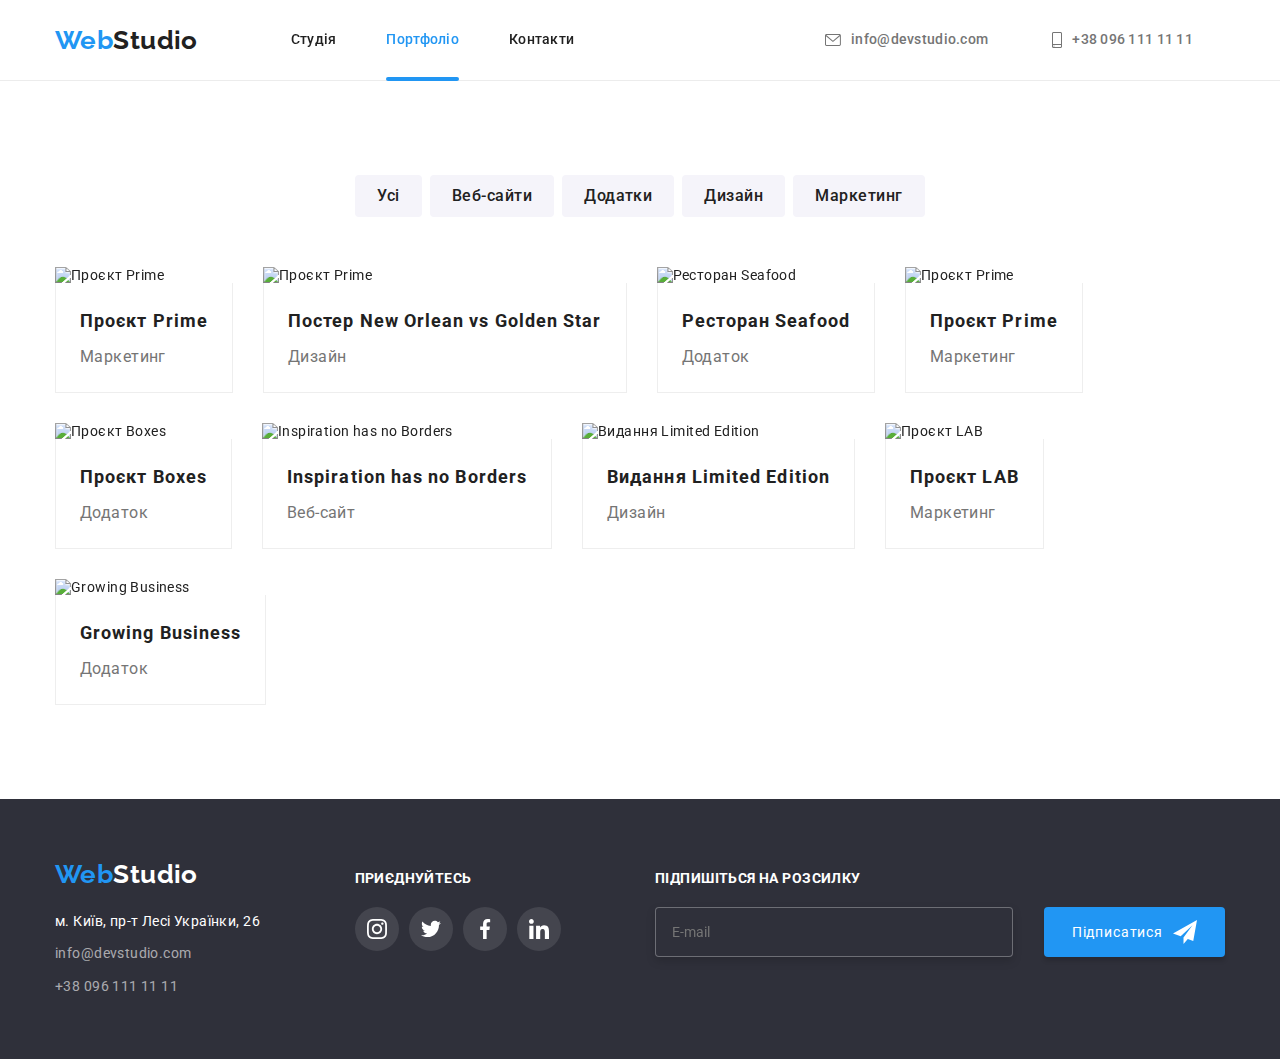
==== commit 4f1b7b03: "hot fix" ====
--- a/portfolio.html
+++ b/portfolio.html
@@ -82,7 +82,7 @@
                     <li class="portfolio-cards__item">
                         <a href="" class="portfolio-cards__link">
                             <div class="portfolio-item__wrap">
-                                <img src="./img/porfolio_1.jpg" srcset="./img/porfolio_1_2x.jpg 2x" class="portfolio-cards__img"  width="width: 370px" alt="Проєкт Prime">
+                                <img src="./img/porfolio_1.jpg" class="portfolio-cards__img"  width="width: 370px" alt="Проєкт Prime">
                                 <div class="portfolio-cards__overlay">
                                     <p class="portfolio-overlay__text">Ресурс пропонує комплексні пропозиції з різним рівнем функціоналу та сервісів. Все це дозволить відвідувачу отримати вичерпні відомості про компанію чи приватну особу.</p>
                                 </div>
@@ -97,7 +97,7 @@
                     <li class="portfolio-cards__item">
                         <a href="" class="portfolio-cards__link">
                             <div class="portfolio-item__wrap">
-                                <img src="./img/porfolio_2.jpg" srcset="./img/porfolio_2_2x.jpg 2x" class="portfolio-cards__img" width="width: 370px" alt="Проєкт Prime">
+                                <img src="./img/porfolio_2.jpg" class="portfolio-cards__img" width="width: 370px" alt="Проєкт Prime">
                                 <div class="portfolio-cards__overlay">
                                     <p class="portfolio-overlay__text">Ресурс пропонує комплексні пропозиції з різним рівнем функціоналу та сервісів. Все це дозволить відвідувачу отримати вичерпні відомості про компанію чи приватну особу.</p>
                                 </div>
@@ -112,7 +112,7 @@
                     <li class="portfolio-cards__item">
                         <a href="" class="portfolio-cards__link">
                             <div class="portfolio-item__wrap">
-                                <img src="./img/porfolio_3.jpg" srcset="./img/porfolio_3_2x.jpg 2x" class="portfolio-cards__img" width="width: 370px" alt="Ресторан Seafood">
+                                <img src="./img/porfolio_3.jpg" class="portfolio-cards__img" width="width: 370px" alt="Ресторан Seafood">
                                 <div class="portfolio-cards__overlay">
                                     <p class="portfolio-overlay__text">Ресурс пропонує комплексні пропозиції з різним рівнем функціоналу та сервісів. Все це дозволить відвідувачу отримати вичерпні відомості про компанію чи приватну особу.</p>
                                 </div>
@@ -127,7 +127,7 @@
                     <li class="portfolio-cards__item">
                         <a href="" class="portfolio-cards__link">
                             <div class="portfolio-item__wrap">
-                                <img src="./img/porfolio_4.jpg" srcset="./img/porfolio_4_2x.jpg 2x" class="portfolio-cards__img" width="width: 370px" alt="Проєкт Prime">
+                                <img src="./img/porfolio_4.jpg" class="portfolio-cards__img" width="width: 370px" alt="Проєкт Prime">
                                 <div class="portfolio-cards__overlay">
                                     <p class="portfolio-overlay__text">Ресурс пропонує комплексні пропозиції з різним рівнем функціоналу та сервісів. Все це дозволить відвідувачу отримати вичерпні відомості про компанію чи приватну особу.</p>
                                 </div>
@@ -142,7 +142,7 @@
                     <li class="portfolio-cards__item">
                         <a href="" class="portfolio-cards__link">
                             <div class="portfolio-item__wrap">
-                                <img src="./img/porfolio_5.jpg" srcset="./img/porfolio_5_2x.jpg 2x" class="portfolio-cards__img" width="width: 370px" alt="Проєкт Boxes">
+                                <img src="./img/porfolio_5.jpg" class="portfolio-cards__img" width="width: 370px" alt="Проєкт Boxes">
                                 <div class="portfolio-cards__overlay">
                                     <p class="portfolio-overlay__text">Ресурс пропонує комплексні пропозиції з різним рівнем функціоналу та сервісів. Все це дозволить відвідувачу отримати вичерпні відомості про компанію чи приватну особу.</p>
                                 </div>
@@ -157,7 +157,7 @@
                     <li class="portfolio-cards__item">
                         <a href="" class="portfolio-cards__link">
                             <div class="portfolio-item__wrap">
-                                <img src="./img/porfolio_6.jpg" srcset="./img/porfolio_6_2x.jpg 2x" class="portfolio-cards__img" width="width: 370px" alt="Inspiration has no Borders">
+                                <img src="./img/porfolio_6.jpg" class="portfolio-cards__img" width="width: 370px" alt="Inspiration has no Borders">
                                 <div class="portfolio-cards__overlay">
                                     <p class="portfolio-overlay__text">Ресурс пропонує комплексні пропозиції з різним рівнем функціоналу та сервісів. Все це дозволить відвідувачу отримати вичерпні відомості про компанію чи приватну особу.</p>
                                 </div>
@@ -172,7 +172,7 @@
                     <li class="portfolio-cards__item">
                         <a href="" class="portfolio-cards__link">
                             <div class="portfolio-item__wrap">
-                                <img src="./img/porfolio_7.jpg" srcset="./img/porfolio_7_2x.jpg 2x" class="portfolio-cards__img" width="width: 370px" alt="Видання Limited Edition">
+                                <img src="./img/porfolio_7.jpg" class="portfolio-cards__img" width="width: 370px" alt="Видання Limited Edition">
                                 <div class="portfolio-cards__overlay">
                                     <p class="portfolio-overlay__text">Ресурс пропонує комплексні пропозиції з різним рівнем функціоналу та сервісів. Все це дозволить відвідувачу отримати вичерпні відомості про компанію чи приватну особу.</p>
                                 </div>
@@ -187,7 +187,7 @@
                     <li class="portfolio-cards__item">
                         <a href="" class="portfolio-cards__link">
                             <div class="portfolio-item__wrap">
-                                <img src="./img/porfolio_8.jpg" srcset="./img/porfolio_8_2x.jpg 2x" class="portfolio-cards__img" width="width: 370px" alt="Проєкт LAB">
+                                <img src="./img/porfolio_8.jpg" class="portfolio-cards__img" width="width: 370px" alt="Проєкт LAB">
                                 <div class="portfolio-cards__overlay">
                                     <p class="portfolio-overlay__text">Ресурс пропонує комплексні пропозиції з різним рівнем функціоналу та сервісів. Все це дозволить відвідувачу отримати вичерпні відомості про компанію чи приватну особу.</p>
                                 </div>
@@ -202,7 +202,7 @@
                     <li class="portfolio-cards__item">
                         <a href="" class="portfolio-cards__link">
                             <div class="portfolio-item__wrap">
-                                <img src="./img/porfolio_9.jpg" srcset="./img/porfolio_9_2x.jpg 2x" class="portfolio-cards__img" width="width: 370px" alt="Growing Business">
+                                <img src="./img/porfolio_9.jpg"  class="portfolio-cards__img" width="width: 370px" alt="Growing Business">
                                 <div class="portfolio-cards__overlay">
                                     <p class="portfolio-overlay__text">Ресурс пропонує комплексні пропозиції з різним рівнем функціоналу та сервісів. Все це дозволить відвідувачу отримати вичерпні відомості про компанію чи приватну особу.</p>
                                 </div>
--- a/css/main.min.css
+++ b/css/main.min.css
@@ -1 +1 @@
-:root{--white-color: #FFFFFF;--black-color: #212121;--brand-color: #2196F3;--grey-color: #757575;--dark-grey-color: #2F303A;--snow-color: #F5F4FA;--footer-color: #2F303A;--border-cards-color: #EEEEEE;--svg-color: #AFB1B8;--icons-footer-bg: rgba(255, 255, 255, 0.1);--bg-color-decisions: #C4C4C4}:root{--timing-function: cubic-bezier(0.4, 0, 0.2, 1)}:root{--main-font: "Roboto", sans-serif;--logo-font: "Raleway", sans-serif}:root{--min-mobile-size: min-width: 320px;--max-mobile-size: max-width: 767px;--min-tablet-size: min-width: 768px;--max-tablet-size: max-width: 1599px}body{font-family:var(--main-font);color:var(--white-color);letter-spacing:.03em;font-size:14px}a{color:var(--black-color);text-decoration:none}h1,h2,h3,h4,h5,h6,p{margin:0}img{display:block;max-width:100%;height:auto}ul{list-style:none;margin:0;padding:0}.section{padding:94px 0}@media screen and (min-width: 320px)and (max-width: 767px){.section{padding:60px 0}}@media screen and (min-width: 768px)and (max-width: 1199px){.section{padding:60px 0}}.container{width:1200px;margin:0 auto;padding:0 15px}@media screen and (min-width: 320px)and (max-width: 767px){.container{max-width:100%}}@media screen and (min-width: 768px)and (max-width: 1199px){.container{padding:0 15px;width:100%}}.row{display:-webkit-box;display:-ms-flexbox;display:flex;-webkit-box-align:center;-ms-flex-align:center;align-items:center}@media screen and (min-width: 320px)and (max-width: 767px){.row{width:100%}}.current{color:var(--brand-color);position:relative}.current::before{content:"";left:0;top:45px;position:absolute;background:#2196f3;border-radius:2px;display:block;height:4px;width:100%}.current-mobile{color:var(--brand-color)}.header{border-bottom:1px solid #ececec}@media screen and (min-width: 320px)and (max-width: 767px){.header{position:relative}}.header-mobile__icon{display:none}@media screen and (min-width: 320px)and (max-width: 767px){.header-mobile__icon{width:24px;height:16px;display:inline-block;margin-left:auto}.header-mobile__icon:hover,.header-mobile__icon:focus{fill:var(--brand-color)}}.header-logo__headline{color:var(--black-color)}.logo{font-family:var(--logo-font);font-style:normal;font-weight:700;font-size:26px;line-height:1.19;color:var(--brand-color)}@media screen and (min-width: 320px)and (max-width: 767px){.logo{padding:16px 0;font-size:24px}}.header__list{margin-left:93px;display:-webkit-box;display:-ms-flexbox;display:flex;-webkit-box-pack:center;-ms-flex-pack:center;justify-content:center;gap:50px;list-style:none}@media screen and (min-width: 320px)and (max-width: 767px){.header__list{display:none;opacity:0;pointer-events:none}}.header__list .header-list__link{position:relative;display:block;font-weight:500;line-height:1.14;font-size:14px;letter-spacing:.02em;-webkit-transition-property:color;transition-property:color;-webkit-transition-duration:250ms;transition-duration:250ms;-webkit-transition-timing-function:var(--timing-function);transition-timing-function:var(--timing-function)}.header__list .header-list__link:hover,.header__list .header-list__link:focus{color:var(--brand-color)}.header__list .header-list__link:hover::after,.header__list .header-list__link:focus::after{-webkit-transform:scaleX(1);transform:scaleX(1)}.header__list .header-list__link::after{content:"";left:0;top:45px;position:absolute;background:#2196f3;border-radius:2px;display:block;height:4px;width:100%;-webkit-transform:scaleX(0);transform:scaleX(0);-webkit-transition:-webkit-transform 250ms var(--timing-function);transition:-webkit-transform 250ms var(--timing-function);transition:transform 250ms var(--timing-function);transition:transform 250ms var(--timing-function), -webkit-transform 250ms var(--timing-function)}.header-contacts{display:-webkit-box;display:-ms-flexbox;display:flex;margin-left:auto;padding-top:32px;padding-bottom:32px}@media screen and (min-width: 320px)and (max-width: 767px){.header-contacts{display:none}}@media screen and (min-width: 768px)and (max-width: 1199px){.header-contacts{-webkit-box-orient:vertical;-webkit-box-direction:normal;-ms-flex-direction:column;flex-direction:column;gap:10px;padding:21px 0}}.header-contacts .header-contacts__item{display:-webkit-box;display:-ms-flexbox;display:flex;margin:0 32px}@media screen and (min-width: 768px)and (max-width: 1199px){.header-contacts{-webkit-box-orient:vertical;-webkit-box-direction:normal;-ms-flex-direction:column;flex-direction:column}}.header-contacts .header-contacts__icon{margin-right:10px}.header-contacts .header-contacts__link{color:var(--svg-color);display:-webkit-box;display:-ms-flexbox;display:flex;-webkit-box-align:center;-ms-flex-align:center;align-items:center;color:var(--grey-color);font-weight:500;line-height:1.14;letter-spacing:.02em;-webkit-transition-property:color;transition-property:color;-webkit-transition-duration:250ms;transition-duration:250ms;-webkit-transition-timing-function:var(--timing-function);transition-timing-function:var(--timing-function)}.header-contacts .header-contacts__link:hover,.header-contacts .header-contacts__link:focus{color:var(--brand-color)}.header-contacts .icon-envelope{fill:currentColor;width:16px;height:12px}.header-contacts .icon-phone{fill:currentColor;width:10px;height:16px}.hero{margin:0 auto;max-width:1600px;padding:200px 0;background-image:-webkit-gradient(linear, left top, right top, from(rgba(47, 48, 58, 0.4)), to(rgba(47, 48, 58, 0.4))),url("../img/Img.jpg");background-image:linear-gradient(to right, rgba(47, 48, 58, 0.4), rgba(47, 48, 58, 0.4)),url("../img/Img.jpg");background-repeat:no-repeat;-webkit-box-shadow:0px 4px 4px rgba(0,0,0,.25),0px 4px 4px rgba(0,0,0,.25),0px 4px 4px rgba(0,0,0,.25);box-shadow:0px 4px 4px rgba(0,0,0,.25),0px 4px 4px rgba(0,0,0,.25),0px 4px 4px rgba(0,0,0,.25)}@media screen and (min-width: 320px)and (max-height: 767px){.hero{background-size:cover;background-position:center;padding:118px 0;height:400px;max-height:480px}}@media(min-device-pixel-ratio: 2),(-webkit-min-device-pixel-ratio: 2),(min-resolution: 192dpi),(min-resolution: 2dppx){.hero .box{background-image:url("../img/Header img_2x.jpg")}}.hero .hero__title{width:696px;margin:0 auto;font-style:normal;font-weight:900;font-size:44px;line-height:1.36;text-align:center;letter-spacing:.06em;text-transform:uppercase}@media screen and (min-width: 320px)and (max-width: 767px){.hero .hero__title{font-size:26px;width:100%}}.hero .hero__btn{display:block;margin:0 auto;margin-top:30px;font-family:var(--main-font);width:216px;height:50px;border:none;background:var(--brand-color);-webkit-box-shadow:0px 4px 4px rgba(0,0,0,.15);box-shadow:0px 4px 4px rgba(0,0,0,.15);border-radius:4px;color:var(--white-color);font-weight:700;font-size:16px;line-height:1.875;letter-spacing:.06em}.hero .hero__btn:hover{cursor:pointer}.features-list{display:-webkit-box;display:-ms-flexbox;display:flex;-webkit-box-pack:space-evenly;-ms-flex-pack:space-evenly;justify-content:space-evenly;color:var(--black-color);gap:30px}@media screen and (min-width: 320px)and (max-width: 767px){.features-list{display:block}}@media screen and (min-width: 767px)and (max-width: 1100px){.features-list{-ms-flex-wrap:wrap;flex-wrap:wrap}}@media screen and (min-width: 320px)and (max-width: 767px){.features-list .features-list__item{margin-top:30px}}@media screen and (min-width: 767px)and (max-width: 1199px){.features-list .features-list__item{width:calc((100% - 60px)/2)}}.features-list .features-list__block{background-color:var(--snow-color);height:120px;display:-webkit-box;display:-ms-flexbox;display:flex;-webkit-box-pack:center;-ms-flex-pack:center;justify-content:center;-webkit-box-align:center;-ms-flex-align:center;align-items:center}.features-list .features-list__title{margin-top:30px;font-size:14px}@media screen and (min-width: 0px)and (max-width: 767px){.features-list .features-list__title{text-align:center}}.features-list .features-list__text{margin-top:10px;font-weight:400;color:var(--grey-color);line-height:1.7}.features-list .features-list__icon{width:70px;height:70px}.overflow{position:fixed;top:0;left:0;width:100%;height:100%;background:rgba(0,0,0,.2);opacity:1;-webkit-transition:opacity 250ms cubic-bezier(0.4, 0, 0.2, 1);transition:opacity 250ms cubic-bezier(0.4, 0, 0.2, 1)}.modal{top:50%;left:50%;-webkit-transform:translate(-50%, -50%);transform:translate(-50%, -50%);position:absolute;max-width:528px;max-height:581px;background:#fff;-webkit-box-shadow:0px 1px 3px rgba(0,0,0,.12),0px 1px 1px rgba(0,0,0,.14),0px 2px 1px rgba(0,0,0,.2);box-shadow:0px 1px 3px rgba(0,0,0,.12),0px 1px 1px rgba(0,0,0,.14),0px 2px 1px rgba(0,0,0,.2);border-radius:4px;padding:40px}@media screen and (min-width: 320px)and (max-width: 1199px){.modal{width:100%;max-height:609px}}.modal .modal__text{margin-bottom:12px;text-align:center;color:var(--black-color);font-weight:700;font-size:20px;line-height:1.15}.modal .modal-close__btn{position:absolute;background:#fff;border:1px solid rgba(0,0,0,.1);width:30px;height:30px;border-radius:50%;display:-webkit-box;display:-ms-flexbox;display:flex;-webkit-box-pack:center;-ms-flex-pack:center;justify-content:center;-webkit-box-align:center;-ms-flex-align:center;align-items:center;padding:0;left:92%;top:8px;cursor:pointer;-webkit-transition-property:color;transition-property:color;-webkit-transition-duration:250ms;transition-duration:250ms;-webkit-transition-timing-function:cubic-bezier(0.4, 0, 0.2, 1);transition-timing-function:cubic-bezier(0.4, 0, 0.2, 1)}.modal .modal-close__btn:focus,.modal .modal-close__btn:hover{color:var(--brand-color)}.modal .modal-close__icon{width:18px;height:18px;fill:currentColor}.modal .modal__btn{display:block;margin:0 auto;margin-top:30px;background-color:var(--brand-color);border-radius:4px;border:none;color:var(--white-color);padding:10px 52px;letter-spacing:.06em;font-weight:700;font-size:16px;line-height:1.87;cursor:pointer;font-family:var(--main-font);-webkit-transition-property:-webkit-box-shadow;transition-property:-webkit-box-shadow;transition-property:box-shadow;transition-property:box-shadow, -webkit-box-shadow;-webkit-transition-duration:250ms;transition-duration:250ms;-webkit-transition-timing-function:cubic-bezier(0.4, 0, 0.2, 1);transition-timing-function:cubic-bezier(0.4, 0, 0.2, 1)}.modal .modal__btn:hover,.modal .modal__btn:focus{-webkit-box-shadow:0px 4px 4px rgba(0,0,0,.15);box-shadow:0px 4px 4px rgba(0,0,0,.15)}@media screen and (min-width: 0px)and (max-width: 400px){.modal .modal__btn{margin-top:auto}}.modal-form__label{display:inline-block;margin-top:10px;color:var(--grey-color);font-size:12px}.modal-form__block{margin-top:4px;position:relative}.modal-form__block:focus-within,.modal-form__block:hover{fill:var(--brand-color)}.modal-form__block .modal-form__icon{height:18px;width:18px;position:absolute;top:11px;left:12px;-webkit-transition-property:fill;transition-property:fill;-webkit-transition-duration:250ms;transition-duration:250ms;-webkit-transition-timing-function:cubic-bezier(0.4, 0, 0.2, 1);transition-timing-function:cubic-bezier(0.4, 0, 0.2, 1)}.modal-form__block .modal-form__input{padding-left:42px;border:1px solid rgba(33,33,33,.2);border-radius:4px;width:100%;height:40px;-webkit-transition-property:border,outline;transition-property:border,outline;-webkit-transition-duration:250ms;transition-duration:250ms;-webkit-transition-timing-function:cubic-bezier(0.4, 0, 0.2, 1);transition-timing-function:cubic-bezier(0.4, 0, 0.2, 1)}.modal-form__block .modal-form__input:hover,.modal-form__block .modal-form__input:focus,.modal-form__block .modal-form__input:focus-within{border:1px solid var(--brand-color);outline:none;cursor:pointer}.modal-form__block .modal-form__comment{resize:none;width:100%;height:120px;padding:12px 16px;letter-spacing:.01em;font-size:12px;line-height:1.16;border:1px solid rgba(33,33,33,.2);border-radius:4px;-webkit-transition-property:border,outline,border-radius;transition-property:border,outline,border-radius;-webkit-transition-duration:250ms;transition-duration:250ms;-webkit-transition-timing-function:cubic-bezier(0.4, 0, 0.2, 1);transition-timing-function:cubic-bezier(0.4, 0, 0.2, 1)}.modal-form__block .modal-form__comment::-webkit-input-placeholder{color:rgba(117,117,117,.5)}.modal-form__block .modal-form__comment::-moz-placeholder{color:rgba(117,117,117,.5)}.modal-form__block .modal-form__comment:-ms-input-placeholder{color:rgba(117,117,117,.5)}.modal-form__block .modal-form__comment::-ms-input-placeholder{color:rgba(117,117,117,.5)}.modal-form__block .modal-form__comment::placeholder{color:rgba(117,117,117,.5)}.modal-form__block .modal-form__comment:hover,.modal-form__block .modal-form__comment:focus,.modal-form__block .modal-form__comment:focus-within{border:1px solid var(--brand-color);outline:none;cursor:pointer}.modal-checkbox__block{position:relative;display:-webkit-box;display:-ms-flexbox;display:flex;-webkit-box-pack:center;-ms-flex-pack:center;justify-content:center;-webkit-box-align:center;-ms-flex-align:center;align-items:center;gap:7px;margin-top:20px}@media screen and (min-width: 0px)and (max-width: 400px){.modal-checkbox__block{margin-top:auto}}.modal-checkbox__block .modal-checkbox__label{color:var(--grey-color);display:-webkit-box;display:-ms-flexbox;display:flex;-webkit-box-align:center;-ms-flex-align:center;align-items:center;gap:7px;line-height:1.71}.modal-checkbox__block .modal-checkbox__label:hover{cursor:pointer}@media screen and (min-width: 0px)and (max-width: 767px){.modal-checkbox__block .modal-checkbox__label{line-height:1.2}}.modal-checkbox__block .modal-checkbox__link{color:var(--brand-color);text-decoration:underline}.modal-checkbox__block .modal-checkbox__input{-webkit-appearance:none;-moz-appearance:none;appearance:none;width:16px;height:15px}.modal-checkbox__block .modal-checkbox__input:checked+.non-checked+.is-checked{fill:var(--white-color);background-color:var(--brand-color);border-radius:2px}.modal-checkbox__block .modal-checkbox__icon{position:absolute;width:16px;height:15px;left:20px;-webkit-transition-property:fill,background-color;transition-property:fill,background-color;-webkit-transition-duration:250ms;transition-duration:250ms;-webkit-transition-timing-function:cubic-bezier(0.4, 0, 0.2, 1);transition-timing-function:cubic-bezier(0.4, 0, 0.2, 1)}@media screen and (min-width: 0px)and (max-width: 550px){.modal-checkbox__block .modal-checkbox__icon{left:0}}.modal-checkbox__block .is-checked{fill:none}.visually-hidden{position:absolute;width:1px;height:1px;margin:-1px;border:0;padding:0;overflow:hidden}.is-hidden{opacity:0;pointer-events:none}.actions{padding-top:0}@media screen and (min-width: 320px)and (max-width: 1199px){.actions{display:none}}.actions .actions__title{font-style:normal;font-size:36px;line-height:1.16;text-align:center;color:var(--black-color)}.actions .actions-list{margin-top:50px;display:-webkit-box;display:-ms-flexbox;display:flex;gap:30px}.actions .actions-list__item{position:relative}.actions .actions-list__text{display:-webkit-box;display:-ms-flexbox;display:flex;-webkit-box-pack:center;-ms-flex-pack:center;justify-content:center;-webkit-box-align:center;-ms-flex-align:center;align-items:center;position:absolute;width:100%;height:70px;bottom:0;background:rgba(47,48,58,.8);font-weight:700;text-transform:uppercase}.team{background:var(--snow-color)}.team .team__title{font-style:normal;font-weight:700;font-size:36px;line-height:1.16;text-align:center;color:var(--black-color)}@media screen and (min-width: 0px)and (max-width: 767px){.team .team__title{font-size:28px;line-height:1.17}}.team .team-list{display:-webkit-box;display:-ms-flexbox;display:flex;gap:30px;margin-top:50px}@media screen and (min-width: 320px)and (max-width: 767px){.team .team-list{-webkit-box-orient:vertical;-webkit-box-direction:normal;-ms-flex-direction:column;flex-direction:column;-webkit-box-align:center;-ms-flex-align:center;align-items:center}}@media screen and (min-width: 768px)and (max-width: 1199px){.team .team-list{-ms-flex-wrap:wrap;flex-wrap:wrap;-webkit-box-pack:center;-ms-flex-pack:center;justify-content:center}}.team .team-list__item{background:var(--white-color);font-size:16px;-webkit-box-shadow:0px 1px 3px rgba(0,0,0,.12),0px 1px 1px rgba(0,0,0,.14),0px 2px 1px rgba(0,0,0,.2);box-shadow:0px 1px 3px rgba(0,0,0,.12),0px 1px 1px rgba(0,0,0,.14),0px 2px 1px rgba(0,0,0,.2);border-radius:0px 0px 4px 4px}.team .team-list__block{padding:30px 0}.team .team-list__title{color:var(--black-color);text-align:center;font-weight:500;font-size:16px;font-family:var(--main-font);line-height:1.18}.team .team-list__text{color:var(--grey-color);line-height:1.35;text-align:center;margin-top:10px;margin-bottom:16px}.team .team-list__icons{display:-webkit-box;display:-ms-flexbox;display:flex;-webkit-box-pack:center;-ms-flex-pack:center;justify-content:center;gap:10px}.team .team-icon{fill:currentColor;width:20px;height:20px}.team .team-icon__link{color:var(--svg-color);display:-webkit-box;display:-ms-flexbox;display:flex;-webkit-box-pack:center;-ms-flex-pack:center;justify-content:center;-webkit-box-align:center;-ms-flex-align:center;align-items:center;height:44px;width:44px;border-radius:50%;-webkit-transition-property:background-color,color;transition-property:background-color,color;-webkit-transition-duration:250ms;transition-duration:250ms;-webkit-transition-timing-function:cubic-bezier(0.4, 0, 0.2, 1);transition-timing-function:cubic-bezier(0.4, 0, 0.2, 1)}.team .team-icon__link:hover,.team .team-icon__link:focus{color:var(--white-color);border-radius:50%;border:1px solid var(--brand-color);background-color:var(--brand-color)}.clients__title{color:var(--black-color);font-size:36px;font-weight:700;font-family:var(--main-font);line-height:1.16;text-align:center}.clients-list{display:-webkit-box;display:-ms-flexbox;display:flex;margin-top:50px;gap:30px}@media screen and (min-width: 320px)and (max-width: 767px){.clients-list{-ms-flex-wrap:wrap;flex-wrap:wrap;-webkit-box-pack:center;-ms-flex-pack:center;justify-content:center}}@media screen and (min-width: 768px)and (max-width: 1199px){.clients-list{-ms-flex-wrap:wrap;flex-wrap:wrap;-webkit-box-pack:center;-ms-flex-pack:center;justify-content:center}}.clients-list .clients-list__item{width:170px;height:92px;display:-webkit-box;display:-ms-flexbox;display:flex;-webkit-box-align:center;-ms-flex-align:center;align-items:center}@media screen and (min-width: 320px)and (max-width: 767px){.clients-list .clients-list__item{width:calc((100% - 60px)/2)}}@media screen and (min-width: 768px)and (max-width: 1199px){.clients-list .clients-list__item{width:calc((100% - 90px)/3)}}.clients-list .clients-list__link{display:-webkit-box;display:-ms-flexbox;display:flex;-webkit-box-align:center;-ms-flex-align:center;align-items:center;-webkit-box-pack:center;-ms-flex-pack:center;justify-content:center;height:100%;width:100%;border:1px solid var(--svg-color);border-radius:4px;color:var(--svg-color);-webkit-transition-property:border,color;transition-property:border,color;-webkit-transition-duration:250ms;transition-duration:250ms;-webkit-transition-timing-function:cubic-bezier(0.4, 0, 0.2, 1);transition-timing-function:cubic-bezier(0.4, 0, 0.2, 1)}.clients-list .clients-list__link:hover,.clients-list .clients-list__link:focus{border-color:var(--brand-color);color:var(--brand-color)}.clients-list .clients-list__icon{fill:currentColor;width:106px;height:60px}.footer{background:var(--footer-color);padding:60px 0}.footer .container{display:-webkit-box;display:-ms-flexbox;display:flex;-webkit-box-pack:justify;-ms-flex-pack:justify;justify-content:space-between;-webkit-box-align:baseline;-ms-flex-align:baseline;align-items:baseline}@media screen and (min-width: 320px)and (max-width: 767px){.footer .container{display:block;text-align:center}}@media screen and (min-width: 768px)and (max-width: 1199px){.footer .container{-ms-flex-wrap:wrap;flex-wrap:wrap;-ms-flex-pack:distribute;justify-content:space-around}}.footer .footer-contacts__block{display:inline-block}.footer .footer-contacts__logo{color:var(--white-color)}.footer .logo{font-family:var(--logo-font);font-style:normal;font-weight:700;font-size:26px;line-height:1.19;color:var(--brand-color)}.footer .footer-address__block{margin-top:20px}.footer .footer-address__text{line-height:1.7;font-style:normal;font-size:14px}.footer .footer-contacts__list{line-height:1.7;font-style:normal}.footer .footer-contacts__item{margin-top:9px}.footer .footer-contacts__link{color:rgba(255,255,255,.6);-webkit-transition-property:color;transition-property:color;-webkit-transition-duration:250ms;transition-duration:250ms;-webkit-transition-timing-function:var(--timing-function);transition-timing-function:var(--timing-function)}.footer .footer-contacts__link:hover,.footer .footer-contacts__link:focus{color:var(--brand-color)}@media screen and (min-width: 320px)and (max-width: 767px){.footer-subscribe__block{margin:60px 0}}.footer-subscribe__text{text-transform:uppercase;font-weight:700;line-height:1.14;letter-spacing:.03em}@media screen and (min-width: 320px)and (max-width: 767px){.footer-subscribe__text{text-align:center}}.footer-subscribe__list{display:-webkit-box;display:-ms-flexbox;display:flex;-webkit-box-pack:center;-ms-flex-pack:center;justify-content:center;gap:10px;margin-top:20px}.footer-subscribe__list .footer-subscribe__link{background-color:var(--icons-footer-bg);display:-webkit-box;display:-ms-flexbox;display:flex;-webkit-box-pack:center;-ms-flex-pack:center;justify-content:center;-webkit-box-align:center;-ms-flex-align:center;align-items:center;height:44px;width:44px;border-radius:50%;-webkit-transition-property:background-color,color;transition-property:background-color,color;-webkit-transition-duration:250ms;transition-duration:250ms;-webkit-transition-timing-function:cubic-bezier(0.4, 0, 0.2, 1);transition-timing-function:cubic-bezier(0.4, 0, 0.2, 1)}.footer-subscribe__list .footer-subscribe__link:hover,.footer-subscribe__list .footer-subscribe__link:focus{color:var(--white-color);border-radius:50%;border:1px solid var(--brand-color);background-color:var(--brand-color)}.footer-subscribe__list .footer-subscribe__icon{width:20px;height:20px;fill:var(--white-color)}@media screen and (min-width: 768px)and (max-width: 1199px){.subscribe-footer__block{margin-top:60px;text-align:center;display:-webkit-box;display:-ms-flexbox;display:flex;-webkit-box-orient:vertical;-webkit-box-direction:normal;-ms-flex-direction:column;flex-direction:column;-webkit-box-pack:center;-ms-flex-pack:center;justify-content:center;width:calc((100% - 300px)/1)}}.subscribe-footer__block .subscribe-footer__text{font-weight:700;text-transform:uppercase;line-height:1.14}.subscribe-footer__block .subscribe-footer__form{display:-webkit-box;display:-ms-flexbox;display:flex;margin-top:20px}@media screen and (min-width: 320px)and (max-width: 767px){.subscribe-footer__block .subscribe-footer__form{-webkit-box-orient:vertical;-webkit-box-direction:normal;-ms-flex-direction:column;flex-direction:column}}@media screen and (min-width: 768px)and (max-width: 1199px){.subscribe-footer__block .subscribe-footer__form{-webkit-box-orient:vertical;-webkit-box-direction:normal;-ms-flex-direction:column;flex-direction:column;-webkit-box-align:center;-ms-flex-align:center;align-items:center;gap:20px}}.subscribe-footer__block .subscribe-footer__label{width:100%}.subscribe-footer__block .subscribe-footer__input{width:358px;height:50px;border:1px solid rgba(255,255,255,.3);-webkit-filter:drop-shadow(0px 4px 4px rgba(0, 0, 0, 0.15));filter:drop-shadow(0px 4px 4px rgba(0, 0, 0, 0.15));border-radius:4px;background-color:var(--footer-color);outline:none;padding-left:16px;color:rgba(255,255,255,.3)}@media screen and (min-width: 0px)and (max-width: 767px){.subscribe-footer__block .subscribe-footer__input{width:100%}}.subscribe-footer__block .subscribe-footer__btn{display:-webkit-box;display:-ms-flexbox;display:flex;-webkit-box-pack:center;-ms-flex-pack:center;justify-content:center;-webkit-box-align:center;-ms-flex-align:center;align-items:center;gap:10px;margin-left:12px;letter-spacing:.06em;border:none;width:200px;height:50px;background:#2196f3;-webkit-box-shadow:0px 4px 4px rgba(0,0,0,.15);box-shadow:0px 4px 4px rgba(0,0,0,.15);border-radius:4px;color:var(--white-color);cursor:pointer;padding:0 28px}@media screen and (min-width: 320px)and (max-width: 767px){.subscribe-footer__block .subscribe-footer__btn{margin:0 auto;margin-top:20px}}@media screen and (min-width: 768px)and (max-width: 1199px){.subscribe-footer__block .subscribe-footer__btn{width:200px}}.subscribe-footer__block .subscribe-footer__icon{width:24px;height:24px;fill:var(--white-color)}.portfolio-list__btn{display:-webkit-box;display:-ms-flexbox;display:flex;-webkit-box-pack:center;-ms-flex-pack:center;justify-content:center;gap:8px;row-gap:15px}@media screen and (min-width: 320px)and (max-width: 767px){.portfolio-list__btn{-webkit-box-pack:start;-ms-flex-pack:start;justify-content:flex-start;-ms-flex-wrap:wrap;flex-wrap:wrap}}.portfolio-list__btn .portfolio-item__btn{background-color:var(--snow-color);border-radius:4px;padding:8px 22px;color:var(--black-color);font-family:var(--main-font);font-weight:500;font-size:16px;border:none;line-height:1.625;letter-spacing:.03em;cursor:pointer;-webkit-transition-property:background-color,color,-webkit-box-shadow;transition-property:background-color,color,-webkit-box-shadow;transition-property:background-color,color,box-shadow;transition-property:background-color,color,box-shadow,-webkit-box-shadow;-webkit-transition-duration:250ms;transition-duration:250ms;-webkit-transition-timing-function:cubic-bezier(0.4, 0, 0.2, 1);transition-timing-function:cubic-bezier(0.4, 0, 0.2, 1)}.portfolio-list__btn .portfolio-item__btn:hover,.portfolio-list__btn .portfolio-item__btn:focus{background:var(--brand-color);color:var(--white-color);-webkit-box-shadow:0px 3px 1px rgba(0,0,0,.1),0px 1px 2px rgba(0,0,0,.08),0px 2px 2px rgba(0,0,0,.12);box-shadow:0px 3px 1px rgba(0,0,0,.1),0px 1px 2px rgba(0,0,0,.08),0px 2px 2px rgba(0,0,0,.12)}.portfolio-cards__list{display:-webkit-box;display:-ms-flexbox;display:flex;-ms-flex-wrap:wrap;flex-wrap:wrap;gap:30px;margin-top:50px}@media screen and (min-width: 320px)and (max-width: 767px){.portfolio-cards__list{-webkit-box-pack:center;-ms-flex-pack:center;justify-content:center}}@media screen and (min-width: 768px)and (max-width: 1199px){.portfolio-cards__list{-webkit-box-pack:center;-ms-flex-pack:center;justify-content:center}}.portfolio-cards__list .portfolio-cards__link{display:inline-block;-webkit-transition-property:-webkit-box-shadow;transition-property:-webkit-box-shadow;transition-property:box-shadow;transition-property:box-shadow, -webkit-box-shadow;-webkit-transition-duration:250ms;transition-duration:250ms;-webkit-transition-timing-function:cubic-bezier(0.4, 0, 0.2, 1);transition-timing-function:cubic-bezier(0.4, 0, 0.2, 1)}.portfolio-cards__list .portfolio-cards__link:hover,.portfolio-cards__list .portfolio-cards__link:focus{-webkit-box-shadow:0px 1px 1px rgba(0,0,0,.12),0px 4px 4px rgba(0,0,0,.06),1px 4px 6px rgba(0,0,0,.16);box-shadow:0px 1px 1px rgba(0,0,0,.12),0px 4px 4px rgba(0,0,0,.06),1px 4px 6px rgba(0,0,0,.16)}.portfolio-cards__list .portfolio-cards__link:hover .portfolio-cards__overlay,.portfolio-cards__list .portfolio-cards__link:focus .portfolio-cards__overlay{-webkit-transform:translateY(0);transform:translateY(0)}.portfolio-cards__list .portfolio-item__wrap{overflow:hidden;position:relative}.portfolio-cards__list .portfolio-cards__overlay{position:absolute;top:0;left:0;margin-top:1px;padding:63px 24px;color:var(--white-color);width:370px;height:294px;background-color:rgba(33,150,243,.9);-webkit-transform:translateY(100%);transform:translateY(100%);-webkit-transition:-webkit-transform 250ms cubic-bezier(0.4, 0, 0.2, 1);transition:-webkit-transform 250ms cubic-bezier(0.4, 0, 0.2, 1);transition:transform 250ms cubic-bezier(0.4, 0, 0.2, 1);transition:transform 250ms cubic-bezier(0.4, 0, 0.2, 1), -webkit-transform 250ms cubic-bezier(0.4, 0, 0.2, 1)}@media screen and (min-width: 320px)and (max-width: 767px){.portfolio-cards__list .portfolio-cards__overlay{width:100%}}.portfolio-cards__list .portfolio-cards__img{width:354px}@media screen and (min-width: 320px)and (max-width: 767px){.portfolio-cards__list .portfolio-cards__img{width:100%}}@media screen and (min-width: 768px)and (max-width: 1199px){.portfolio-cards__list .portfolio-cards__img{max-width:354px}}.portfolio-cards__list .portfolio-overlay__text{font-size:18px;line-height:1.55}.portfolio-cards__list .portfolio-item__block{padding:20px 24px;border-left:1px solid var(--border-cards-color);border-right:1px solid var(--border-cards-color);border-bottom:1px solid var(--border-cards-color)}.portfolio-cards__list .portfolio-item__header{font-weight:700;font-size:18px;color:var(--black-color);letter-spacing:.06em;line-height:2}.portfolio-cards__list .portfolio-item__text{margin-top:4px;font-size:16px;color:var(--grey-color);line-height:1.8}.header-mobile{position:fixed;top:0;left:0;height:100%;width:100%;padding:48px 40px;background-color:var(--white-color);display:-webkit-box;display:-ms-flexbox;display:flex;-webkit-box-orient:vertical;-webkit-box-direction:normal;-ms-flex-direction:column;flex-direction:column;overflow:hidden;-webkit-transition:opacity 250ms cubic-bezier(0.4, 0, 0.2, 1);transition:opacity 250ms cubic-bezier(0.4, 0, 0.2, 1)}.header-mobile .header-mobile__icon-close{position:absolute;top:20px;right:20px;width:18px;height:18px}.header-mobile .header-mobile__icon-close:hover,.header-mobile .header-mobile__icon-close:focus{fill:var(--brand-color)}.header-mobile__list{display:-webkit-box;display:-ms-flexbox;display:flex;-webkit-box-orient:vertical;-webkit-box-direction:normal;-ms-flex-direction:column;flex-direction:column;gap:35px}.header-mobile__list .header-mobile__list-link{font-weight:500;font-size:40px;letter-spacing:.02em;line-height:1.17}.header-mobile__list .header-mobile__list-link:hover,.header-mobile__list .header-mobile__list-link:focus{color:var(--brand-color)}.header-mobile__contacts{margin-top:auto}.header-mobile__contacts-item{font-weight:500;font-size:34px}.header-mobile__contacts-item .header-mobile__contacts-link{color:var(--brand-color);line-height:1.17}.header-mobile__contacts-item:last-child{font-size:24px;margin-top:32px}.header-mobile__contacts-item:last-child .header-mobile__contacts-link{color:var(--grey-color)}.header-mobile__social{display:-webkit-box;display:-ms-flexbox;display:flex;-webkit-box-pack:start;-ms-flex-pack:start;justify-content:flex-start;-ms-flex-wrap:wrap;flex-wrap:wrap;gap:10px;margin-top:64px}.header-mobile__social-item:not(:last-child){padding-right:10px;border-right:1px solid rgba(33,33,33,.2)}.header-mobile__social-item .header-mobile__social-link{color:var(--brand-color);font-weight:500;font-size:18px;line-height:1.22}/*# sourceMappingURL=main.min.css.map */+:root{--white-color: #FFFFFF;--black-color: #212121;--brand-color: #2196F3;--grey-color: #757575;--dark-grey-color: #2F303A;--snow-color: #F5F4FA;--footer-color: #2F303A;--border-cards-color: #EEEEEE;--svg-color: #AFB1B8;--icons-footer-bg: rgba(255, 255, 255, 0.1);--bg-color-decisions: #C4C4C4}:root{--timing-function: cubic-bezier(0.4, 0, 0.2, 1)}:root{--main-font: "Roboto", sans-serif;--logo-font: "Raleway", sans-serif}:root{--min-mobile-size: min-width: 320px;--max-mobile-size: max-width: 767px;--min-tablet-size: min-width: 768px;--max-tablet-size: max-width: 1599px}body{font-family:var(--main-font);color:var(--white-color);letter-spacing:.03em;font-size:14px}a{color:var(--black-color);text-decoration:none}h1,h2,h3,h4,h5,h6,p{margin:0}img{display:block;max-width:100%;height:auto}ul{list-style:none;margin:0;padding:0}.section{padding:94px 0}@media screen and (min-width: 320px)and (max-width: 767px){.section{padding:60px 0}}@media screen and (min-width: 768px)and (max-width: 1199px){.section{padding:60px 0}}.container{width:1200px;margin:0 auto;padding:0 15px}@media screen and (min-width: 320px)and (max-width: 767px){.container{max-width:100%}}@media screen and (min-width: 768px)and (max-width: 1199px){.container{padding:0 15px;width:100%}}.row{display:-webkit-box;display:-ms-flexbox;display:flex;-webkit-box-align:center;-ms-flex-align:center;align-items:center}@media screen and (min-width: 320px)and (max-width: 767px){.row{width:100%}}.current{color:var(--brand-color);position:relative}.current::before{content:"";left:0;top:45px;position:absolute;background:#2196f3;border-radius:2px;display:block;height:4px;width:100%}.current-mobile{color:var(--brand-color)}.header{border-bottom:1px solid #ececec}@media screen and (min-width: 320px)and (max-width: 767px){.header{position:relative}}.header-mobile__icon{display:none}@media screen and (min-width: 320px)and (max-width: 767px){.header-mobile__icon{width:24px;height:16px;display:inline-block;margin-left:auto}.header-mobile__icon:hover,.header-mobile__icon:focus{fill:var(--brand-color)}}.header-logo__headline{color:var(--black-color)}.logo{font-family:var(--logo-font);font-style:normal;font-weight:700;font-size:26px;line-height:1.19;color:var(--brand-color)}@media screen and (min-width: 320px)and (max-width: 767px){.logo{padding:16px 0;font-size:24px}}.header__list{margin-left:93px;display:-webkit-box;display:-ms-flexbox;display:flex;-webkit-box-pack:center;-ms-flex-pack:center;justify-content:center;gap:50px;list-style:none}@media screen and (min-width: 320px)and (max-width: 767px){.header__list{display:none;opacity:0;pointer-events:none}}.header__list .header-list__link{position:relative;display:block;font-weight:500;line-height:1.14;font-size:14px;letter-spacing:.02em;-webkit-transition-property:color;transition-property:color;-webkit-transition-duration:250ms;transition-duration:250ms;-webkit-transition-timing-function:var(--timing-function);transition-timing-function:var(--timing-function)}.header__list .header-list__link:hover,.header__list .header-list__link:focus{color:var(--brand-color)}.header__list .header-list__link:hover::after,.header__list .header-list__link:focus::after{-webkit-transform:scaleX(1);transform:scaleX(1)}.header__list .header-list__link::after{content:"";left:0;top:45px;position:absolute;background:#2196f3;border-radius:2px;display:block;height:4px;width:100%;-webkit-transform:scaleX(0);transform:scaleX(0);-webkit-transition:-webkit-transform 250ms var(--timing-function);transition:-webkit-transform 250ms var(--timing-function);transition:transform 250ms var(--timing-function);transition:transform 250ms var(--timing-function), -webkit-transform 250ms var(--timing-function)}.header-contacts{display:-webkit-box;display:-ms-flexbox;display:flex;margin-left:auto;padding-top:32px;padding-bottom:32px}@media screen and (min-width: 320px)and (max-width: 767px){.header-contacts{display:none}}@media screen and (min-width: 768px)and (max-width: 1199px){.header-contacts{-webkit-box-orient:vertical;-webkit-box-direction:normal;-ms-flex-direction:column;flex-direction:column;gap:10px;padding:21px 0}}.header-contacts .header-contacts__item{display:-webkit-box;display:-ms-flexbox;display:flex;margin:0 32px}@media screen and (min-width: 768px)and (max-width: 1199px){.header-contacts{-webkit-box-orient:vertical;-webkit-box-direction:normal;-ms-flex-direction:column;flex-direction:column}}.header-contacts .header-contacts__icon{margin-right:10px}.header-contacts .header-contacts__link{color:var(--svg-color);display:-webkit-box;display:-ms-flexbox;display:flex;-webkit-box-align:center;-ms-flex-align:center;align-items:center;color:var(--grey-color);font-weight:500;line-height:1.14;letter-spacing:.02em;-webkit-transition-property:color;transition-property:color;-webkit-transition-duration:250ms;transition-duration:250ms;-webkit-transition-timing-function:var(--timing-function);transition-timing-function:var(--timing-function)}.header-contacts .header-contacts__link:hover,.header-contacts .header-contacts__link:focus{color:var(--brand-color)}.header-contacts .icon-envelope{fill:currentColor;width:16px;height:12px}.header-contacts .icon-phone{fill:currentColor;width:10px;height:16px}.hero{margin:0 auto;max-width:1600px;padding:200px 0;background-image:-webkit-gradient(linear, left top, right top, from(rgba(47, 48, 58, 0.4)), to(rgba(47, 48, 58, 0.4))),url("../img/Img.jpg");background-image:linear-gradient(to right, rgba(47, 48, 58, 0.4), rgba(47, 48, 58, 0.4)),url("../img/Img.jpg");background-repeat:no-repeat;-webkit-box-shadow:0px 4px 4px rgba(0,0,0,.25),0px 4px 4px rgba(0,0,0,.25),0px 4px 4px rgba(0,0,0,.25);box-shadow:0px 4px 4px rgba(0,0,0,.25),0px 4px 4px rgba(0,0,0,.25),0px 4px 4px rgba(0,0,0,.25)}@media screen and (min-width: 320px)and (max-height: 767px){.hero{background-size:cover;background-position:center;padding:118px 0;height:400px;max-height:480px}}@media(min-device-pixel-ratio: 2),(-webkit-min-device-pixel-ratio: 2),(min-resolution: 192dpi),(min-resolution: 2dppx){.hero .box{background-image:url("../img/Header img_2x.jpg")}}.hero .hero__title{width:696px;margin:0 auto;font-style:normal;font-weight:900;font-size:44px;line-height:1.36;text-align:center;letter-spacing:.06em;text-transform:uppercase}@media screen and (min-width: 320px)and (max-width: 767px){.hero .hero__title{font-size:26px;width:100%}}.hero .hero__btn{display:block;margin:0 auto;margin-top:30px;font-family:var(--main-font);width:216px;height:50px;border:none;background:var(--brand-color);-webkit-box-shadow:0px 4px 4px rgba(0,0,0,.15);box-shadow:0px 4px 4px rgba(0,0,0,.15);border-radius:4px;color:var(--white-color);font-weight:700;font-size:16px;line-height:1.875;letter-spacing:.06em}.hero .hero__btn:hover{cursor:pointer}.features-list{display:-webkit-box;display:-ms-flexbox;display:flex;-webkit-box-pack:space-evenly;-ms-flex-pack:space-evenly;justify-content:space-evenly;color:var(--black-color);gap:30px}@media screen and (min-width: 320px)and (max-width: 767px){.features-list{display:block}}@media screen and (min-width: 767px)and (max-width: 1100px){.features-list{-ms-flex-wrap:wrap;flex-wrap:wrap}}@media screen and (min-width: 320px)and (max-width: 767px){.features-list .features-list__item{margin-top:30px}}@media screen and (min-width: 767px)and (max-width: 1199px){.features-list .features-list__item{width:calc((100% - 60px)/2)}}.features-list .features-list__block{background-color:var(--snow-color);height:120px;display:-webkit-box;display:-ms-flexbox;display:flex;-webkit-box-pack:center;-ms-flex-pack:center;justify-content:center;-webkit-box-align:center;-ms-flex-align:center;align-items:center}.features-list .features-list__title{margin-top:30px;font-size:14px}@media screen and (min-width: 0px)and (max-width: 767px){.features-list .features-list__title{text-align:center}}.features-list .features-list__text{margin-top:10px;font-weight:400;color:var(--grey-color);line-height:1.7}.features-list .features-list__icon{width:70px;height:70px}.overflow{position:fixed;top:0;left:0;width:100%;height:100%;background:rgba(0,0,0,.2);opacity:1;-webkit-transition:opacity 250ms cubic-bezier(0.4, 0, 0.2, 1);transition:opacity 250ms cubic-bezier(0.4, 0, 0.2, 1)}.modal{top:50%;left:50%;-webkit-transform:translate(-50%, -50%);transform:translate(-50%, -50%);position:absolute;max-width:528px;max-height:581px;background:#fff;-webkit-box-shadow:0px 1px 3px rgba(0,0,0,.12),0px 1px 1px rgba(0,0,0,.14),0px 2px 1px rgba(0,0,0,.2);box-shadow:0px 1px 3px rgba(0,0,0,.12),0px 1px 1px rgba(0,0,0,.14),0px 2px 1px rgba(0,0,0,.2);border-radius:4px;padding:40px}@media screen and (min-width: 320px)and (max-width: 1199px){.modal{width:100%;max-height:609px}}.modal .modal__text{margin-bottom:12px;text-align:center;color:var(--black-color);font-weight:700;font-size:20px;line-height:1.15}.modal .modal-close__btn{position:absolute;background:#fff;border:1px solid rgba(0,0,0,.1);width:30px;height:30px;border-radius:50%;display:-webkit-box;display:-ms-flexbox;display:flex;-webkit-box-pack:center;-ms-flex-pack:center;justify-content:center;-webkit-box-align:center;-ms-flex-align:center;align-items:center;padding:0;left:92%;top:8px;cursor:pointer;-webkit-transition-property:color;transition-property:color;-webkit-transition-duration:250ms;transition-duration:250ms;-webkit-transition-timing-function:cubic-bezier(0.4, 0, 0.2, 1);transition-timing-function:cubic-bezier(0.4, 0, 0.2, 1)}.modal .modal-close__btn:focus,.modal .modal-close__btn:hover{color:var(--brand-color)}.modal .modal-close__icon{width:18px;height:18px;fill:currentColor}.modal .modal__btn{display:block;margin:0 auto;margin-top:30px;background-color:var(--brand-color);border-radius:4px;border:none;color:var(--white-color);padding:10px 52px;letter-spacing:.06em;font-weight:700;font-size:16px;line-height:1.87;cursor:pointer;font-family:var(--main-font);-webkit-transition-property:-webkit-box-shadow;transition-property:-webkit-box-shadow;transition-property:box-shadow;transition-property:box-shadow, -webkit-box-shadow;-webkit-transition-duration:250ms;transition-duration:250ms;-webkit-transition-timing-function:cubic-bezier(0.4, 0, 0.2, 1);transition-timing-function:cubic-bezier(0.4, 0, 0.2, 1)}.modal .modal__btn:hover,.modal .modal__btn:focus{-webkit-box-shadow:0px 4px 4px rgba(0,0,0,.15);box-shadow:0px 4px 4px rgba(0,0,0,.15)}@media screen and (min-width: 0px)and (max-width: 400px){.modal .modal__btn{margin-top:auto}}.modal-form__label{display:inline-block;margin-top:10px;color:var(--grey-color);font-size:12px}.modal-form__block{margin-top:4px;position:relative}.modal-form__block:focus-within,.modal-form__block:hover{fill:var(--brand-color)}.modal-form__block .modal-form__icon{height:18px;width:18px;position:absolute;top:11px;left:12px;-webkit-transition-property:fill;transition-property:fill;-webkit-transition-duration:250ms;transition-duration:250ms;-webkit-transition-timing-function:cubic-bezier(0.4, 0, 0.2, 1);transition-timing-function:cubic-bezier(0.4, 0, 0.2, 1)}.modal-form__block .modal-form__input{padding-left:42px;border:1px solid rgba(33,33,33,.2);border-radius:4px;width:100%;height:40px;-webkit-transition-property:border,outline;transition-property:border,outline;-webkit-transition-duration:250ms;transition-duration:250ms;-webkit-transition-timing-function:cubic-bezier(0.4, 0, 0.2, 1);transition-timing-function:cubic-bezier(0.4, 0, 0.2, 1)}.modal-form__block .modal-form__input:hover,.modal-form__block .modal-form__input:focus,.modal-form__block .modal-form__input:focus-within{border:1px solid var(--brand-color);outline:none;cursor:pointer}.modal-form__block .modal-form__comment{resize:none;width:100%;height:120px;padding:12px 16px;letter-spacing:.01em;font-size:12px;line-height:1.16;border:1px solid rgba(33,33,33,.2);border-radius:4px;-webkit-transition-property:border,outline,border-radius;transition-property:border,outline,border-radius;-webkit-transition-duration:250ms;transition-duration:250ms;-webkit-transition-timing-function:cubic-bezier(0.4, 0, 0.2, 1);transition-timing-function:cubic-bezier(0.4, 0, 0.2, 1)}.modal-form__block .modal-form__comment::-webkit-input-placeholder{color:rgba(117,117,117,.5)}.modal-form__block .modal-form__comment::-moz-placeholder{color:rgba(117,117,117,.5)}.modal-form__block .modal-form__comment:-ms-input-placeholder{color:rgba(117,117,117,.5)}.modal-form__block .modal-form__comment::-ms-input-placeholder{color:rgba(117,117,117,.5)}.modal-form__block .modal-form__comment::placeholder{color:rgba(117,117,117,.5)}.modal-form__block .modal-form__comment:hover,.modal-form__block .modal-form__comment:focus,.modal-form__block .modal-form__comment:focus-within{border:1px solid var(--brand-color);outline:none;cursor:pointer}.modal-checkbox__block{position:relative;display:-webkit-box;display:-ms-flexbox;display:flex;-webkit-box-pack:center;-ms-flex-pack:center;justify-content:center;-webkit-box-align:center;-ms-flex-align:center;align-items:center;gap:7px;margin-top:20px}@media screen and (min-width: 0px)and (max-width: 400px){.modal-checkbox__block{margin-top:auto}}.modal-checkbox__block .modal-checkbox__label{color:var(--grey-color);display:-webkit-box;display:-ms-flexbox;display:flex;-webkit-box-align:center;-ms-flex-align:center;align-items:center;gap:7px;line-height:1.71}.modal-checkbox__block .modal-checkbox__label:hover{cursor:pointer}@media screen and (min-width: 0px)and (max-width: 767px){.modal-checkbox__block .modal-checkbox__label{line-height:1.2}}.modal-checkbox__block .modal-checkbox__link{color:var(--brand-color);text-decoration:underline}.modal-checkbox__block .modal-checkbox__input{-webkit-appearance:none;-moz-appearance:none;appearance:none;width:16px;height:15px}.modal-checkbox__block .modal-checkbox__input:checked+.non-checked+.is-checked{fill:var(--white-color);background-color:var(--brand-color);border-radius:2px}.modal-checkbox__block .modal-checkbox__icon{position:absolute;width:16px;height:15px;left:20px;-webkit-transition-property:fill,background-color;transition-property:fill,background-color;-webkit-transition-duration:250ms;transition-duration:250ms;-webkit-transition-timing-function:cubic-bezier(0.4, 0, 0.2, 1);transition-timing-function:cubic-bezier(0.4, 0, 0.2, 1)}@media screen and (min-width: 0px)and (max-width: 550px){.modal-checkbox__block .modal-checkbox__icon{left:0}}.modal-checkbox__block .is-checked{fill:none}.visually-hidden{position:absolute;width:1px;height:1px;margin:-1px;border:0;padding:0;overflow:hidden}.is-hidden{opacity:0;pointer-events:none}.actions{padding-top:0}@media screen and (min-width: 320px)and (max-width: 1199px){.actions{display:none}}.actions .actions__title{font-style:normal;font-size:36px;line-height:1.16;text-align:center;color:var(--black-color)}.actions .actions-list{margin-top:50px;display:-webkit-box;display:-ms-flexbox;display:flex;gap:30px}.actions .actions-list__item{position:relative}.actions .actions-list__text{display:-webkit-box;display:-ms-flexbox;display:flex;-webkit-box-pack:center;-ms-flex-pack:center;justify-content:center;-webkit-box-align:center;-ms-flex-align:center;align-items:center;position:absolute;width:100%;height:70px;bottom:0;background:rgba(47,48,58,.8);font-weight:700;text-transform:uppercase}.team{background:var(--snow-color)}.team .team__title{font-style:normal;font-weight:700;font-size:36px;line-height:1.16;text-align:center;color:var(--black-color)}@media screen and (min-width: 0px)and (max-width: 767px){.team .team__title{font-size:28px;line-height:1.17}}.team .team-list{display:-webkit-box;display:-ms-flexbox;display:flex;gap:30px;margin-top:50px}@media screen and (min-width: 320px)and (max-width: 767px){.team .team-list{-webkit-box-orient:vertical;-webkit-box-direction:normal;-ms-flex-direction:column;flex-direction:column;-webkit-box-align:center;-ms-flex-align:center;align-items:center}}@media screen and (min-width: 768px)and (max-width: 1199px){.team .team-list{-ms-flex-wrap:wrap;flex-wrap:wrap;-webkit-box-pack:center;-ms-flex-pack:center;justify-content:center}}.team .team-list__item{background:var(--white-color);font-size:16px;-webkit-box-shadow:0px 1px 3px rgba(0,0,0,.12),0px 1px 1px rgba(0,0,0,.14),0px 2px 1px rgba(0,0,0,.2);box-shadow:0px 1px 3px rgba(0,0,0,.12),0px 1px 1px rgba(0,0,0,.14),0px 2px 1px rgba(0,0,0,.2);border-radius:0px 0px 4px 4px}.team .team-list__block{padding:30px 0}.team .team-list__title{color:var(--black-color);text-align:center;font-weight:500;font-size:16px;font-family:var(--main-font);line-height:1.18}.team .team-list__text{color:var(--grey-color);line-height:1.35;text-align:center;margin-top:10px;margin-bottom:16px}.team .team-list__icons{display:-webkit-box;display:-ms-flexbox;display:flex;-webkit-box-pack:center;-ms-flex-pack:center;justify-content:center;gap:10px}.team .team-icon{fill:currentColor;width:20px;height:20px}.team .team-icon__link{color:var(--svg-color);display:-webkit-box;display:-ms-flexbox;display:flex;-webkit-box-pack:center;-ms-flex-pack:center;justify-content:center;-webkit-box-align:center;-ms-flex-align:center;align-items:center;height:44px;width:44px;border-radius:50%;-webkit-transition-property:background-color,color;transition-property:background-color,color;-webkit-transition-duration:250ms;transition-duration:250ms;-webkit-transition-timing-function:cubic-bezier(0.4, 0, 0.2, 1);transition-timing-function:cubic-bezier(0.4, 0, 0.2, 1)}.team .team-icon__link:hover,.team .team-icon__link:focus{color:var(--white-color);border-radius:50%;border:1px solid var(--brand-color);background-color:var(--brand-color)}.clients__title{color:var(--black-color);font-size:36px;font-weight:700;font-family:var(--main-font);line-height:1.16;text-align:center}.clients-list{display:-webkit-box;display:-ms-flexbox;display:flex;margin-top:50px;gap:30px}@media screen and (min-width: 320px)and (max-width: 767px){.clients-list{-ms-flex-wrap:wrap;flex-wrap:wrap;-webkit-box-pack:center;-ms-flex-pack:center;justify-content:center}}@media screen and (min-width: 768px)and (max-width: 1199px){.clients-list{-ms-flex-wrap:wrap;flex-wrap:wrap;-webkit-box-pack:center;-ms-flex-pack:center;justify-content:center}}.clients-list .clients-list__item{width:170px;height:92px;display:-webkit-box;display:-ms-flexbox;display:flex;-webkit-box-align:center;-ms-flex-align:center;align-items:center}@media screen and (min-width: 320px)and (max-width: 767px){.clients-list .clients-list__item{width:calc((100% - 60px)/2)}}@media screen and (min-width: 768px)and (max-width: 1199px){.clients-list .clients-list__item{width:calc((100% - 90px)/3)}}.clients-list .clients-list__link{display:-webkit-box;display:-ms-flexbox;display:flex;-webkit-box-align:center;-ms-flex-align:center;align-items:center;-webkit-box-pack:center;-ms-flex-pack:center;justify-content:center;height:100%;width:100%;border:1px solid var(--svg-color);border-radius:4px;color:var(--svg-color);-webkit-transition-property:border,color;transition-property:border,color;-webkit-transition-duration:250ms;transition-duration:250ms;-webkit-transition-timing-function:cubic-bezier(0.4, 0, 0.2, 1);transition-timing-function:cubic-bezier(0.4, 0, 0.2, 1)}.clients-list .clients-list__link:hover,.clients-list .clients-list__link:focus{border-color:var(--brand-color);color:var(--brand-color)}.clients-list .clients-list__icon{fill:currentColor;width:106px;height:60px}.footer{background:var(--footer-color);padding:60px 0}.footer .container{display:-webkit-box;display:-ms-flexbox;display:flex;-webkit-box-pack:justify;-ms-flex-pack:justify;justify-content:space-between;-webkit-box-align:baseline;-ms-flex-align:baseline;align-items:baseline}@media screen and (min-width: 320px)and (max-width: 767px){.footer .container{display:block;text-align:center}}@media screen and (min-width: 768px)and (max-width: 1199px){.footer .container{-ms-flex-wrap:wrap;flex-wrap:wrap;-ms-flex-pack:distribute;justify-content:space-around}}.footer .footer-contacts__block{display:inline-block}.footer .footer-contacts__logo{color:var(--white-color)}.footer .logo{font-family:var(--logo-font);font-style:normal;font-weight:700;font-size:26px;line-height:1.19;color:var(--brand-color)}.footer .footer-address__block{margin-top:20px}.footer .footer-address__text{line-height:1.7;font-style:normal;font-size:14px}.footer .footer-contacts__list{line-height:1.7;font-style:normal}.footer .footer-contacts__item{margin-top:9px}.footer .footer-contacts__link{color:rgba(255,255,255,.6);-webkit-transition-property:color;transition-property:color;-webkit-transition-duration:250ms;transition-duration:250ms;-webkit-transition-timing-function:var(--timing-function);transition-timing-function:var(--timing-function)}.footer .footer-contacts__link:hover,.footer .footer-contacts__link:focus{color:var(--brand-color)}@media screen and (min-width: 320px)and (max-width: 767px){.footer-subscribe__block{margin:60px 0}}.footer-subscribe__text{text-transform:uppercase;font-weight:700;line-height:1.14;letter-spacing:.03em}@media screen and (min-width: 320px)and (max-width: 767px){.footer-subscribe__text{text-align:center}}.footer-subscribe__list{display:-webkit-box;display:-ms-flexbox;display:flex;-webkit-box-pack:center;-ms-flex-pack:center;justify-content:center;gap:10px;margin-top:20px}.footer-subscribe__list .footer-subscribe__link{background-color:var(--icons-footer-bg);display:-webkit-box;display:-ms-flexbox;display:flex;-webkit-box-pack:center;-ms-flex-pack:center;justify-content:center;-webkit-box-align:center;-ms-flex-align:center;align-items:center;height:44px;width:44px;border-radius:50%;-webkit-transition-property:background-color,color;transition-property:background-color,color;-webkit-transition-duration:250ms;transition-duration:250ms;-webkit-transition-timing-function:cubic-bezier(0.4, 0, 0.2, 1);transition-timing-function:cubic-bezier(0.4, 0, 0.2, 1)}.footer-subscribe__list .footer-subscribe__link:hover,.footer-subscribe__list .footer-subscribe__link:focus{color:var(--white-color);border-radius:50%;border:1px solid var(--brand-color);background-color:var(--brand-color)}.footer-subscribe__list .footer-subscribe__icon{width:20px;height:20px;fill:var(--white-color)}@media screen and (min-width: 768px)and (max-width: 1199px){.subscribe-footer__block{margin-top:60px;text-align:center;display:-webkit-box;display:-ms-flexbox;display:flex;-webkit-box-orient:vertical;-webkit-box-direction:normal;-ms-flex-direction:column;flex-direction:column;-webkit-box-pack:center;-ms-flex-pack:center;justify-content:center;width:calc((100% - 300px)/1)}}.subscribe-footer__block .subscribe-footer__text{font-weight:700;text-transform:uppercase;line-height:1.14}.subscribe-footer__block .subscribe-footer__form{display:-webkit-box;display:-ms-flexbox;display:flex;margin-top:20px}@media screen and (min-width: 320px)and (max-width: 767px){.subscribe-footer__block .subscribe-footer__form{-webkit-box-orient:vertical;-webkit-box-direction:normal;-ms-flex-direction:column;flex-direction:column}}@media screen and (min-width: 768px)and (max-width: 1199px){.subscribe-footer__block .subscribe-footer__form{-webkit-box-orient:vertical;-webkit-box-direction:normal;-ms-flex-direction:column;flex-direction:column;-webkit-box-align:center;-ms-flex-align:center;align-items:center;gap:20px}}.subscribe-footer__block .subscribe-footer__label{width:100%}.subscribe-footer__block .subscribe-footer__input{width:358px;height:50px;border:1px solid rgba(255,255,255,.3);-webkit-filter:drop-shadow(0px 4px 4px rgba(0, 0, 0, 0.15));filter:drop-shadow(0px 4px 4px rgba(0, 0, 0, 0.15));border-radius:4px;background-color:var(--footer-color);outline:none;padding-left:16px;color:rgba(255,255,255,.3)}@media screen and (min-width: 0px)and (max-width: 767px){.subscribe-footer__block .subscribe-footer__input{width:100%}}.subscribe-footer__block .subscribe-footer__btn{display:-webkit-box;display:-ms-flexbox;display:flex;-webkit-box-pack:center;-ms-flex-pack:center;justify-content:center;-webkit-box-align:center;-ms-flex-align:center;align-items:center;gap:10px;margin-left:12px;letter-spacing:.06em;border:none;width:200px;height:50px;background:#2196f3;-webkit-box-shadow:0px 4px 4px rgba(0,0,0,.15);box-shadow:0px 4px 4px rgba(0,0,0,.15);border-radius:4px;color:var(--white-color);cursor:pointer;padding:0 28px}@media screen and (min-width: 320px)and (max-width: 767px){.subscribe-footer__block .subscribe-footer__btn{margin:0 auto;margin-top:20px}}@media screen and (min-width: 768px)and (max-width: 1199px){.subscribe-footer__block .subscribe-footer__btn{width:200px}}.subscribe-footer__block .subscribe-footer__icon{width:24px;height:24px;fill:var(--white-color)}.portfolio-list__btn{display:-webkit-box;display:-ms-flexbox;display:flex;-webkit-box-pack:center;-ms-flex-pack:center;justify-content:center;gap:8px;row-gap:15px}@media screen and (min-width: 320px)and (max-width: 767px){.portfolio-list__btn{-webkit-box-pack:start;-ms-flex-pack:start;justify-content:flex-start;-ms-flex-wrap:wrap;flex-wrap:wrap}}.portfolio-list__btn .portfolio-item__btn{background-color:var(--snow-color);border-radius:4px;padding:8px 22px;color:var(--black-color);font-family:var(--main-font);font-weight:500;font-size:16px;border:none;line-height:1.625;letter-spacing:.03em;cursor:pointer;-webkit-transition-property:background-color,color,-webkit-box-shadow;transition-property:background-color,color,-webkit-box-shadow;transition-property:background-color,color,box-shadow;transition-property:background-color,color,box-shadow,-webkit-box-shadow;-webkit-transition-duration:250ms;transition-duration:250ms;-webkit-transition-timing-function:cubic-bezier(0.4, 0, 0.2, 1);transition-timing-function:cubic-bezier(0.4, 0, 0.2, 1)}.portfolio-list__btn .portfolio-item__btn:hover,.portfolio-list__btn .portfolio-item__btn:focus{background:var(--brand-color);color:var(--white-color);-webkit-box-shadow:0px 3px 1px rgba(0,0,0,.1),0px 1px 2px rgba(0,0,0,.08),0px 2px 2px rgba(0,0,0,.12);box-shadow:0px 3px 1px rgba(0,0,0,.1),0px 1px 2px rgba(0,0,0,.08),0px 2px 2px rgba(0,0,0,.12)}.portfolio-cards__list{display:-webkit-box;display:-ms-flexbox;display:flex;-ms-flex-wrap:wrap;flex-wrap:wrap;gap:30px;margin-top:50px}@media screen and (min-width: 320px)and (max-width: 767px){.portfolio-cards__list{-webkit-box-pack:center;-ms-flex-pack:center;justify-content:center}}@media screen and (min-width: 768px)and (max-width: 1199px){.portfolio-cards__list{-webkit-box-pack:center;-ms-flex-pack:center;justify-content:center}}.portfolio-cards__list .portfolio-cards__link{display:inline-block;-webkit-transition-property:-webkit-box-shadow;transition-property:-webkit-box-shadow;transition-property:box-shadow;transition-property:box-shadow, -webkit-box-shadow;-webkit-transition-duration:250ms;transition-duration:250ms;-webkit-transition-timing-function:cubic-bezier(0.4, 0, 0.2, 1);transition-timing-function:cubic-bezier(0.4, 0, 0.2, 1)}.portfolio-cards__list .portfolio-cards__link:hover,.portfolio-cards__list .portfolio-cards__link:focus{-webkit-box-shadow:0px 1px 1px rgba(0,0,0,.12),0px 4px 4px rgba(0,0,0,.06),1px 4px 6px rgba(0,0,0,.16);box-shadow:0px 1px 1px rgba(0,0,0,.12),0px 4px 4px rgba(0,0,0,.06),1px 4px 6px rgba(0,0,0,.16)}.portfolio-cards__list .portfolio-cards__link:hover .portfolio-cards__overlay,.portfolio-cards__list .portfolio-cards__link:focus .portfolio-cards__overlay{-webkit-transform:translateY(0);transform:translateY(0)}.portfolio-cards__list .portfolio-item__wrap{overflow:hidden;position:relative}.portfolio-cards__list .portfolio-cards__overlay{position:absolute;top:0;left:0;margin-top:1px;padding:63px 24px;color:var(--white-color);width:370px;height:294px;background-color:rgba(33,150,243,.9);-webkit-transform:translateY(100%);transform:translateY(100%);-webkit-transition:-webkit-transform 250ms cubic-bezier(0.4, 0, 0.2, 1);transition:-webkit-transform 250ms cubic-bezier(0.4, 0, 0.2, 1);transition:transform 250ms cubic-bezier(0.4, 0, 0.2, 1);transition:transform 250ms cubic-bezier(0.4, 0, 0.2, 1), -webkit-transform 250ms cubic-bezier(0.4, 0, 0.2, 1)}@media screen and (min-width: 320px)and (max-width: 767px){.portfolio-cards__list .portfolio-cards__img{width:100%}}.portfolio-cards__list .portfolio-overlay__text{font-size:18px;line-height:1.55}.portfolio-cards__list .portfolio-item__block{padding:20px 24px;border-left:1px solid var(--border-cards-color);border-right:1px solid var(--border-cards-color);border-bottom:1px solid var(--border-cards-color)}.portfolio-cards__list .portfolio-item__header{font-weight:700;font-size:18px;color:var(--black-color);letter-spacing:.06em;line-height:2}.portfolio-cards__list .portfolio-item__text{margin-top:4px;font-size:16px;color:var(--grey-color);line-height:1.8}.header-mobile{position:fixed;top:0;left:0;height:100%;width:100%;padding:48px 40px;background-color:var(--white-color);display:-webkit-box;display:-ms-flexbox;display:flex;-webkit-box-orient:vertical;-webkit-box-direction:normal;-ms-flex-direction:column;flex-direction:column;overflow:hidden;-webkit-transition:opacity 250ms cubic-bezier(0.4, 0, 0.2, 1);transition:opacity 250ms cubic-bezier(0.4, 0, 0.2, 1)}.header-mobile .header-mobile__icon-close{position:absolute;top:20px;right:20px;width:18px;height:18px}.header-mobile .header-mobile__icon-close:hover,.header-mobile .header-mobile__icon-close:focus{fill:var(--brand-color)}.header-mobile__list{display:-webkit-box;display:-ms-flexbox;display:flex;-webkit-box-orient:vertical;-webkit-box-direction:normal;-ms-flex-direction:column;flex-direction:column;gap:35px}.header-mobile__list .header-mobile__list-link{font-weight:500;font-size:40px;letter-spacing:.02em;line-height:1.17}.header-mobile__list .header-mobile__list-link:hover,.header-mobile__list .header-mobile__list-link:focus{color:var(--brand-color)}.header-mobile__contacts{margin-top:auto}.header-mobile__contacts-item{font-weight:500;font-size:34px}.header-mobile__contacts-item .header-mobile__contacts-link{color:var(--brand-color);line-height:1.17}.header-mobile__contacts-item:last-child{font-size:24px;margin-top:32px}.header-mobile__contacts-item:last-child .header-mobile__contacts-link{color:var(--grey-color)}.header-mobile__social{display:-webkit-box;display:-ms-flexbox;display:flex;-webkit-box-pack:start;-ms-flex-pack:start;justify-content:flex-start;-ms-flex-wrap:wrap;flex-wrap:wrap;gap:10px;margin-top:64px}.header-mobile__social-item:not(:last-child){padding-right:10px;border-right:1px solid rgba(33,33,33,.2)}.header-mobile__social-item .header-mobile__social-link{color:var(--brand-color);font-weight:500;font-size:18px;line-height:1.22}/*# sourceMappingURL=main.min.css.map */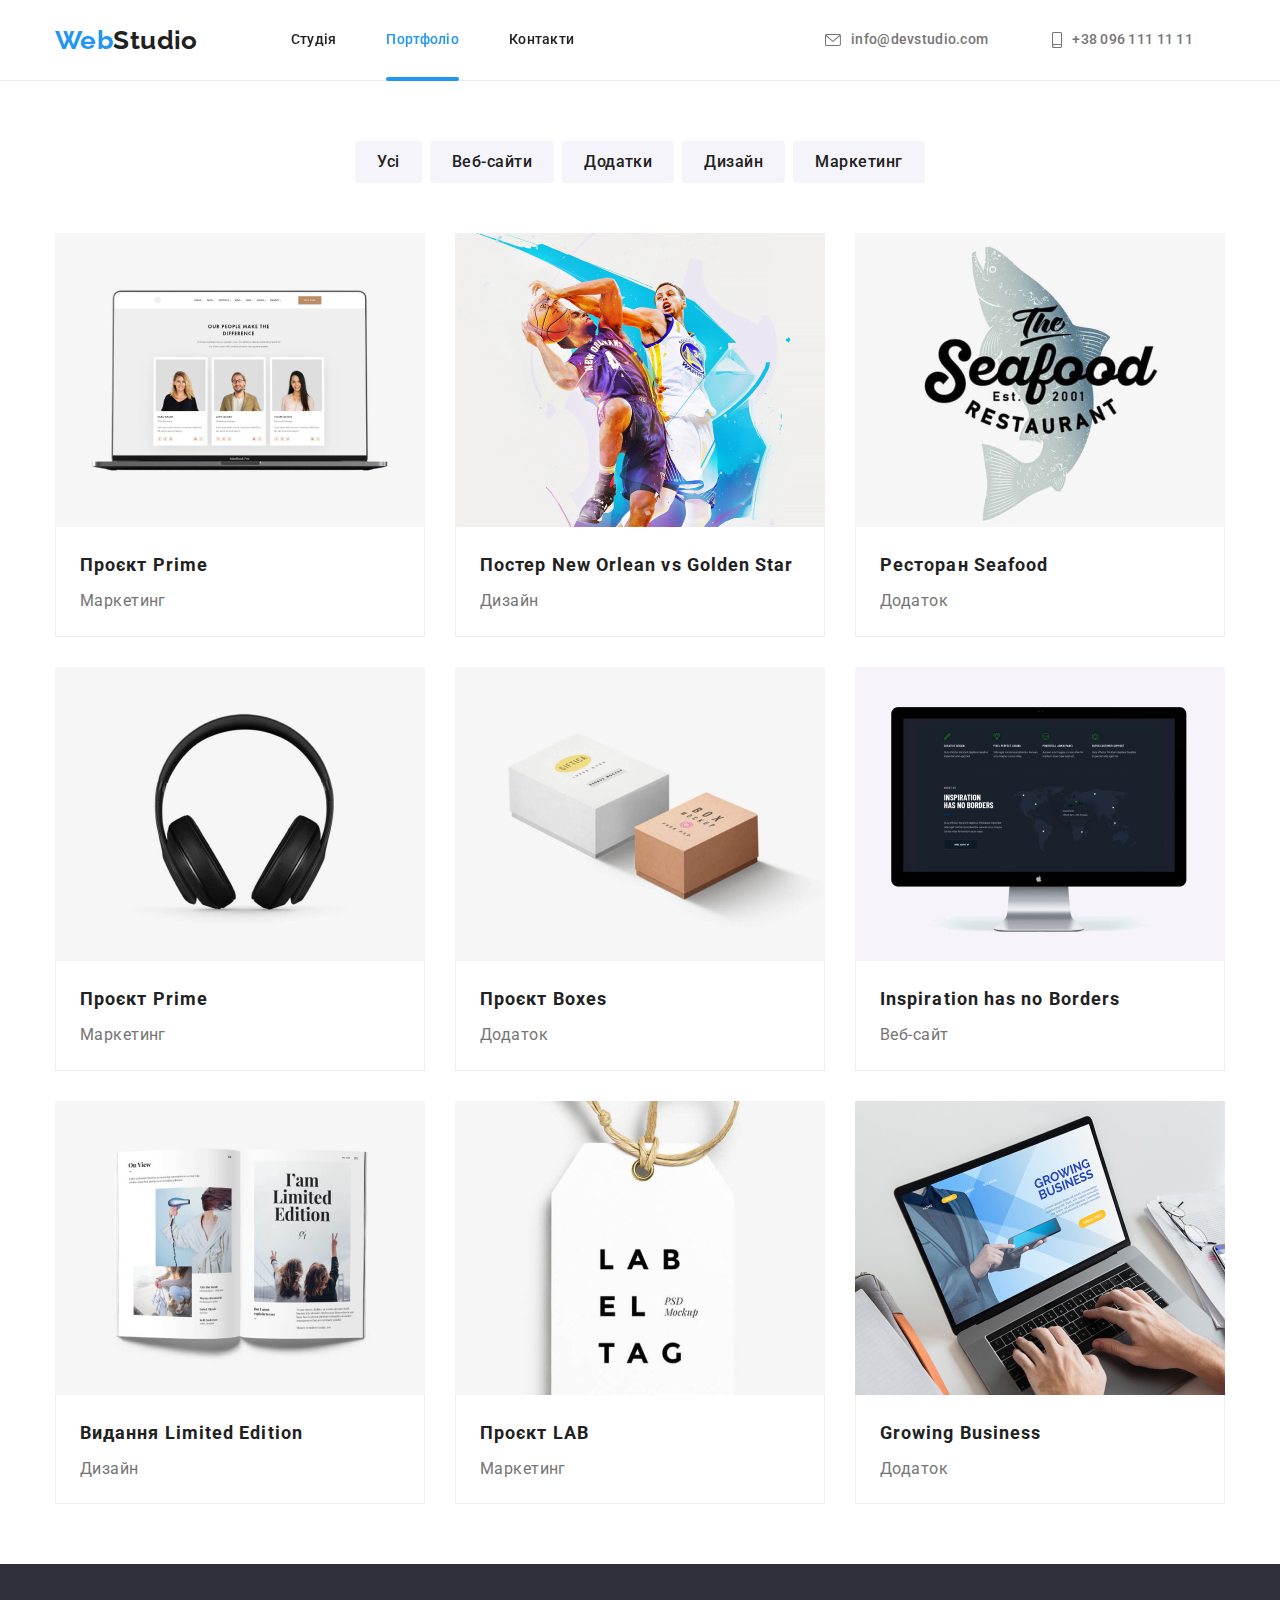
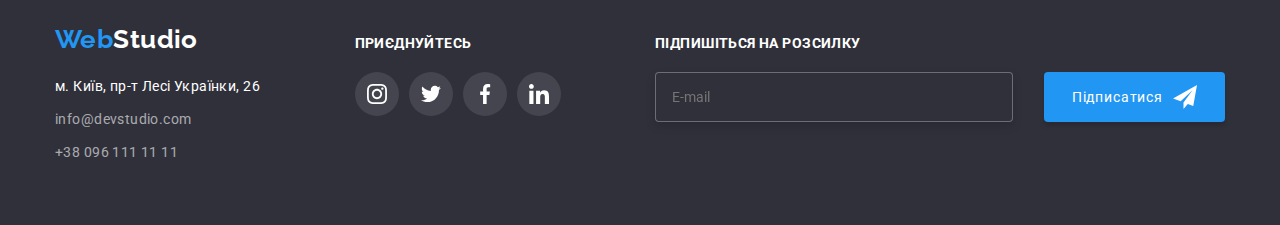
==== commit 5b040b3a: "pictures fix" ====
--- a/portfolio.html
+++ b/portfolio.html
@@ -82,7 +82,25 @@
                     <li class="portfolio-cards__item">
                         <a href="" class="portfolio-cards__link">
                             <div class="portfolio-item__wrap">
-                                <img src="./img/porfolio_1.jpg" class="portfolio-cards__img"  width="width: 370px" alt="Проєкт Prime">
+                                <picture>
+                                    <source 
+                                        media="(min-width: 1200px)"
+                                        srcset="./img/portfolio/img-370.jpg 1x, ./img/portfolio/img-740.jpg 2x"
+                                        type="image/jpg"
+                                    >
+                                    <source 
+                                        media="(min-width: 768px)"
+                                        srcset="./img/portfolio/img-354.jpg 1x, ./img/portfolio/img-708.jpg 2x"
+                                        type="image/jpg"
+                                    >
+                                    <source 
+                                        media="(max-width: 767px)"
+                                        srcset="./img/portfolio/img-450.jpg 1x, ./img/portfolio/img-900.jpg 2x"
+                                        type="image/jpg"
+                                    >
+                                    <img class="portfolio-cards__img" src="./img/portfolio/img-370.jpg" alt="Проєкт Prime">
+                                </picture>
+                                
                                 <div class="portfolio-cards__overlay">
                                     <p class="portfolio-overlay__text">Ресурс пропонує комплексні пропозиції з різним рівнем функціоналу та сервісів. Все це дозволить відвідувачу отримати вичерпні відомості про компанію чи приватну особу.</p>
                                 </div>
@@ -97,7 +115,26 @@
                     <li class="portfolio-cards__item">
                         <a href="" class="portfolio-cards__link">
                             <div class="portfolio-item__wrap">
-                                <img src="./img/porfolio_2.jpg" class="portfolio-cards__img" width="width: 370px" alt="Проєкт Prime">
+
+                                <picture>
+                                    <source 
+                                        media="(min-width: 1200px)"
+                                        srcset="./img/portfolio/img-370-1.jpg 1x, ./img/portfolio/img-740-1.jpg 2x"
+                                        type="image/jpg"
+                                    >
+                                    <source 
+                                        media="(min-width: 768px)"
+                                        srcset="./img/portfolio/img-354-1.jpg 1x, ./img/portfolio/img-708-1.jpg 2x"
+                                        type="image/jpg"
+                                    >
+                                    <source 
+                                        media="(max-width: 767px)"
+                                        srcset="./img/portfolio/img-450-1.jpg 1x, ./img/portfolio/img-900-1.jpg 2x"
+                                        type="image/jpg"
+                                    >
+                                    <img class="portfolio-cards__img" src="./img/portfolio/img-370-1.jpg" alt="Дизайн">
+                                </picture>
+                                
                                 <div class="portfolio-cards__overlay">
                                     <p class="portfolio-overlay__text">Ресурс пропонує комплексні пропозиції з різним рівнем функціоналу та сервісів. Все це дозволить відвідувачу отримати вичерпні відомості про компанію чи приватну особу.</p>
                                 </div>
@@ -112,7 +149,26 @@
                     <li class="portfolio-cards__item">
                         <a href="" class="portfolio-cards__link">
                             <div class="portfolio-item__wrap">
-                                <img src="./img/porfolio_3.jpg" class="portfolio-cards__img" width="width: 370px" alt="Ресторан Seafood">
+
+                                <picture>
+                                    <source 
+                                        media="(min-width: 1200px)"
+                                        srcset="./img/portfolio/img-370-2.jpg 1x, ./img/portfolio/img-740-2.jpg 2x"
+                                        type="image/jpg"
+                                    >
+                                    <source 
+                                        media="(min-width: 768px)"
+                                        srcset="./img/portfolio/img-354-2.jpg 1x, ./img/portfolio/img-708-2.jpg 2x"
+                                        type="image/jpg"
+                                    >
+                                    <source 
+                                        media="(max-width: 767px)"
+                                        srcset="./img/portfolio/img-450-2.jpg 1x, ./img/portfolio/img-900-2.jpg 2x"
+                                        type="image/jpg"
+                                    >
+                                    <img class="portfolio-cards__img" src="./img/portfolio/img-370-2.jpg" alt="Ресторан Seafood">
+                                </picture>
+
                                 <div class="portfolio-cards__overlay">
                                     <p class="portfolio-overlay__text">Ресурс пропонує комплексні пропозиції з різним рівнем функціоналу та сервісів. Все це дозволить відвідувачу отримати вичерпні відомості про компанію чи приватну особу.</p>
                                 </div>
@@ -127,7 +183,26 @@
                     <li class="portfolio-cards__item">
                         <a href="" class="portfolio-cards__link">
                             <div class="portfolio-item__wrap">
-                                <img src="./img/porfolio_4.jpg" class="portfolio-cards__img" width="width: 370px" alt="Проєкт Prime">
+
+                                <picture>
+                                    <source 
+                                        media="(min-width: 1200px)"
+                                        srcset="./img/portfolio/img-370-3.jpg 1x, ./img/portfolio/img-740-3.jpg 2x"
+                                        type="image/jpg"
+                                    >
+                                    <source 
+                                        media="(min-width: 768px)"
+                                        srcset="./img/portfolio/img-354-3.jpg 1x, ./img/portfolio/img-708-3.jpg 2x"
+                                        type="image/jpg"
+                                    >
+                                    <source 
+                                        media="(max-width: 767px)"
+                                        srcset="./img/portfolio/img-450-3.jpg 1x, ./img/portfolio/img-900-3.jpg 2x"
+                                        type="image/jpg"
+                                    >
+                                    <img class="portfolio-cards__img" src="./img/portfolio/img-370-3.jpg" alt="Проєкт Prime">
+                                </picture>
+
                                 <div class="portfolio-cards__overlay">
                                     <p class="portfolio-overlay__text">Ресурс пропонує комплексні пропозиції з різним рівнем функціоналу та сервісів. Все це дозволить відвідувачу отримати вичерпні відомості про компанію чи приватну особу.</p>
                                 </div>
@@ -142,7 +217,26 @@
                     <li class="portfolio-cards__item">
                         <a href="" class="portfolio-cards__link">
                             <div class="portfolio-item__wrap">
-                                <img src="./img/porfolio_5.jpg" class="portfolio-cards__img" width="width: 370px" alt="Проєкт Boxes">
+
+                                <picture>
+                                    <source 
+                                        media="(min-width: 1200px)"
+                                        srcset="./img/portfolio/img-370-4.jpg 1x, ./img/portfolio/img-740-4.jpg 2x"
+                                        type="image/jpg"
+                                    >
+                                    <source 
+                                        media="(min-width: 768px)"
+                                        srcset="./img/portfolio/img-354-4.jpg 1x, ./img/portfolio/img-708-4.jpg 2x"
+                                        type="image/jpg"
+                                    >
+                                    <source 
+                                        media="(max-width: 767px)"
+                                        srcset="./img/portfolio/img-450-4.jpg 1x, ./img/portfolio/img-900-4.jpg 2x"
+                                        type="image/jpg"
+                                    >
+                                    <img class="portfolio-cards__img" src="./img/portfolio/img-370-4.jpg" alt="Проєкт Boxes">
+                                </picture>
+
                                 <div class="portfolio-cards__overlay">
                                     <p class="portfolio-overlay__text">Ресурс пропонує комплексні пропозиції з різним рівнем функціоналу та сервісів. Все це дозволить відвідувачу отримати вичерпні відомості про компанію чи приватну особу.</p>
                                 </div>
@@ -157,7 +251,26 @@
                     <li class="portfolio-cards__item">
                         <a href="" class="portfolio-cards__link">
                             <div class="portfolio-item__wrap">
-                                <img src="./img/porfolio_6.jpg" class="portfolio-cards__img" width="width: 370px" alt="Inspiration has no Borders">
+
+                                <picture>
+                                    <source 
+                                        media="(min-width: 1200px)"
+                                        srcset="./img/portfolio/img-370-5.jpg 1x, ./img/portfolio/img-740-5.jpg 2x"
+                                        type="image/jpg"
+                                    >
+                                    <source 
+                                        media="(min-width: 768px)"
+                                        srcset="./img/portfolio/img-354-5.jpg 1x, ./img/portfolio/img-708-5.jpg 2x"
+                                        type="image/jpg"
+                                    >
+                                    <source 
+                                        media="(max-width: 767px)"
+                                        srcset="./img/portfolio/img-450-5.jpg 1x, ./img/portfolio/img-900-5.jpg 2x"
+                                        type="image/jpg"
+                                    >
+                                    <img class="portfolio-cards__img" src="./img/portfolio/img-370-5.jpg" alt="Inspiration has no Borders">
+                                </picture>
+
                                 <div class="portfolio-cards__overlay">
                                     <p class="portfolio-overlay__text">Ресурс пропонує комплексні пропозиції з різним рівнем функціоналу та сервісів. Все це дозволить відвідувачу отримати вичерпні відомості про компанію чи приватну особу.</p>
                                 </div>
@@ -172,7 +285,26 @@
                     <li class="portfolio-cards__item">
                         <a href="" class="portfolio-cards__link">
                             <div class="portfolio-item__wrap">
-                                <img src="./img/porfolio_7.jpg" class="portfolio-cards__img" width="width: 370px" alt="Видання Limited Edition">
+
+                                <picture>
+                                    <source 
+                                        media="(min-width: 1200px)"
+                                        srcset="./img/portfolio/img-370-6.jpg 1x, ./img/portfolio/img-740-6.jpg 2x"
+                                        type="image/jpg"
+                                    >
+                                    <source 
+                                        media="(min-width: 768px)"
+                                        srcset="./img/portfolio/img-354-6.jpg 1x, ./img/portfolio/img-708-6.jpg 2x"
+                                        type="image/jpg"
+                                    >
+                                    <source 
+                                        media="(max-width: 767px)"
+                                        srcset="./img/portfolio/img-450-6.jpg 1x, ./img/portfolio/img-900-6.jpg 2x"
+                                        type="image/jpg"
+                                    >
+                                    <img class="portfolio-cards__img" src="./img/portfolio/img-370-6.jpg" alt="Видання Limited Edition">
+                                </picture>
+
                                 <div class="portfolio-cards__overlay">
                                     <p class="portfolio-overlay__text">Ресурс пропонує комплексні пропозиції з різним рівнем функціоналу та сервісів. Все це дозволить відвідувачу отримати вичерпні відомості про компанію чи приватну особу.</p>
                                 </div>
@@ -187,7 +319,26 @@
                     <li class="portfolio-cards__item">
                         <a href="" class="portfolio-cards__link">
                             <div class="portfolio-item__wrap">
-                                <img src="./img/porfolio_8.jpg" class="portfolio-cards__img" width="width: 370px" alt="Проєкт LAB">
+
+                                <picture>
+                                    <source 
+                                        media="(min-width: 1200px)"
+                                        srcset="./img/portfolio/img-370-7.jpg 1x, ./img/portfolio/img-740-7.jpg 2x"
+                                        type="image/jpg"
+                                    >
+                                    <source 
+                                        media="(min-width: 768px)"
+                                        srcset="./img/portfolio/img-354-7.jpg 1x, ./img/portfolio/img-708-7.jpg 2x"
+                                        type="image/jpg"
+                                    >
+                                    <source 
+                                        media="(max-width: 767px)"
+                                        srcset="./img/portfolio/img-450-7.jpg 1x, ./img/portfolio/img-900-7.jpg 2x"
+                                        type="image/jpg"
+                                    >
+                                    <img class="portfolio-cards__img" src="./img/portfolio/img-370-7.jpg" alt="Проєкт LAB">
+                                </picture>
+
                                 <div class="portfolio-cards__overlay">
                                     <p class="portfolio-overlay__text">Ресурс пропонує комплексні пропозиції з різним рівнем функціоналу та сервісів. Все це дозволить відвідувачу отримати вичерпні відомості про компанію чи приватну особу.</p>
                                 </div>
@@ -202,7 +353,26 @@
                     <li class="portfolio-cards__item">
                         <a href="" class="portfolio-cards__link">
                             <div class="portfolio-item__wrap">
-                                <img src="./img/porfolio_9.jpg"  class="portfolio-cards__img" width="width: 370px" alt="Growing Business">
+
+                                <picture>
+                                    <source 
+                                        media="(min-width: 1200px)"
+                                        srcset="./img/portfolio/img-370-8.jpg 1x, ./img/portfolio/img-740-8.jpg 2x"
+                                        type="image/jpg"
+                                    >
+                                    <source 
+                                        media="(min-width: 768px)"
+                                        srcset="./img/portfolio/img-354-8.jpg 1x, ./img/portfolio/img-708-8.jpg 2x"
+                                        type="image/jpg"
+                                    >
+                                    <source 
+                                        media="(max-width: 767px)"
+                                        srcset="./img/portfolio/img-450-8.jpg 1x, ./img/portfolio/img-900-8.jpg 2x"
+                                        type="image/jpg"
+                                    >
+                                    <img class="portfolio-cards__img" src="./img/portfolio/img-370-8.jpg" alt="Growing Business">
+                                </picture>
+
                                 <div class="portfolio-cards__overlay">
                                     <p class="portfolio-overlay__text">Ресурс пропонує комплексні пропозиції з різним рівнем функціоналу та сервісів. Все це дозволить відвідувачу отримати вичерпні відомості про компанію чи приватну особу.</p>
                                 </div>
--- a/css/main.min.css
+++ b/css/main.min.css
@@ -1 +1 @@
-:root{--white-color: #FFFFFF;--black-color: #212121;--brand-color: #2196F3;--grey-color: #757575;--dark-grey-color: #2F303A;--snow-color: #F5F4FA;--footer-color: #2F303A;--border-cards-color: #EEEEEE;--svg-color: #AFB1B8;--icons-footer-bg: rgba(255, 255, 255, 0.1);--bg-color-decisions: #C4C4C4}:root{--timing-function: cubic-bezier(0.4, 0, 0.2, 1)}:root{--main-font: "Roboto", sans-serif;--logo-font: "Raleway", sans-serif}:root{--min-mobile-size: min-width: 320px;--max-mobile-size: max-width: 767px;--min-tablet-size: min-width: 768px;--max-tablet-size: max-width: 1599px}body{font-family:var(--main-font);color:var(--white-color);letter-spacing:.03em;font-size:14px}a{color:var(--black-color);text-decoration:none}h1,h2,h3,h4,h5,h6,p{margin:0}img{display:block;max-width:100%;height:auto}ul{list-style:none;margin:0;padding:0}.section{padding:94px 0}@media screen and (min-width: 320px)and (max-width: 767px){.section{padding:60px 0}}@media screen and (min-width: 768px)and (max-width: 1199px){.section{padding:60px 0}}.container{width:1200px;margin:0 auto;padding:0 15px}@media screen and (min-width: 320px)and (max-width: 767px){.container{max-width:100%}}@media screen and (min-width: 768px)and (max-width: 1199px){.container{padding:0 15px;width:100%}}.row{display:-webkit-box;display:-ms-flexbox;display:flex;-webkit-box-align:center;-ms-flex-align:center;align-items:center}@media screen and (min-width: 320px)and (max-width: 767px){.row{width:100%}}.current{color:var(--brand-color);position:relative}.current::before{content:"";left:0;top:45px;position:absolute;background:#2196f3;border-radius:2px;display:block;height:4px;width:100%}.current-mobile{color:var(--brand-color)}.header{border-bottom:1px solid #ececec}@media screen and (min-width: 320px)and (max-width: 767px){.header{position:relative}}.header-mobile__icon{display:none}@media screen and (min-width: 320px)and (max-width: 767px){.header-mobile__icon{width:24px;height:16px;display:inline-block;margin-left:auto}.header-mobile__icon:hover,.header-mobile__icon:focus{fill:var(--brand-color)}}.header-logo__headline{color:var(--black-color)}.logo{font-family:var(--logo-font);font-style:normal;font-weight:700;font-size:26px;line-height:1.19;color:var(--brand-color)}@media screen and (min-width: 320px)and (max-width: 767px){.logo{padding:16px 0;font-size:24px}}.header__list{margin-left:93px;display:-webkit-box;display:-ms-flexbox;display:flex;-webkit-box-pack:center;-ms-flex-pack:center;justify-content:center;gap:50px;list-style:none}@media screen and (min-width: 320px)and (max-width: 767px){.header__list{display:none;opacity:0;pointer-events:none}}.header__list .header-list__link{position:relative;display:block;font-weight:500;line-height:1.14;font-size:14px;letter-spacing:.02em;-webkit-transition-property:color;transition-property:color;-webkit-transition-duration:250ms;transition-duration:250ms;-webkit-transition-timing-function:var(--timing-function);transition-timing-function:var(--timing-function)}.header__list .header-list__link:hover,.header__list .header-list__link:focus{color:var(--brand-color)}.header__list .header-list__link:hover::after,.header__list .header-list__link:focus::after{-webkit-transform:scaleX(1);transform:scaleX(1)}.header__list .header-list__link::after{content:"";left:0;top:45px;position:absolute;background:#2196f3;border-radius:2px;display:block;height:4px;width:100%;-webkit-transform:scaleX(0);transform:scaleX(0);-webkit-transition:-webkit-transform 250ms var(--timing-function);transition:-webkit-transform 250ms var(--timing-function);transition:transform 250ms var(--timing-function);transition:transform 250ms var(--timing-function), -webkit-transform 250ms var(--timing-function)}.header-contacts{display:-webkit-box;display:-ms-flexbox;display:flex;margin-left:auto;padding-top:32px;padding-bottom:32px}@media screen and (min-width: 320px)and (max-width: 767px){.header-contacts{display:none}}@media screen and (min-width: 768px)and (max-width: 1199px){.header-contacts{-webkit-box-orient:vertical;-webkit-box-direction:normal;-ms-flex-direction:column;flex-direction:column;gap:10px;padding:21px 0}}.header-contacts .header-contacts__item{display:-webkit-box;display:-ms-flexbox;display:flex;margin:0 32px}@media screen and (min-width: 768px)and (max-width: 1199px){.header-contacts{-webkit-box-orient:vertical;-webkit-box-direction:normal;-ms-flex-direction:column;flex-direction:column}}.header-contacts .header-contacts__icon{margin-right:10px}.header-contacts .header-contacts__link{color:var(--svg-color);display:-webkit-box;display:-ms-flexbox;display:flex;-webkit-box-align:center;-ms-flex-align:center;align-items:center;color:var(--grey-color);font-weight:500;line-height:1.14;letter-spacing:.02em;-webkit-transition-property:color;transition-property:color;-webkit-transition-duration:250ms;transition-duration:250ms;-webkit-transition-timing-function:var(--timing-function);transition-timing-function:var(--timing-function)}.header-contacts .header-contacts__link:hover,.header-contacts .header-contacts__link:focus{color:var(--brand-color)}.header-contacts .icon-envelope{fill:currentColor;width:16px;height:12px}.header-contacts .icon-phone{fill:currentColor;width:10px;height:16px}.hero{margin:0 auto;max-width:1600px;padding:200px 0;background-image:-webkit-gradient(linear, left top, right top, from(rgba(47, 48, 58, 0.4)), to(rgba(47, 48, 58, 0.4))),url("../img/Img.jpg");background-image:linear-gradient(to right, rgba(47, 48, 58, 0.4), rgba(47, 48, 58, 0.4)),url("../img/Img.jpg");background-repeat:no-repeat;-webkit-box-shadow:0px 4px 4px rgba(0,0,0,.25),0px 4px 4px rgba(0,0,0,.25),0px 4px 4px rgba(0,0,0,.25);box-shadow:0px 4px 4px rgba(0,0,0,.25),0px 4px 4px rgba(0,0,0,.25),0px 4px 4px rgba(0,0,0,.25)}@media screen and (min-width: 320px)and (max-height: 767px){.hero{background-size:cover;background-position:center;padding:118px 0;height:400px;max-height:480px}}@media(min-device-pixel-ratio: 2),(-webkit-min-device-pixel-ratio: 2),(min-resolution: 192dpi),(min-resolution: 2dppx){.hero .box{background-image:url("../img/Header img_2x.jpg")}}.hero .hero__title{width:696px;margin:0 auto;font-style:normal;font-weight:900;font-size:44px;line-height:1.36;text-align:center;letter-spacing:.06em;text-transform:uppercase}@media screen and (min-width: 320px)and (max-width: 767px){.hero .hero__title{font-size:26px;width:100%}}.hero .hero__btn{display:block;margin:0 auto;margin-top:30px;font-family:var(--main-font);width:216px;height:50px;border:none;background:var(--brand-color);-webkit-box-shadow:0px 4px 4px rgba(0,0,0,.15);box-shadow:0px 4px 4px rgba(0,0,0,.15);border-radius:4px;color:var(--white-color);font-weight:700;font-size:16px;line-height:1.875;letter-spacing:.06em}.hero .hero__btn:hover{cursor:pointer}.features-list{display:-webkit-box;display:-ms-flexbox;display:flex;-webkit-box-pack:space-evenly;-ms-flex-pack:space-evenly;justify-content:space-evenly;color:var(--black-color);gap:30px}@media screen and (min-width: 320px)and (max-width: 767px){.features-list{display:block}}@media screen and (min-width: 767px)and (max-width: 1100px){.features-list{-ms-flex-wrap:wrap;flex-wrap:wrap}}@media screen and (min-width: 320px)and (max-width: 767px){.features-list .features-list__item{margin-top:30px}}@media screen and (min-width: 767px)and (max-width: 1199px){.features-list .features-list__item{width:calc((100% - 60px)/2)}}.features-list .features-list__block{background-color:var(--snow-color);height:120px;display:-webkit-box;display:-ms-flexbox;display:flex;-webkit-box-pack:center;-ms-flex-pack:center;justify-content:center;-webkit-box-align:center;-ms-flex-align:center;align-items:center}.features-list .features-list__title{margin-top:30px;font-size:14px}@media screen and (min-width: 0px)and (max-width: 767px){.features-list .features-list__title{text-align:center}}.features-list .features-list__text{margin-top:10px;font-weight:400;color:var(--grey-color);line-height:1.7}.features-list .features-list__icon{width:70px;height:70px}.overflow{position:fixed;top:0;left:0;width:100%;height:100%;background:rgba(0,0,0,.2);opacity:1;-webkit-transition:opacity 250ms cubic-bezier(0.4, 0, 0.2, 1);transition:opacity 250ms cubic-bezier(0.4, 0, 0.2, 1)}.modal{top:50%;left:50%;-webkit-transform:translate(-50%, -50%);transform:translate(-50%, -50%);position:absolute;max-width:528px;max-height:581px;background:#fff;-webkit-box-shadow:0px 1px 3px rgba(0,0,0,.12),0px 1px 1px rgba(0,0,0,.14),0px 2px 1px rgba(0,0,0,.2);box-shadow:0px 1px 3px rgba(0,0,0,.12),0px 1px 1px rgba(0,0,0,.14),0px 2px 1px rgba(0,0,0,.2);border-radius:4px;padding:40px}@media screen and (min-width: 320px)and (max-width: 1199px){.modal{width:100%;max-height:609px}}.modal .modal__text{margin-bottom:12px;text-align:center;color:var(--black-color);font-weight:700;font-size:20px;line-height:1.15}.modal .modal-close__btn{position:absolute;background:#fff;border:1px solid rgba(0,0,0,.1);width:30px;height:30px;border-radius:50%;display:-webkit-box;display:-ms-flexbox;display:flex;-webkit-box-pack:center;-ms-flex-pack:center;justify-content:center;-webkit-box-align:center;-ms-flex-align:center;align-items:center;padding:0;left:92%;top:8px;cursor:pointer;-webkit-transition-property:color;transition-property:color;-webkit-transition-duration:250ms;transition-duration:250ms;-webkit-transition-timing-function:cubic-bezier(0.4, 0, 0.2, 1);transition-timing-function:cubic-bezier(0.4, 0, 0.2, 1)}.modal .modal-close__btn:focus,.modal .modal-close__btn:hover{color:var(--brand-color)}.modal .modal-close__icon{width:18px;height:18px;fill:currentColor}.modal .modal__btn{display:block;margin:0 auto;margin-top:30px;background-color:var(--brand-color);border-radius:4px;border:none;color:var(--white-color);padding:10px 52px;letter-spacing:.06em;font-weight:700;font-size:16px;line-height:1.87;cursor:pointer;font-family:var(--main-font);-webkit-transition-property:-webkit-box-shadow;transition-property:-webkit-box-shadow;transition-property:box-shadow;transition-property:box-shadow, -webkit-box-shadow;-webkit-transition-duration:250ms;transition-duration:250ms;-webkit-transition-timing-function:cubic-bezier(0.4, 0, 0.2, 1);transition-timing-function:cubic-bezier(0.4, 0, 0.2, 1)}.modal .modal__btn:hover,.modal .modal__btn:focus{-webkit-box-shadow:0px 4px 4px rgba(0,0,0,.15);box-shadow:0px 4px 4px rgba(0,0,0,.15)}@media screen and (min-width: 0px)and (max-width: 400px){.modal .modal__btn{margin-top:auto}}.modal-form__label{display:inline-block;margin-top:10px;color:var(--grey-color);font-size:12px}.modal-form__block{margin-top:4px;position:relative}.modal-form__block:focus-within,.modal-form__block:hover{fill:var(--brand-color)}.modal-form__block .modal-form__icon{height:18px;width:18px;position:absolute;top:11px;left:12px;-webkit-transition-property:fill;transition-property:fill;-webkit-transition-duration:250ms;transition-duration:250ms;-webkit-transition-timing-function:cubic-bezier(0.4, 0, 0.2, 1);transition-timing-function:cubic-bezier(0.4, 0, 0.2, 1)}.modal-form__block .modal-form__input{padding-left:42px;border:1px solid rgba(33,33,33,.2);border-radius:4px;width:100%;height:40px;-webkit-transition-property:border,outline;transition-property:border,outline;-webkit-transition-duration:250ms;transition-duration:250ms;-webkit-transition-timing-function:cubic-bezier(0.4, 0, 0.2, 1);transition-timing-function:cubic-bezier(0.4, 0, 0.2, 1)}.modal-form__block .modal-form__input:hover,.modal-form__block .modal-form__input:focus,.modal-form__block .modal-form__input:focus-within{border:1px solid var(--brand-color);outline:none;cursor:pointer}.modal-form__block .modal-form__comment{resize:none;width:100%;height:120px;padding:12px 16px;letter-spacing:.01em;font-size:12px;line-height:1.16;border:1px solid rgba(33,33,33,.2);border-radius:4px;-webkit-transition-property:border,outline,border-radius;transition-property:border,outline,border-radius;-webkit-transition-duration:250ms;transition-duration:250ms;-webkit-transition-timing-function:cubic-bezier(0.4, 0, 0.2, 1);transition-timing-function:cubic-bezier(0.4, 0, 0.2, 1)}.modal-form__block .modal-form__comment::-webkit-input-placeholder{color:rgba(117,117,117,.5)}.modal-form__block .modal-form__comment::-moz-placeholder{color:rgba(117,117,117,.5)}.modal-form__block .modal-form__comment:-ms-input-placeholder{color:rgba(117,117,117,.5)}.modal-form__block .modal-form__comment::-ms-input-placeholder{color:rgba(117,117,117,.5)}.modal-form__block .modal-form__comment::placeholder{color:rgba(117,117,117,.5)}.modal-form__block .modal-form__comment:hover,.modal-form__block .modal-form__comment:focus,.modal-form__block .modal-form__comment:focus-within{border:1px solid var(--brand-color);outline:none;cursor:pointer}.modal-checkbox__block{position:relative;display:-webkit-box;display:-ms-flexbox;display:flex;-webkit-box-pack:center;-ms-flex-pack:center;justify-content:center;-webkit-box-align:center;-ms-flex-align:center;align-items:center;gap:7px;margin-top:20px}@media screen and (min-width: 0px)and (max-width: 400px){.modal-checkbox__block{margin-top:auto}}.modal-checkbox__block .modal-checkbox__label{color:var(--grey-color);display:-webkit-box;display:-ms-flexbox;display:flex;-webkit-box-align:center;-ms-flex-align:center;align-items:center;gap:7px;line-height:1.71}.modal-checkbox__block .modal-checkbox__label:hover{cursor:pointer}@media screen and (min-width: 0px)and (max-width: 767px){.modal-checkbox__block .modal-checkbox__label{line-height:1.2}}.modal-checkbox__block .modal-checkbox__link{color:var(--brand-color);text-decoration:underline}.modal-checkbox__block .modal-checkbox__input{-webkit-appearance:none;-moz-appearance:none;appearance:none;width:16px;height:15px}.modal-checkbox__block .modal-checkbox__input:checked+.non-checked+.is-checked{fill:var(--white-color);background-color:var(--brand-color);border-radius:2px}.modal-checkbox__block .modal-checkbox__icon{position:absolute;width:16px;height:15px;left:20px;-webkit-transition-property:fill,background-color;transition-property:fill,background-color;-webkit-transition-duration:250ms;transition-duration:250ms;-webkit-transition-timing-function:cubic-bezier(0.4, 0, 0.2, 1);transition-timing-function:cubic-bezier(0.4, 0, 0.2, 1)}@media screen and (min-width: 0px)and (max-width: 550px){.modal-checkbox__block .modal-checkbox__icon{left:0}}.modal-checkbox__block .is-checked{fill:none}.visually-hidden{position:absolute;width:1px;height:1px;margin:-1px;border:0;padding:0;overflow:hidden}.is-hidden{opacity:0;pointer-events:none}.actions{padding-top:0}@media screen and (min-width: 320px)and (max-width: 1199px){.actions{display:none}}.actions .actions__title{font-style:normal;font-size:36px;line-height:1.16;text-align:center;color:var(--black-color)}.actions .actions-list{margin-top:50px;display:-webkit-box;display:-ms-flexbox;display:flex;gap:30px}.actions .actions-list__item{position:relative}.actions .actions-list__text{display:-webkit-box;display:-ms-flexbox;display:flex;-webkit-box-pack:center;-ms-flex-pack:center;justify-content:center;-webkit-box-align:center;-ms-flex-align:center;align-items:center;position:absolute;width:100%;height:70px;bottom:0;background:rgba(47,48,58,.8);font-weight:700;text-transform:uppercase}.team{background:var(--snow-color)}.team .team__title{font-style:normal;font-weight:700;font-size:36px;line-height:1.16;text-align:center;color:var(--black-color)}@media screen and (min-width: 0px)and (max-width: 767px){.team .team__title{font-size:28px;line-height:1.17}}.team .team-list{display:-webkit-box;display:-ms-flexbox;display:flex;gap:30px;margin-top:50px}@media screen and (min-width: 320px)and (max-width: 767px){.team .team-list{-webkit-box-orient:vertical;-webkit-box-direction:normal;-ms-flex-direction:column;flex-direction:column;-webkit-box-align:center;-ms-flex-align:center;align-items:center}}@media screen and (min-width: 768px)and (max-width: 1199px){.team .team-list{-ms-flex-wrap:wrap;flex-wrap:wrap;-webkit-box-pack:center;-ms-flex-pack:center;justify-content:center}}.team .team-list__item{background:var(--white-color);font-size:16px;-webkit-box-shadow:0px 1px 3px rgba(0,0,0,.12),0px 1px 1px rgba(0,0,0,.14),0px 2px 1px rgba(0,0,0,.2);box-shadow:0px 1px 3px rgba(0,0,0,.12),0px 1px 1px rgba(0,0,0,.14),0px 2px 1px rgba(0,0,0,.2);border-radius:0px 0px 4px 4px}.team .team-list__block{padding:30px 0}.team .team-list__title{color:var(--black-color);text-align:center;font-weight:500;font-size:16px;font-family:var(--main-font);line-height:1.18}.team .team-list__text{color:var(--grey-color);line-height:1.35;text-align:center;margin-top:10px;margin-bottom:16px}.team .team-list__icons{display:-webkit-box;display:-ms-flexbox;display:flex;-webkit-box-pack:center;-ms-flex-pack:center;justify-content:center;gap:10px}.team .team-icon{fill:currentColor;width:20px;height:20px}.team .team-icon__link{color:var(--svg-color);display:-webkit-box;display:-ms-flexbox;display:flex;-webkit-box-pack:center;-ms-flex-pack:center;justify-content:center;-webkit-box-align:center;-ms-flex-align:center;align-items:center;height:44px;width:44px;border-radius:50%;-webkit-transition-property:background-color,color;transition-property:background-color,color;-webkit-transition-duration:250ms;transition-duration:250ms;-webkit-transition-timing-function:cubic-bezier(0.4, 0, 0.2, 1);transition-timing-function:cubic-bezier(0.4, 0, 0.2, 1)}.team .team-icon__link:hover,.team .team-icon__link:focus{color:var(--white-color);border-radius:50%;border:1px solid var(--brand-color);background-color:var(--brand-color)}.clients__title{color:var(--black-color);font-size:36px;font-weight:700;font-family:var(--main-font);line-height:1.16;text-align:center}.clients-list{display:-webkit-box;display:-ms-flexbox;display:flex;margin-top:50px;gap:30px}@media screen and (min-width: 320px)and (max-width: 767px){.clients-list{-ms-flex-wrap:wrap;flex-wrap:wrap;-webkit-box-pack:center;-ms-flex-pack:center;justify-content:center}}@media screen and (min-width: 768px)and (max-width: 1199px){.clients-list{-ms-flex-wrap:wrap;flex-wrap:wrap;-webkit-box-pack:center;-ms-flex-pack:center;justify-content:center}}.clients-list .clients-list__item{width:170px;height:92px;display:-webkit-box;display:-ms-flexbox;display:flex;-webkit-box-align:center;-ms-flex-align:center;align-items:center}@media screen and (min-width: 320px)and (max-width: 767px){.clients-list .clients-list__item{width:calc((100% - 60px)/2)}}@media screen and (min-width: 768px)and (max-width: 1199px){.clients-list .clients-list__item{width:calc((100% - 90px)/3)}}.clients-list .clients-list__link{display:-webkit-box;display:-ms-flexbox;display:flex;-webkit-box-align:center;-ms-flex-align:center;align-items:center;-webkit-box-pack:center;-ms-flex-pack:center;justify-content:center;height:100%;width:100%;border:1px solid var(--svg-color);border-radius:4px;color:var(--svg-color);-webkit-transition-property:border,color;transition-property:border,color;-webkit-transition-duration:250ms;transition-duration:250ms;-webkit-transition-timing-function:cubic-bezier(0.4, 0, 0.2, 1);transition-timing-function:cubic-bezier(0.4, 0, 0.2, 1)}.clients-list .clients-list__link:hover,.clients-list .clients-list__link:focus{border-color:var(--brand-color);color:var(--brand-color)}.clients-list .clients-list__icon{fill:currentColor;width:106px;height:60px}.footer{background:var(--footer-color);padding:60px 0}.footer .container{display:-webkit-box;display:-ms-flexbox;display:flex;-webkit-box-pack:justify;-ms-flex-pack:justify;justify-content:space-between;-webkit-box-align:baseline;-ms-flex-align:baseline;align-items:baseline}@media screen and (min-width: 320px)and (max-width: 767px){.footer .container{display:block;text-align:center}}@media screen and (min-width: 768px)and (max-width: 1199px){.footer .container{-ms-flex-wrap:wrap;flex-wrap:wrap;-ms-flex-pack:distribute;justify-content:space-around}}.footer .footer-contacts__block{display:inline-block}.footer .footer-contacts__logo{color:var(--white-color)}.footer .logo{font-family:var(--logo-font);font-style:normal;font-weight:700;font-size:26px;line-height:1.19;color:var(--brand-color)}.footer .footer-address__block{margin-top:20px}.footer .footer-address__text{line-height:1.7;font-style:normal;font-size:14px}.footer .footer-contacts__list{line-height:1.7;font-style:normal}.footer .footer-contacts__item{margin-top:9px}.footer .footer-contacts__link{color:rgba(255,255,255,.6);-webkit-transition-property:color;transition-property:color;-webkit-transition-duration:250ms;transition-duration:250ms;-webkit-transition-timing-function:var(--timing-function);transition-timing-function:var(--timing-function)}.footer .footer-contacts__link:hover,.footer .footer-contacts__link:focus{color:var(--brand-color)}@media screen and (min-width: 320px)and (max-width: 767px){.footer-subscribe__block{margin:60px 0}}.footer-subscribe__text{text-transform:uppercase;font-weight:700;line-height:1.14;letter-spacing:.03em}@media screen and (min-width: 320px)and (max-width: 767px){.footer-subscribe__text{text-align:center}}.footer-subscribe__list{display:-webkit-box;display:-ms-flexbox;display:flex;-webkit-box-pack:center;-ms-flex-pack:center;justify-content:center;gap:10px;margin-top:20px}.footer-subscribe__list .footer-subscribe__link{background-color:var(--icons-footer-bg);display:-webkit-box;display:-ms-flexbox;display:flex;-webkit-box-pack:center;-ms-flex-pack:center;justify-content:center;-webkit-box-align:center;-ms-flex-align:center;align-items:center;height:44px;width:44px;border-radius:50%;-webkit-transition-property:background-color,color;transition-property:background-color,color;-webkit-transition-duration:250ms;transition-duration:250ms;-webkit-transition-timing-function:cubic-bezier(0.4, 0, 0.2, 1);transition-timing-function:cubic-bezier(0.4, 0, 0.2, 1)}.footer-subscribe__list .footer-subscribe__link:hover,.footer-subscribe__list .footer-subscribe__link:focus{color:var(--white-color);border-radius:50%;border:1px solid var(--brand-color);background-color:var(--brand-color)}.footer-subscribe__list .footer-subscribe__icon{width:20px;height:20px;fill:var(--white-color)}@media screen and (min-width: 768px)and (max-width: 1199px){.subscribe-footer__block{margin-top:60px;text-align:center;display:-webkit-box;display:-ms-flexbox;display:flex;-webkit-box-orient:vertical;-webkit-box-direction:normal;-ms-flex-direction:column;flex-direction:column;-webkit-box-pack:center;-ms-flex-pack:center;justify-content:center;width:calc((100% - 300px)/1)}}.subscribe-footer__block .subscribe-footer__text{font-weight:700;text-transform:uppercase;line-height:1.14}.subscribe-footer__block .subscribe-footer__form{display:-webkit-box;display:-ms-flexbox;display:flex;margin-top:20px}@media screen and (min-width: 320px)and (max-width: 767px){.subscribe-footer__block .subscribe-footer__form{-webkit-box-orient:vertical;-webkit-box-direction:normal;-ms-flex-direction:column;flex-direction:column}}@media screen and (min-width: 768px)and (max-width: 1199px){.subscribe-footer__block .subscribe-footer__form{-webkit-box-orient:vertical;-webkit-box-direction:normal;-ms-flex-direction:column;flex-direction:column;-webkit-box-align:center;-ms-flex-align:center;align-items:center;gap:20px}}.subscribe-footer__block .subscribe-footer__label{width:100%}.subscribe-footer__block .subscribe-footer__input{width:358px;height:50px;border:1px solid rgba(255,255,255,.3);-webkit-filter:drop-shadow(0px 4px 4px rgba(0, 0, 0, 0.15));filter:drop-shadow(0px 4px 4px rgba(0, 0, 0, 0.15));border-radius:4px;background-color:var(--footer-color);outline:none;padding-left:16px;color:rgba(255,255,255,.3)}@media screen and (min-width: 0px)and (max-width: 767px){.subscribe-footer__block .subscribe-footer__input{width:100%}}.subscribe-footer__block .subscribe-footer__btn{display:-webkit-box;display:-ms-flexbox;display:flex;-webkit-box-pack:center;-ms-flex-pack:center;justify-content:center;-webkit-box-align:center;-ms-flex-align:center;align-items:center;gap:10px;margin-left:12px;letter-spacing:.06em;border:none;width:200px;height:50px;background:#2196f3;-webkit-box-shadow:0px 4px 4px rgba(0,0,0,.15);box-shadow:0px 4px 4px rgba(0,0,0,.15);border-radius:4px;color:var(--white-color);cursor:pointer;padding:0 28px}@media screen and (min-width: 320px)and (max-width: 767px){.subscribe-footer__block .subscribe-footer__btn{margin:0 auto;margin-top:20px}}@media screen and (min-width: 768px)and (max-width: 1199px){.subscribe-footer__block .subscribe-footer__btn{width:200px}}.subscribe-footer__block .subscribe-footer__icon{width:24px;height:24px;fill:var(--white-color)}.portfolio-list__btn{display:-webkit-box;display:-ms-flexbox;display:flex;-webkit-box-pack:center;-ms-flex-pack:center;justify-content:center;gap:8px;row-gap:15px}@media screen and (min-width: 320px)and (max-width: 767px){.portfolio-list__btn{-webkit-box-pack:start;-ms-flex-pack:start;justify-content:flex-start;-ms-flex-wrap:wrap;flex-wrap:wrap}}.portfolio-list__btn .portfolio-item__btn{background-color:var(--snow-color);border-radius:4px;padding:8px 22px;color:var(--black-color);font-family:var(--main-font);font-weight:500;font-size:16px;border:none;line-height:1.625;letter-spacing:.03em;cursor:pointer;-webkit-transition-property:background-color,color,-webkit-box-shadow;transition-property:background-color,color,-webkit-box-shadow;transition-property:background-color,color,box-shadow;transition-property:background-color,color,box-shadow,-webkit-box-shadow;-webkit-transition-duration:250ms;transition-duration:250ms;-webkit-transition-timing-function:cubic-bezier(0.4, 0, 0.2, 1);transition-timing-function:cubic-bezier(0.4, 0, 0.2, 1)}.portfolio-list__btn .portfolio-item__btn:hover,.portfolio-list__btn .portfolio-item__btn:focus{background:var(--brand-color);color:var(--white-color);-webkit-box-shadow:0px 3px 1px rgba(0,0,0,.1),0px 1px 2px rgba(0,0,0,.08),0px 2px 2px rgba(0,0,0,.12);box-shadow:0px 3px 1px rgba(0,0,0,.1),0px 1px 2px rgba(0,0,0,.08),0px 2px 2px rgba(0,0,0,.12)}.portfolio-cards__list{display:-webkit-box;display:-ms-flexbox;display:flex;-ms-flex-wrap:wrap;flex-wrap:wrap;gap:30px;margin-top:50px}@media screen and (min-width: 320px)and (max-width: 767px){.portfolio-cards__list{-webkit-box-pack:center;-ms-flex-pack:center;justify-content:center}}@media screen and (min-width: 768px)and (max-width: 1199px){.portfolio-cards__list{-webkit-box-pack:center;-ms-flex-pack:center;justify-content:center}}.portfolio-cards__list .portfolio-cards__link{display:inline-block;-webkit-transition-property:-webkit-box-shadow;transition-property:-webkit-box-shadow;transition-property:box-shadow;transition-property:box-shadow, -webkit-box-shadow;-webkit-transition-duration:250ms;transition-duration:250ms;-webkit-transition-timing-function:cubic-bezier(0.4, 0, 0.2, 1);transition-timing-function:cubic-bezier(0.4, 0, 0.2, 1)}.portfolio-cards__list .portfolio-cards__link:hover,.portfolio-cards__list .portfolio-cards__link:focus{-webkit-box-shadow:0px 1px 1px rgba(0,0,0,.12),0px 4px 4px rgba(0,0,0,.06),1px 4px 6px rgba(0,0,0,.16);box-shadow:0px 1px 1px rgba(0,0,0,.12),0px 4px 4px rgba(0,0,0,.06),1px 4px 6px rgba(0,0,0,.16)}.portfolio-cards__list .portfolio-cards__link:hover .portfolio-cards__overlay,.portfolio-cards__list .portfolio-cards__link:focus .portfolio-cards__overlay{-webkit-transform:translateY(0);transform:translateY(0)}.portfolio-cards__list .portfolio-item__wrap{overflow:hidden;position:relative}.portfolio-cards__list .portfolio-cards__overlay{position:absolute;top:0;left:0;margin-top:1px;padding:63px 24px;color:var(--white-color);width:370px;height:294px;background-color:rgba(33,150,243,.9);-webkit-transform:translateY(100%);transform:translateY(100%);-webkit-transition:-webkit-transform 250ms cubic-bezier(0.4, 0, 0.2, 1);transition:-webkit-transform 250ms cubic-bezier(0.4, 0, 0.2, 1);transition:transform 250ms cubic-bezier(0.4, 0, 0.2, 1);transition:transform 250ms cubic-bezier(0.4, 0, 0.2, 1), -webkit-transform 250ms cubic-bezier(0.4, 0, 0.2, 1)}@media screen and (min-width: 320px)and (max-width: 767px){.portfolio-cards__list .portfolio-cards__img{width:100%}}.portfolio-cards__list .portfolio-overlay__text{font-size:18px;line-height:1.55}.portfolio-cards__list .portfolio-item__block{padding:20px 24px;border-left:1px solid var(--border-cards-color);border-right:1px solid var(--border-cards-color);border-bottom:1px solid var(--border-cards-color)}.portfolio-cards__list .portfolio-item__header{font-weight:700;font-size:18px;color:var(--black-color);letter-spacing:.06em;line-height:2}.portfolio-cards__list .portfolio-item__text{margin-top:4px;font-size:16px;color:var(--grey-color);line-height:1.8}.header-mobile{position:fixed;top:0;left:0;height:100%;width:100%;padding:48px 40px;background-color:var(--white-color);display:-webkit-box;display:-ms-flexbox;display:flex;-webkit-box-orient:vertical;-webkit-box-direction:normal;-ms-flex-direction:column;flex-direction:column;overflow:hidden;-webkit-transition:opacity 250ms cubic-bezier(0.4, 0, 0.2, 1);transition:opacity 250ms cubic-bezier(0.4, 0, 0.2, 1)}.header-mobile .header-mobile__icon-close{position:absolute;top:20px;right:20px;width:18px;height:18px}.header-mobile .header-mobile__icon-close:hover,.header-mobile .header-mobile__icon-close:focus{fill:var(--brand-color)}.header-mobile__list{display:-webkit-box;display:-ms-flexbox;display:flex;-webkit-box-orient:vertical;-webkit-box-direction:normal;-ms-flex-direction:column;flex-direction:column;gap:35px}.header-mobile__list .header-mobile__list-link{font-weight:500;font-size:40px;letter-spacing:.02em;line-height:1.17}.header-mobile__list .header-mobile__list-link:hover,.header-mobile__list .header-mobile__list-link:focus{color:var(--brand-color)}.header-mobile__contacts{margin-top:auto}.header-mobile__contacts-item{font-weight:500;font-size:34px}.header-mobile__contacts-item .header-mobile__contacts-link{color:var(--brand-color);line-height:1.17}.header-mobile__contacts-item:last-child{font-size:24px;margin-top:32px}.header-mobile__contacts-item:last-child .header-mobile__contacts-link{color:var(--grey-color)}.header-mobile__social{display:-webkit-box;display:-ms-flexbox;display:flex;-webkit-box-pack:start;-ms-flex-pack:start;justify-content:flex-start;-ms-flex-wrap:wrap;flex-wrap:wrap;gap:10px;margin-top:64px}.header-mobile__social-item:not(:last-child){padding-right:10px;border-right:1px solid rgba(33,33,33,.2)}.header-mobile__social-item .header-mobile__social-link{color:var(--brand-color);font-weight:500;font-size:18px;line-height:1.22}/*# sourceMappingURL=main.min.css.map */+:root{--white-color: #FFFFFF;--black-color: #212121;--brand-color: #2196F3;--grey-color: #757575;--dark-grey-color: #2F303A;--snow-color: #F5F4FA;--footer-color: #2F303A;--border-cards-color: #EEEEEE;--svg-color: #AFB1B8;--icons-footer-bg: rgba(255, 255, 255, 0.1);--bg-color-decisions: #C4C4C4}:root{--timing-function: cubic-bezier(0.4, 0, 0.2, 1)}:root{--main-font: "Roboto", sans-serif;--logo-font: "Raleway", sans-serif}:root{--min-mobile-size: min-width: 320px;--max-mobile-size: max-width: 767px;--min-tablet-size: min-width: 768px;--max-tablet-size: max-width: 1599px}body{font-family:var(--main-font);color:var(--white-color);letter-spacing:.03em;font-size:14px}a{color:var(--black-color);text-decoration:none}h1,h2,h3,h4,h5,h6,p{margin:0}img{display:block;max-width:100%;height:auto}ul{list-style:none;margin:0;padding:0}.section{padding:60px 15px}@media screen and (max-width: 1200px){.section{padding:94px 0}}.container{max-width:100%;padding:0 15px}@media screen and (min-width: 768px)and (max-width: 1199px){.container{width:100%;max-width:738px;padding:0;margin:0 auto}}@media screen and (min-width: 1200px){.container{width:1200px;margin:0 auto;padding:0 15px}}.row{display:-webkit-box;display:-ms-flexbox;display:flex;-webkit-box-align:center;-ms-flex-align:center;align-items:center}@media screen and (min-width: 320px)and (max-width: 767px){.row{width:100%}}.current{color:var(--brand-color);position:relative}.current::before{content:"";left:0;top:45px;position:absolute;background:#2196f3;border-radius:2px;display:block;height:4px;width:100%}.current-mobile{color:var(--brand-color)}.header{border-bottom:1px solid #ececec}@media screen and (min-width: 320px)and (max-width: 767px){.header{position:relative}}.header .container{max-width:100%;padding:0 15px}.header-mobile__icon{display:none}@media screen and (min-width: 320px)and (max-width: 767px){.header-mobile__icon{width:24px;height:16px;display:inline-block;margin-left:auto}.header-mobile__icon:hover,.header-mobile__icon:focus{fill:var(--brand-color)}}.header-logo__headline{color:var(--black-color)}.logo{font-family:var(--logo-font);font-style:normal;font-weight:700;font-size:26px;line-height:1.19;color:var(--brand-color)}@media screen and (min-width: 320px)and (max-width: 767px){.logo{padding:16px 0;font-size:24px}}.header__list{margin-left:93px;display:-webkit-box;display:-ms-flexbox;display:flex;-webkit-box-pack:center;-ms-flex-pack:center;justify-content:center;gap:50px;list-style:none}@media screen and (min-width: 320px)and (max-width: 767px){.header__list{display:none;opacity:0;pointer-events:none}}.header__list .header-list__link{position:relative;display:block;font-weight:500;line-height:1.14;font-size:14px;letter-spacing:.02em;-webkit-transition-property:color;transition-property:color;-webkit-transition-duration:250ms;transition-duration:250ms;-webkit-transition-timing-function:var(--timing-function);transition-timing-function:var(--timing-function)}.header__list .header-list__link:hover,.header__list .header-list__link:focus{color:var(--brand-color)}.header__list .header-list__link:hover::after,.header__list .header-list__link:focus::after{-webkit-transform:scaleX(1);transform:scaleX(1)}.header__list .header-list__link::after{content:"";left:0;top:45px;position:absolute;background:#2196f3;border-radius:2px;display:block;height:4px;width:100%;-webkit-transform:scaleX(0);transform:scaleX(0);-webkit-transition:-webkit-transform 250ms var(--timing-function);transition:-webkit-transform 250ms var(--timing-function);transition:transform 250ms var(--timing-function);transition:transform 250ms var(--timing-function), -webkit-transform 250ms var(--timing-function)}.header-contacts{display:-webkit-box;display:-ms-flexbox;display:flex;margin-left:auto;padding-top:32px;padding-bottom:32px}@media screen and (min-width: 320px)and (max-width: 767px){.header-contacts{display:none}}@media screen and (min-width: 768px)and (max-width: 1199px){.header-contacts{-webkit-box-orient:vertical;-webkit-box-direction:normal;-ms-flex-direction:column;flex-direction:column;gap:10px;padding:21px 0}}.header-contacts .header-contacts__item{display:-webkit-box;display:-ms-flexbox;display:flex;margin:0 32px}@media screen and (min-width: 768px)and (max-width: 1199px){.header-contacts{-webkit-box-orient:vertical;-webkit-box-direction:normal;-ms-flex-direction:column;flex-direction:column}}.header-contacts .header-contacts__icon{margin-right:10px}.header-contacts .header-contacts__link{color:var(--svg-color);display:-webkit-box;display:-ms-flexbox;display:flex;-webkit-box-align:center;-ms-flex-align:center;align-items:center;color:var(--grey-color);font-weight:500;line-height:1.14;letter-spacing:.02em;-webkit-transition-property:color;transition-property:color;-webkit-transition-duration:250ms;transition-duration:250ms;-webkit-transition-timing-function:var(--timing-function);transition-timing-function:var(--timing-function)}.header-contacts .header-contacts__link:hover,.header-contacts .header-contacts__link:focus{color:var(--brand-color)}.header-contacts .icon-envelope{fill:currentColor;width:16px;height:12px}.header-contacts .icon-phone{fill:currentColor;width:10px;height:16px}.hero{height:600px;margin:0 auto;max-width:1600px;background-size:cover;padding:200px 0;background-image:-webkit-gradient(linear, left top, right top, from(rgba(47, 48, 58, 0.4)), to(rgba(47, 48, 58, 0.4))),url("../../img/hero/img_lg-@1x.jpg");background-image:linear-gradient(to right, rgba(47, 48, 58, 0.4), rgba(47, 48, 58, 0.4)),url("../../img/hero/img_lg-@1x.jpg");background-repeat:no-repeat;-webkit-box-shadow:0px 4px 4px rgba(0,0,0,.25),0px 4px 4px rgba(0,0,0,.25),0px 4px 4px rgba(0,0,0,.25);box-shadow:0px 4px 4px rgba(0,0,0,.25),0px 4px 4px rgba(0,0,0,.25),0px 4px 4px rgba(0,0,0,.25)}@media(min-device-pixel-ratio: 2),(-webkit-min-device-pixel-ratio: 2),(min-resolution: 192dpi),(min-resolution: 2dppx){.hero{background-image:-webkit-gradient(linear, left top, right top, from(rgba(47, 48, 58, 0.4)), to(rgba(47, 48, 58, 0.4))),url("../../img/hero/img_lg-@2x.jpg");background-image:linear-gradient(to right, rgba(47, 48, 58, 0.4), rgba(47, 48, 58, 0.4)),url("../../img/hero/img_lg-@2x.jpg")}}@media screen and (max-width: 1199px){.hero{background-image:-webkit-gradient(linear, left top, right top, from(rgba(47, 48, 58, 0.4)), to(rgba(47, 48, 58, 0.4))),url("../../img/hero/img_md-@1x.jpg");background-image:linear-gradient(to right, rgba(47, 48, 58, 0.4), rgba(47, 48, 58, 0.4)),url("../../img/hero/img_md-@1x.jpg");background-size:cover;background-position:center;padding:118px 0;height:400px}}@media screen and (max-width: 1199px)and (min-device-pixel-ratio: 2),screen and (max-width: 1199px)and (-webkit-min-device-pixel-ratio: 2),screen and (max-width: 1199px)and (min-resolution: 192dpi),screen and (max-width: 1199px)and (min-resolution: 2dppx){.hero{background-image:-webkit-gradient(linear, left top, right top, from(rgba(47, 48, 58, 0.4)), to(rgba(47, 48, 58, 0.4))),url("../../img/hero/img_md-@2x.jpg");background-image:linear-gradient(to right, rgba(47, 48, 58, 0.4), rgba(47, 48, 58, 0.4)),url("../../img/hero/img_md-@2x.jpg")}}@media screen and (max-width: 767px){.hero{background-image:-webkit-gradient(linear, left top, right top, from(rgba(47, 48, 58, 0.4)), to(rgba(47, 48, 58, 0.4))),url("../../img/hero/img_sm-@1x.jpg");background-image:linear-gradient(to right, rgba(47, 48, 58, 0.4), rgba(47, 48, 58, 0.4)),url("../../img/hero/img_sm-@1x.jpg")}}@media screen and (max-width: 767px)and (min-device-pixel-ratio: 2),screen and (max-width: 767px)and (-webkit-min-device-pixel-ratio: 2),screen and (max-width: 767px)and (min-resolution: 192dpi),screen and (max-width: 767px)and (min-resolution: 2dppx){.hero{background-image:-webkit-gradient(linear, left top, right top, from(rgba(47, 48, 58, 0.4)), to(rgba(47, 48, 58, 0.4))),url("../../img/hero/img_sm-@2x.jpg");background-image:linear-gradient(to right, rgba(47, 48, 58, 0.4), rgba(47, 48, 58, 0.4)),url("../../img/hero/img_sm-@2x.jpg")}}@media screen and (max-width: 767px){.hero .container{padding-right:45px;padding-left:45px}}@media screen and (min-width: 768px)and (max-height: 1199px){.hero .container{padding-right:189px;padding-left:189px}}.hero .hero__title{width:696px;margin:0 auto;font-style:normal;font-weight:900;font-size:44px;line-height:1.36;text-align:center;letter-spacing:.06em;text-transform:uppercase}@media screen and (max-width: 1199px){.hero .hero__title{font-size:26px;width:100%;letter-spacing:.06em;line-height:1.6}}.hero .hero__btn{display:block;margin:0 auto;margin-top:30px;font-family:var(--main-font);width:216px;height:50px;border:none;background:var(--brand-color);-webkit-box-shadow:0px 4px 4px rgba(0,0,0,.15);box-shadow:0px 4px 4px rgba(0,0,0,.15);border-radius:4px;color:var(--white-color);font-weight:700;font-size:16px;line-height:1.875;letter-spacing:.06em}.hero .hero__btn:hover{cursor:pointer}.features-list{display:-webkit-box;display:-ms-flexbox;display:flex;-webkit-box-pack:center;-ms-flex-pack:center;justify-content:center;color:var(--black-color);gap:30px}@media screen and (max-width: 767px){.features-list{-webkit-box-orient:vertical;-webkit-box-direction:normal;-ms-flex-direction:column;flex-direction:column;-webkit-box-align:center;-ms-flex-align:center;align-items:center}}@media screen and (min-width: 767px)and (max-width: 1199px){.features-list{-ms-flex-wrap:wrap;flex-wrap:wrap}}@media screen and (max-width: 767px){.features-list .features-list__item:not(.features-list__item:first-child){margin-top:30px}}@media screen and (max-width: 767px){.features-list .features-list__item{max-width:450px}}@media screen and (min-width: 767px)and (max-width: 1199px){.features-list .features-list__item{width:calc((100% - 60px)/2);max-width:354px}}.features-list .features-list__block{background-color:var(--snow-color);height:120px;display:-webkit-box;display:-ms-flexbox;display:flex;-webkit-box-pack:center;-ms-flex-pack:center;justify-content:center;-webkit-box-align:center;-ms-flex-align:center;align-items:center}.features-list .features-list__title{margin-top:30px;font-size:14px}@media screen and (max-width: 767px){.features-list .features-list__title{text-align:center}}.features-list .features-list__text{margin-top:10px;font-weight:400;color:var(--grey-color);line-height:1.7}.features-list .features-list__icon{width:70px;height:70px}.overflow{position:fixed;top:0;left:0;width:100%;height:100%;background:rgba(0,0,0,.2);opacity:1;-webkit-transition:opacity 250ms cubic-bezier(0.4, 0, 0.2, 1);transition:opacity 250ms cubic-bezier(0.4, 0, 0.2, 1)}.modal{top:50%;left:50%;-webkit-transform:translate(-50%, -50%);transform:translate(-50%, -50%);position:absolute;max-width:528px;max-height:581px;background:#fff;-webkit-box-shadow:0px 1px 3px rgba(0,0,0,.12),0px 1px 1px rgba(0,0,0,.14),0px 2px 1px rgba(0,0,0,.2);box-shadow:0px 1px 3px rgba(0,0,0,.12),0px 1px 1px rgba(0,0,0,.14),0px 2px 1px rgba(0,0,0,.2);border-radius:4px;padding:40px}@media screen and (max-width: 1199px){.modal{width:100%;max-height:609px;max-width:450px}}.modal .modal__text{margin-bottom:12px;text-align:center;color:var(--black-color);font-weight:700;font-size:20px;line-height:1.15}.modal .modal-close__btn{position:absolute;background:#fff;border:1px solid rgba(0,0,0,.1);width:30px;height:30px;border-radius:50%;display:-webkit-box;display:-ms-flexbox;display:flex;-webkit-box-pack:center;-ms-flex-pack:center;justify-content:center;-webkit-box-align:center;-ms-flex-align:center;align-items:center;padding:0;left:92%;top:8px;cursor:pointer;-webkit-transition-property:color;transition-property:color;-webkit-transition-duration:250ms;transition-duration:250ms;-webkit-transition-timing-function:cubic-bezier(0.4, 0, 0.2, 1);transition-timing-function:cubic-bezier(0.4, 0, 0.2, 1)}.modal .modal-close__btn:focus,.modal .modal-close__btn:hover{color:var(--brand-color)}.modal .modal-close__icon{width:18px;height:18px;fill:currentColor}.modal .modal__btn{display:block;margin:0 auto;margin-top:30px;background-color:var(--brand-color);border-radius:4px;border:none;color:var(--white-color);padding:10px 52px;letter-spacing:.06em;font-weight:700;font-size:16px;line-height:1.87;cursor:pointer;font-family:var(--main-font);-webkit-transition-property:-webkit-box-shadow;transition-property:-webkit-box-shadow;transition-property:box-shadow;transition-property:box-shadow, -webkit-box-shadow;-webkit-transition-duration:250ms;transition-duration:250ms;-webkit-transition-timing-function:cubic-bezier(0.4, 0, 0.2, 1);transition-timing-function:cubic-bezier(0.4, 0, 0.2, 1)}.modal .modal__btn:hover,.modal .modal__btn:focus{-webkit-box-shadow:0px 4px 4px rgba(0,0,0,.15);box-shadow:0px 4px 4px rgba(0,0,0,.15)}@media screen and (min-width: 0px)and (max-width: 400px){.modal .modal__btn{margin-top:auto}}.modal-form__label{display:inline-block;margin-top:10px;color:var(--grey-color);font-size:12px}.modal-form__block{margin-top:4px;position:relative}.modal-form__block:focus-within,.modal-form__block:hover{fill:var(--brand-color)}.modal-form__block .modal-form__icon{height:18px;width:18px;position:absolute;top:11px;left:12px;-webkit-transition-property:fill;transition-property:fill;-webkit-transition-duration:250ms;transition-duration:250ms;-webkit-transition-timing-function:cubic-bezier(0.4, 0, 0.2, 1);transition-timing-function:cubic-bezier(0.4, 0, 0.2, 1)}.modal-form__block .modal-form__input{padding-left:42px;border:1px solid rgba(33,33,33,.2);border-radius:4px;width:100%;height:40px;-webkit-transition-property:border,outline;transition-property:border,outline;-webkit-transition-duration:250ms;transition-duration:250ms;-webkit-transition-timing-function:cubic-bezier(0.4, 0, 0.2, 1);transition-timing-function:cubic-bezier(0.4, 0, 0.2, 1)}.modal-form__block .modal-form__input:hover,.modal-form__block .modal-form__input:focus,.modal-form__block .modal-form__input:focus-within{border:1px solid var(--brand-color);outline:none;cursor:pointer}.modal-form__block .modal-form__comment{resize:none;width:100%;height:120px;padding:12px 16px;letter-spacing:.01em;font-size:12px;line-height:1.16;border:1px solid rgba(33,33,33,.2);border-radius:4px;-webkit-transition-property:border,outline,border-radius;transition-property:border,outline,border-radius;-webkit-transition-duration:250ms;transition-duration:250ms;-webkit-transition-timing-function:cubic-bezier(0.4, 0, 0.2, 1);transition-timing-function:cubic-bezier(0.4, 0, 0.2, 1)}.modal-form__block .modal-form__comment::-webkit-input-placeholder{color:rgba(117,117,117,.5)}.modal-form__block .modal-form__comment::-moz-placeholder{color:rgba(117,117,117,.5)}.modal-form__block .modal-form__comment:-ms-input-placeholder{color:rgba(117,117,117,.5)}.modal-form__block .modal-form__comment::-ms-input-placeholder{color:rgba(117,117,117,.5)}.modal-form__block .modal-form__comment::placeholder{color:rgba(117,117,117,.5)}.modal-form__block .modal-form__comment:hover,.modal-form__block .modal-form__comment:focus,.modal-form__block .modal-form__comment:focus-within{border:1px solid var(--brand-color);outline:none;cursor:pointer}.modal-checkbox__block{position:relative;display:-webkit-box;display:-ms-flexbox;display:flex;-webkit-box-pack:center;-ms-flex-pack:center;justify-content:center;-webkit-box-align:center;-ms-flex-align:center;align-items:center;gap:7px;margin-top:20px}@media screen and (min-width: 0px)and (max-width: 400px){.modal-checkbox__block{margin-top:auto}}.modal-checkbox__block .modal-checkbox__label{color:var(--grey-color);display:-webkit-box;display:-ms-flexbox;display:flex;-webkit-box-align:center;-ms-flex-align:center;align-items:center;gap:7px;line-height:1.71}.modal-checkbox__block .modal-checkbox__label:hover{cursor:pointer}@media screen and (max-width: 1199px){.modal-checkbox__block .modal-checkbox__text{line-height:1.2;font-size:12px}}.modal-checkbox__block .modal-checkbox__link{color:var(--brand-color);text-decoration:underline}.modal-checkbox__block .modal-checkbox__input{-webkit-appearance:none;-moz-appearance:none;appearance:none;width:16px;height:15px}.modal-checkbox__block .modal-checkbox__input:checked+.non-checked+.is-checked{fill:var(--white-color);background-color:var(--brand-color);border-radius:2px}.modal-checkbox__block .modal-checkbox__icon{position:absolute;width:16px;height:15px;-webkit-transition-property:fill,background-color;transition-property:fill,background-color;-webkit-transition-duration:250ms;transition-duration:250ms;-webkit-transition-timing-function:cubic-bezier(0.4, 0, 0.2, 1);transition-timing-function:cubic-bezier(0.4, 0, 0.2, 1)}@media screen and (min-width: 0px)and (max-width: 550px){.modal-checkbox__block .modal-checkbox__icon{left:0}}.modal-checkbox__block .is-checked{fill:none}.visually-hidden{position:absolute;width:1px;height:1px;margin:-1px;border:0;padding:0;overflow:hidden}.is-hidden{opacity:0;pointer-events:none}.actions{padding-top:0}@media screen and (min-width: 320px)and (max-width: 1199px){.actions{display:none}}.actions .actions__title{font-style:normal;font-size:36px;line-height:1.16;text-align:center;color:var(--black-color)}.actions .actions-list{margin-top:50px;display:-webkit-box;display:-ms-flexbox;display:flex;gap:30px}.actions .actions-list__item{position:relative}.actions .actions-list__text{display:-webkit-box;display:-ms-flexbox;display:flex;-webkit-box-pack:center;-ms-flex-pack:center;justify-content:center;-webkit-box-align:center;-ms-flex-align:center;align-items:center;position:absolute;width:100%;height:70px;bottom:0;background:rgba(47,48,58,.8);font-weight:700;text-transform:uppercase}.team{background:var(--snow-color)}.team .team__title{font-style:normal;font-weight:700;font-size:36px;line-height:1.16;text-align:center;color:var(--black-color)}@media screen and (max-width: 1199){.team .team__title{font-size:28px;line-height:1.17}}.team .team-list{display:-webkit-box;display:-ms-flexbox;display:flex;gap:30px;margin-top:50px}@media screen and (min-width: 320px)and (max-width: 767px){.team .team-list{-webkit-box-orient:vertical;-webkit-box-direction:normal;-ms-flex-direction:column;flex-direction:column;-webkit-box-align:center;-ms-flex-align:center;align-items:center}}@media screen and (min-width: 768px)and (max-width: 1199px){.team .team-list{-ms-flex-wrap:wrap;flex-wrap:wrap;-webkit-box-pack:center;-ms-flex-pack:center;justify-content:center}}.team .team-list__item{background:var(--white-color);font-size:16px;-webkit-box-shadow:0px 1px 3px rgba(0,0,0,.12),0px 1px 1px rgba(0,0,0,.14),0px 2px 1px rgba(0,0,0,.2);box-shadow:0px 1px 3px rgba(0,0,0,.12),0px 1px 1px rgba(0,0,0,.14),0px 2px 1px rgba(0,0,0,.2);border-radius:0px 0px 4px 4px}.team .team-list__block{padding:30px 0}@media screen and (min-width: 768px)and (max-width: 1199px){.team .team-list__img{max-width:354px}}@media screen and (min-width: 1200px){.team .team-list__img{max-width:270px}}.team .team-list__title{color:var(--black-color);text-align:center;font-weight:500;font-size:16px;font-family:var(--main-font);line-height:1.18}.team .team-list__text{color:var(--grey-color);line-height:1.35;text-align:center;margin-top:10px;margin-bottom:16px}.team .team-list__icons{display:-webkit-box;display:-ms-flexbox;display:flex;-webkit-box-pack:center;-ms-flex-pack:center;justify-content:center;gap:10px}.team .team-icon{fill:currentColor;width:20px;height:20px}.team .team-icon__link{color:var(--svg-color);display:-webkit-box;display:-ms-flexbox;display:flex;-webkit-box-pack:center;-ms-flex-pack:center;justify-content:center;-webkit-box-align:center;-ms-flex-align:center;align-items:center;height:44px;width:44px;border-radius:50%;-webkit-transition-property:background-color,color;transition-property:background-color,color;-webkit-transition-duration:250ms;transition-duration:250ms;-webkit-transition-timing-function:cubic-bezier(0.4, 0, 0.2, 1);transition-timing-function:cubic-bezier(0.4, 0, 0.2, 1)}.team .team-icon__link:hover,.team .team-icon__link:focus{color:var(--white-color);border-radius:50%;border:1px solid var(--brand-color);background-color:var(--brand-color)}.clients__title{color:var(--black-color);font-size:36px;font-weight:700;font-family:var(--main-font);line-height:1.16;text-align:center}@media screen and (max-width: 767px){.clients__title{font-size:28px;line-height:1.17}}.clients-list{display:-webkit-box;display:-ms-flexbox;display:flex;margin-top:50px;gap:30px}@media screen and (max-width: 1199px){.clients-list{-ms-flex-wrap:wrap;flex-wrap:wrap;-webkit-box-pack:center;-ms-flex-pack:center;justify-content:center}}@media screen and (min-width: 768px)and (max-width: 1199px){.clients-list{-ms-flex-wrap:wrap;flex-wrap:wrap;-webkit-box-pack:center;-ms-flex-pack:center;justify-content:center}}.clients-list .clients-list__item{width:170px;height:92px;display:-webkit-box;display:-ms-flexbox;display:flex;-webkit-box-align:center;-ms-flex-align:center;align-items:center}@media screen and (max-width: 767px){.clients-list .clients-list__item{width:calc((100% - 60px)/2)}}@media screen and (min-width: 768px)and (max-width: 1199px){.clients-list .clients-list__item{width:calc((100% - 90px)/3)}}.clients-list .clients-list__link{display:-webkit-box;display:-ms-flexbox;display:flex;-webkit-box-align:center;-ms-flex-align:center;align-items:center;-webkit-box-pack:center;-ms-flex-pack:center;justify-content:center;height:100%;width:100%;border:1px solid var(--svg-color);border-radius:4px;color:var(--svg-color);-webkit-transition-property:border,color;transition-property:border,color;-webkit-transition-duration:250ms;transition-duration:250ms;-webkit-transition-timing-function:cubic-bezier(0.4, 0, 0.2, 1);transition-timing-function:cubic-bezier(0.4, 0, 0.2, 1)}.clients-list .clients-list__link:hover,.clients-list .clients-list__link:focus{border-color:var(--brand-color);color:var(--brand-color)}.clients-list .clients-list__icon{fill:currentColor;width:106px;height:60px}.footer{background:var(--footer-color);padding:60px 0}.footer .container{display:-webkit-box;display:-ms-flexbox;display:flex;-webkit-box-pack:justify;-ms-flex-pack:justify;justify-content:space-between;-webkit-box-align:baseline;-ms-flex-align:baseline;align-items:baseline}@media screen and (min-width: 320px)and (max-width: 767px){.footer .container{display:block;text-align:center}}@media screen and (min-width: 768px)and (max-width: 1199px){.footer .container{-ms-flex-wrap:wrap;flex-wrap:wrap;-ms-flex-pack:distribute;justify-content:space-around}}.footer .footer-contacts__block{display:inline-block}@media screen and (min-width: 768px)and (max-width: 1199px){.footer .footer-contacts__block{text-align:center}}.footer .footer-contacts__logo{color:var(--white-color)}.footer .logo{font-family:var(--logo-font);font-style:normal;font-weight:700;font-size:26px;line-height:1.19;color:var(--brand-color)}.footer .footer-address__block{margin-top:20px}.footer .footer-address__text{line-height:1.7;font-style:normal;font-size:14px}.footer .footer-contacts__list{line-height:1.7;font-style:normal}.footer .footer-contacts__item{margin-top:9px}.footer .footer-contacts__link{color:rgba(255,255,255,.6);-webkit-transition-property:color;transition-property:color;-webkit-transition-duration:250ms;transition-duration:250ms;-webkit-transition-timing-function:var(--timing-function);transition-timing-function:var(--timing-function)}.footer .footer-contacts__link:hover,.footer .footer-contacts__link:focus{color:var(--brand-color)}@media screen and (min-width: 320px)and (max-width: 767px){.footer-subscribe__block{margin:60px 0}}@media screen and (min-width: 768px)and (max-width: 1199px){.footer-subscribe__block{text-align:center}}.footer-subscribe__text{text-transform:uppercase;font-weight:700;line-height:1.14;letter-spacing:.03em}@media screen and (min-width: 320px)and (max-width: 767px){.footer-subscribe__text{text-align:center}}.footer-subscribe__list{display:-webkit-box;display:-ms-flexbox;display:flex;-webkit-box-pack:center;-ms-flex-pack:center;justify-content:center;gap:10px;margin-top:20px}.footer-subscribe__list .footer-subscribe__link{background-color:var(--icons-footer-bg);display:-webkit-box;display:-ms-flexbox;display:flex;-webkit-box-pack:center;-ms-flex-pack:center;justify-content:center;-webkit-box-align:center;-ms-flex-align:center;align-items:center;height:44px;width:44px;border-radius:50%;-webkit-transition-property:background-color,color;transition-property:background-color,color;-webkit-transition-duration:250ms;transition-duration:250ms;-webkit-transition-timing-function:cubic-bezier(0.4, 0, 0.2, 1);transition-timing-function:cubic-bezier(0.4, 0, 0.2, 1)}.footer-subscribe__list .footer-subscribe__link:hover,.footer-subscribe__list .footer-subscribe__link:focus{color:var(--white-color);border-radius:50%;border:1px solid var(--brand-color);background-color:var(--brand-color)}.footer-subscribe__list .footer-subscribe__icon{width:20px;height:20px;fill:var(--white-color)}@media screen and (min-width: 768px)and (max-width: 1199px){.subscribe-footer__block{margin-top:60px;text-align:center;display:-webkit-box;display:-ms-flexbox;display:flex;-webkit-box-orient:vertical;-webkit-box-direction:normal;-ms-flex-direction:column;flex-direction:column;-webkit-box-pack:center;-ms-flex-pack:center;justify-content:center;width:calc((100% - 300px)/1)}}.subscribe-footer__block .subscribe-footer__text{font-weight:700;text-transform:uppercase;line-height:1.14}.subscribe-footer__block .subscribe-footer__form{display:-webkit-box;display:-ms-flexbox;display:flex;margin-top:20px}@media screen and (min-width: 320px)and (max-width: 767px){.subscribe-footer__block .subscribe-footer__form{-webkit-box-orient:vertical;-webkit-box-direction:normal;-ms-flex-direction:column;flex-direction:column}}@media screen and (min-width: 768px)and (max-width: 1199px){.subscribe-footer__block .subscribe-footer__form{-webkit-box-orient:vertical;-webkit-box-direction:normal;-ms-flex-direction:column;flex-direction:column;-webkit-box-align:center;-ms-flex-align:center;align-items:center;gap:20px}}.subscribe-footer__block .subscribe-footer__label{width:100%}.subscribe-footer__block .subscribe-footer__input{width:358px;height:50px;border:1px solid rgba(255,255,255,.3);-webkit-filter:drop-shadow(0px 4px 4px rgba(0, 0, 0, 0.15));filter:drop-shadow(0px 4px 4px rgba(0, 0, 0, 0.15));border-radius:4px;background-color:var(--footer-color);outline:none;padding-left:16px;color:rgba(255,255,255,.3)}@media screen and (min-width: 0px)and (max-width: 767px){.subscribe-footer__block .subscribe-footer__input{width:100%;max-width:450px}}.subscribe-footer__block .subscribe-footer__btn{display:-webkit-box;display:-ms-flexbox;display:flex;-webkit-box-pack:center;-ms-flex-pack:center;justify-content:center;-webkit-box-align:center;-ms-flex-align:center;align-items:center;gap:10px;margin-left:12px;letter-spacing:.06em;border:none;width:200px;height:50px;background:#2196f3;-webkit-box-shadow:0px 4px 4px rgba(0,0,0,.15);box-shadow:0px 4px 4px rgba(0,0,0,.15);border-radius:4px;color:var(--white-color);cursor:pointer;padding:0 28px}@media screen and (min-width: 320px)and (max-width: 767px){.subscribe-footer__block .subscribe-footer__btn{margin:0 auto;margin-top:20px}}@media screen and (min-width: 768px)and (max-width: 1199px){.subscribe-footer__block .subscribe-footer__btn{width:200px}}.subscribe-footer__block .subscribe-footer__icon{width:24px;height:24px;fill:var(--white-color)}.portfolio-list__btn{display:-webkit-box;display:-ms-flexbox;display:flex;-webkit-box-pack:center;-ms-flex-pack:center;justify-content:center;gap:8px;row-gap:15px}@media screen and (min-width: 320px)and (max-width: 767px){.portfolio-list__btn{-webkit-box-pack:start;-ms-flex-pack:start;justify-content:flex-start;-ms-flex-wrap:wrap;flex-wrap:wrap}}.portfolio-list__btn .portfolio-item__btn{background-color:var(--snow-color);border-radius:4px;padding:8px 22px;color:var(--black-color);font-family:var(--main-font);font-weight:500;font-size:16px;border:none;line-height:1.625;letter-spacing:.03em;cursor:pointer;-webkit-transition-property:background-color,color,-webkit-box-shadow;transition-property:background-color,color,-webkit-box-shadow;transition-property:background-color,color,box-shadow;transition-property:background-color,color,box-shadow,-webkit-box-shadow;-webkit-transition-duration:250ms;transition-duration:250ms;-webkit-transition-timing-function:cubic-bezier(0.4, 0, 0.2, 1);transition-timing-function:cubic-bezier(0.4, 0, 0.2, 1)}.portfolio-list__btn .portfolio-item__btn:hover,.portfolio-list__btn .portfolio-item__btn:focus{background:var(--brand-color);color:var(--white-color);-webkit-box-shadow:0px 3px 1px rgba(0,0,0,.1),0px 1px 2px rgba(0,0,0,.08),0px 2px 2px rgba(0,0,0,.12);box-shadow:0px 3px 1px rgba(0,0,0,.1),0px 1px 2px rgba(0,0,0,.08),0px 2px 2px rgba(0,0,0,.12)}.portfolio-cards__list{display:-webkit-box;display:-ms-flexbox;display:flex;-ms-flex-wrap:wrap;flex-wrap:wrap;gap:30px;margin-top:50px}@media screen and (max-width: 1199px){.portfolio-cards__list{-webkit-box-pack:center;-ms-flex-pack:center;justify-content:center}}@media screen and (min-width: 768px)and (max-width: 1199px){.portfolio-cards__list .portfolio-cards__item{max-width:354px}}.portfolio-cards__list .portfolio-cards__link{display:inline-block;-webkit-transition-property:-webkit-box-shadow;transition-property:-webkit-box-shadow;transition-property:box-shadow;transition-property:box-shadow, -webkit-box-shadow;-webkit-transition-duration:250ms;transition-duration:250ms;-webkit-transition-timing-function:cubic-bezier(0.4, 0, 0.2, 1);transition-timing-function:cubic-bezier(0.4, 0, 0.2, 1)}.portfolio-cards__list .portfolio-cards__link:hover,.portfolio-cards__list .portfolio-cards__link:focus{-webkit-box-shadow:0px 1px 1px rgba(0,0,0,.12),0px 4px 4px rgba(0,0,0,.06),1px 4px 6px rgba(0,0,0,.16);box-shadow:0px 1px 1px rgba(0,0,0,.12),0px 4px 4px rgba(0,0,0,.06),1px 4px 6px rgba(0,0,0,.16)}.portfolio-cards__list .portfolio-cards__link:hover .portfolio-cards__overlay,.portfolio-cards__list .portfolio-cards__link:focus .portfolio-cards__overlay{-webkit-transform:translateY(0);transform:translateY(0)}@media screen and (min-width: 768px)and (max-width: 1199px){.portfolio-cards__list .portfolio-cards__link{display:-webkit-box;display:-ms-flexbox;display:flex;-webkit-box-orient:vertical;-webkit-box-direction:normal;-ms-flex-direction:column;flex-direction:column;height:100%}}.portfolio-cards__list .portfolio-item__wrap{overflow:hidden;position:relative}.portfolio-cards__list .portfolio-cards__overlay{position:absolute;top:0;left:0;margin-top:1px;padding:63px 24px;color:var(--white-color);width:370px;height:294px;background-color:rgba(33,150,243,.9);-webkit-transform:translateY(100%);transform:translateY(100%);-webkit-transition:-webkit-transform 250ms cubic-bezier(0.4, 0, 0.2, 1);transition:-webkit-transform 250ms cubic-bezier(0.4, 0, 0.2, 1);transition:transform 250ms cubic-bezier(0.4, 0, 0.2, 1);transition:transform 250ms cubic-bezier(0.4, 0, 0.2, 1), -webkit-transform 250ms cubic-bezier(0.4, 0, 0.2, 1)}@media screen and (min-width: 320px)and (max-width: 767px){.portfolio-cards__list .portfolio-cards__img{width:100%}}@media screen and (min-width: 768px)and (max-width: 1199px){.portfolio-cards__list .portfolio-cards__img{max-width:354px}}.portfolio-cards__list .portfolio-overlay__text{font-size:18px;line-height:1.55}.portfolio-cards__list .portfolio-item__block{padding:20px 24px;border-left:1px solid var(--border-cards-color);border-right:1px solid var(--border-cards-color);border-bottom:1px solid var(--border-cards-color)}@media screen and (min-width: 768px)and (max-width: 1199px){.portfolio-cards__list .portfolio-item__block{-webkit-box-flex:1;-ms-flex-positive:1;flex-grow:1}}.portfolio-cards__list .portfolio-item__header{font-weight:700;font-size:18px;color:var(--black-color);letter-spacing:.06em;line-height:2}.portfolio-cards__list .portfolio-item__text{margin-top:4px;font-size:16px;color:var(--grey-color);line-height:1.8}.header-mobile{position:fixed;top:0;left:0;height:100%;width:100%;padding:48px 40px;background-color:var(--white-color);display:-webkit-box;display:-ms-flexbox;display:flex;-webkit-box-orient:vertical;-webkit-box-direction:normal;-ms-flex-direction:column;flex-direction:column;overflow:hidden;-webkit-transition:opacity 250ms cubic-bezier(0.4, 0, 0.2, 1);transition:opacity 250ms cubic-bezier(0.4, 0, 0.2, 1)}.header-mobile .header-mobile__icon-close{position:absolute;top:20px;right:20px;width:18px;height:18px}.header-mobile .header-mobile__icon-close:hover,.header-mobile .header-mobile__icon-close:focus{fill:var(--brand-color)}.header-mobile__list{display:-webkit-box;display:-ms-flexbox;display:flex;-webkit-box-orient:vertical;-webkit-box-direction:normal;-ms-flex-direction:column;flex-direction:column;gap:35px}.header-mobile__list .header-mobile__list-link{font-weight:500;font-size:40px;letter-spacing:.02em;line-height:1.17}.header-mobile__list .header-mobile__list-link:hover,.header-mobile__list .header-mobile__list-link:focus{color:var(--brand-color)}.header-mobile__contacts{margin-top:auto}.header-mobile__contacts-item{font-weight:500;font-size:34px}.header-mobile__contacts-item .header-mobile__contacts-link{color:var(--brand-color);line-height:1.17}.header-mobile__contacts-item:last-child{font-size:24px;margin-top:32px}.header-mobile__contacts-item:last-child .header-mobile__contacts-link{color:var(--grey-color)}.header-mobile__social{display:-webkit-box;display:-ms-flexbox;display:flex;-webkit-box-pack:start;-ms-flex-pack:start;justify-content:flex-start;-ms-flex-wrap:wrap;flex-wrap:wrap;gap:10px;margin-top:64px}.header-mobile__social-item:not(:last-child){padding-right:10px;border-right:1px solid rgba(33,33,33,.2)}.header-mobile__social-item .header-mobile__social-link{color:var(--brand-color);font-weight:500;font-size:18px;line-height:1.22}/*# sourceMappingURL=main.min.css.map */